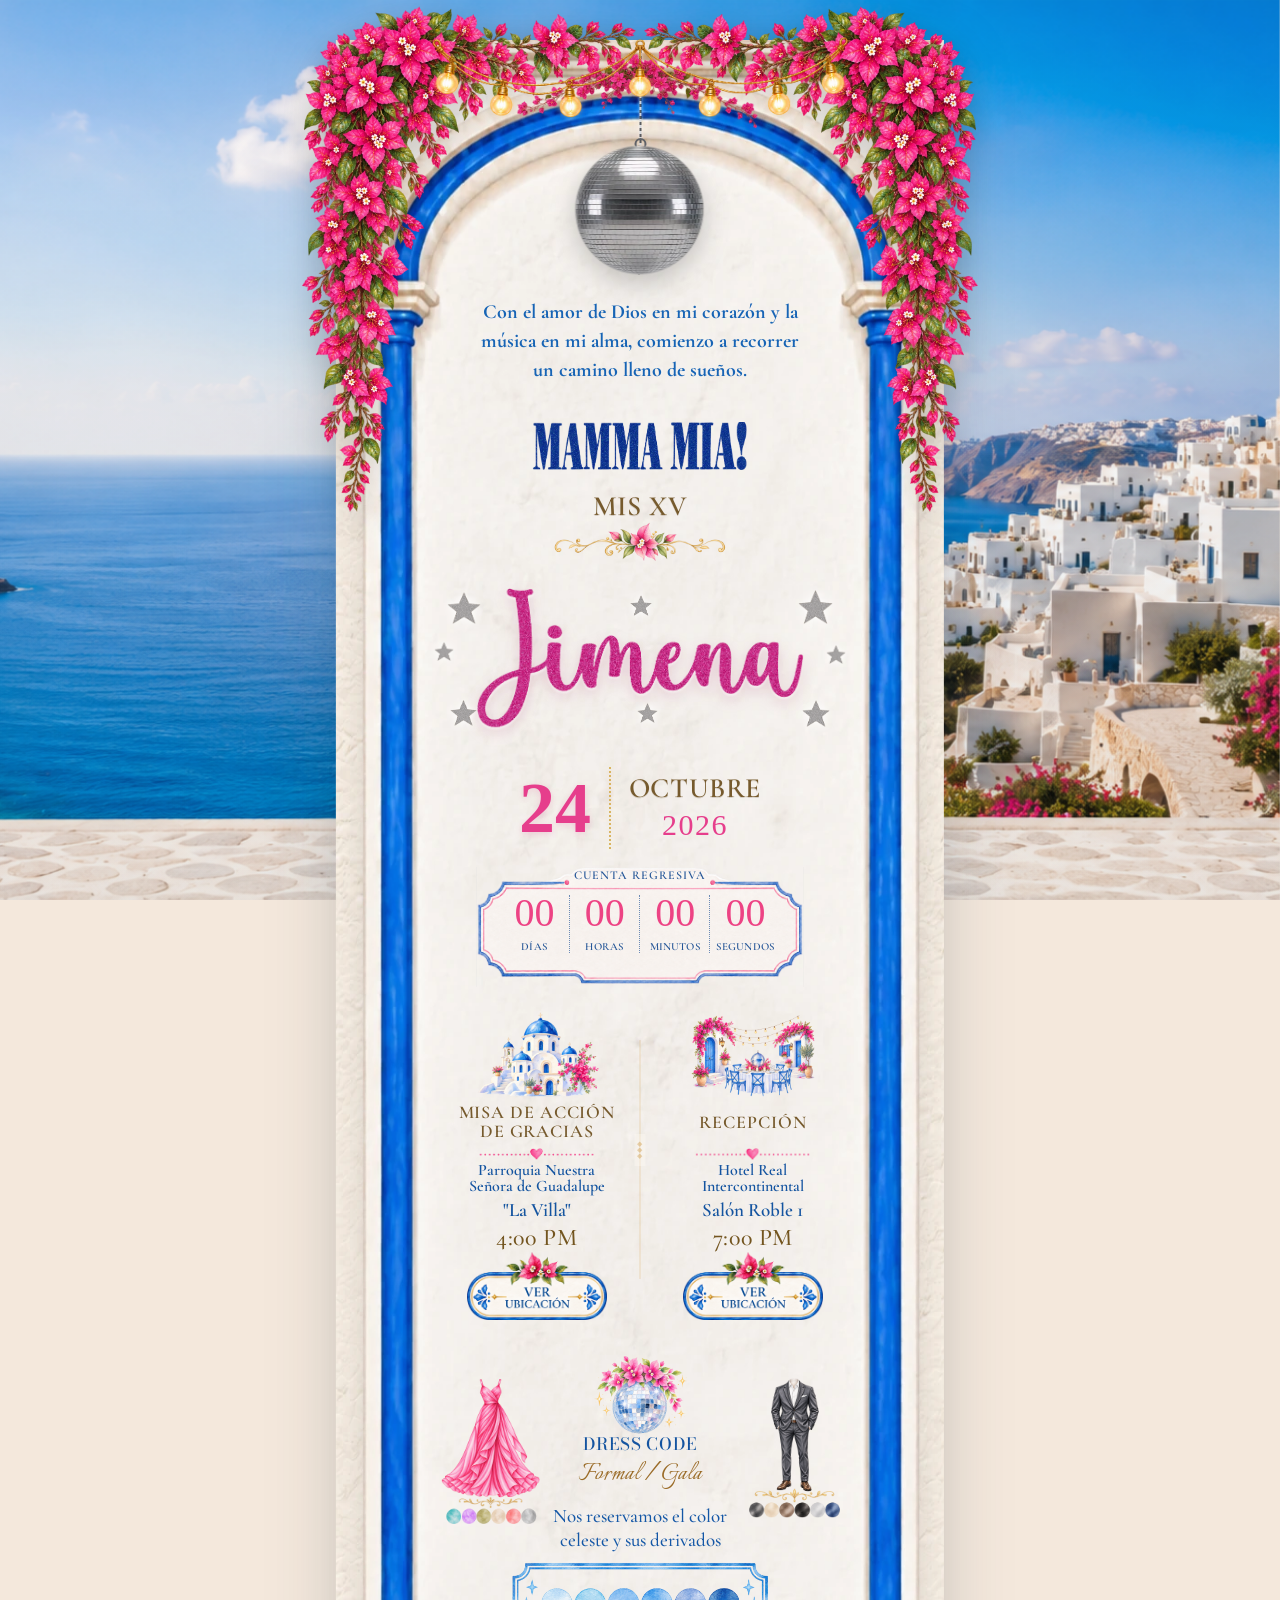
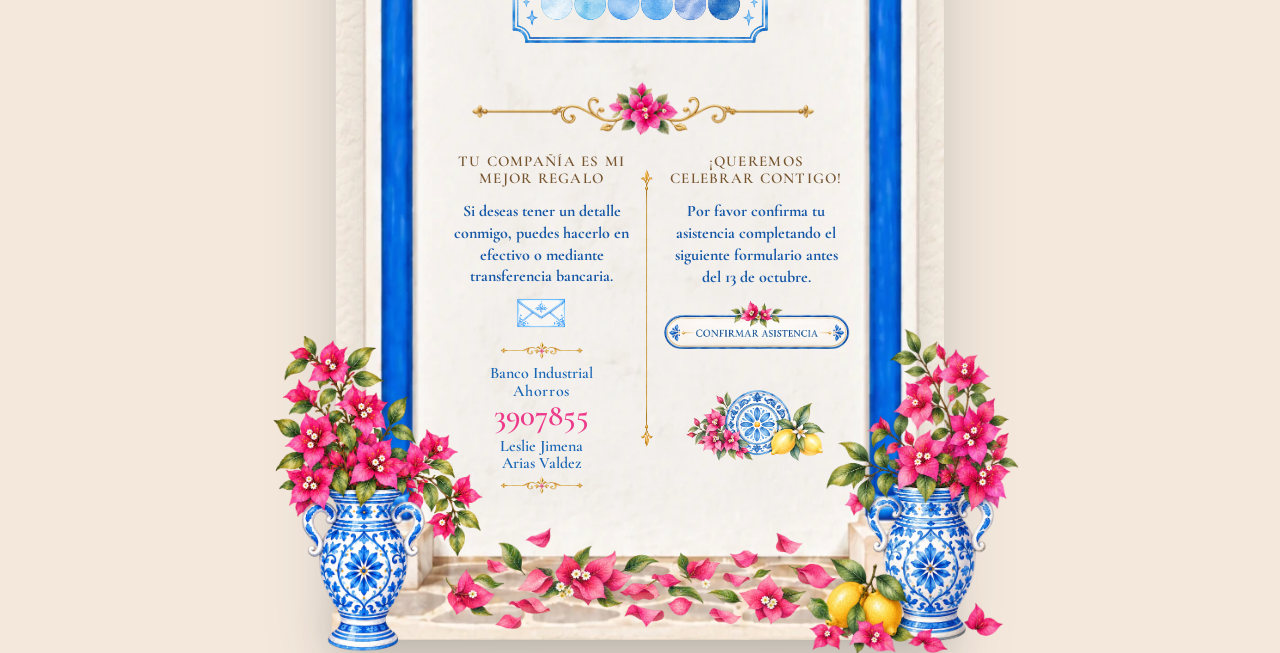
==== invitacion.html @ 1b68684b "Add files via upload" ====
<!DOCTYPE html>
<html lang="es">

<head>

    <meta charset="UTF-8">

    <meta
        name="viewport"
        content="width=device-width, initial-scale=1.0, viewport-fit=cover">

    <title>XV Años Jimena</title>

    <!-- CSS -->
    <link
        rel="stylesheet"
        href="css/invitacion.css?v=1">

    <!-- GOOGLE FONTS -->
    <link rel="preconnect" href="https://fonts.googleapis.com">

    <link
        rel="preconnect"
        href="https://fonts.gstatic.com"
        crossorigin>

    <link
        href="https://fonts.googleapis.com/css2?family=Cinzel+Decorative:wght@400;700&display=swap"
        rel="stylesheet">

    <link
        href="https://fonts.googleapis.com/css2?family=Parisienne&display=swap"
        rel="stylesheet">

    <link
        href="https://fonts.googleapis.com/css2?family=Lora:ital,wght@0,400;0,500;1,400&family=Marcellus&family=Parisienne&display=swap"
        rel="stylesheet">

    <link
        href="https://fonts.googleapis.com/css2?family=Cormorant+Garamond:wght@500;600&display=swap"
        rel="stylesheet">

    <link
        href="https://fonts.googleapis.com/css2?family=Yuji+Syuku&display=swap"
        rel="stylesheet">

    <link
        href="https://fonts.googleapis.com/css2?family=Montserrat:wght@300;400;500&display=swap"
        rel="stylesheet">

    <link
        href="https://fonts.googleapis.com/css2?family=Nunito:wght@300;400;500&display=swap"
        rel="stylesheet">

    <link
        href="https://fonts.googleapis.com/css2?family=Bodoni+Moda:opsz,wght@6..96,400&display=swap"
        rel="stylesheet">

    <link
        href="https://fonts.googleapis.com/css2?family=Allura&display=swap"
        rel="stylesheet">

    <link
        href="https://fonts.googleapis.com/css2?family=Italianno&display=swap"
        rel="stylesheet">

</head>


<body class="cargando-invitacion">


    <!-- =====================================
         TRANSICIÓN DE ENTRADA
    ====================================== -->

    <div
        class="transicion-entrada"
        aria-hidden="true">
    </div>


    <!-- =====================================
         FONDO SANTORINI
    ====================================== -->

    <img
        src="assets/img/fondo-invitacion4.webp"
        class="fondo-santorini"
        alt="Paisaje de Santorini">


    <!-- VELO DEL FONDO -->

    <div
        class="velo-fondo"
        aria-hidden="true">
    </div>


    <!-- =====================================
         CONTENEDOR PRINCIPAL
    ====================================== -->

    <main class="pagina-invitacion">


        <!-- =====================================
             PARED
        ====================================== -->

        <img
            src="assets/img/pared_invitacion4_web.webp"
            class="pared-invitacion"
            alt="">


        <!-- =====================================
             MARCO
        ====================================== -->

        <img
            src="assets/img/marco_puerta13.webp"
            class="marco-invitacion"
            alt="">


        <!-- =====================================
             FOCOS SUPERIORES
        ====================================== -->

        <img
            src="assets/img/focos.webp"
            class="focos-superiores"
            alt=""
            aria-hidden="true">


        <!-- =====================================
             FLORES SOBRE LA BOLA DISCO
        ====================================== -->

        <img
            src="assets/img/flores_bola.webp"
            class="flores-bola-disco"
            alt="">


        <!-- =====================================
             BOLA DISCO
        ====================================== -->

        <div
            class="bola-disco-contenedor"
            aria-hidden="true">

            <div class="cadena-disco"></div>


            <!-- =====================================
                 BOLA DISCO — COMPUTADORA
            ====================================== -->

            <video
                class="bola-disco bola-disco-web"
                autoplay
                muted
                loop
                playsinline
                preload="auto">

                <source
                    src="assets/img/bola_disco_sin_fondo.webm"
                    type="video/webm">

            </video>


            <!-- =====================================
                 BOLA DISCO — TELÉFONO
            ====================================== -->

            <img
                src="assets/img/bola_disco_movil_transparente.webp"
                class="bola-disco bola-disco-movil"
                alt=""
                aria-hidden="true">


            <!-- DESTELLOS -->

            <span class="destello destello-1"></span>
            <span class="destello destello-2"></span>
            <span class="destello destello-3"></span>
            <span class="destello destello-4"></span>
            <span class="destello destello-5"></span>
            <span class="destello destello-6"></span>

        </div>


        <!-- =====================================
             ESCENA
        ====================================== -->

        <article class="escena-invitacion">


            <!-- FLORES IZQUIERDAS -->

            <img
                src="assets/img/flores_marco_izquierdas2_web.webp"
                class="flores-superiores-izquierda"
                alt="">


            <!-- FLORES DERECHAS -->

            <img
                src="assets/img/flores_marco_izquierdas2_web.webp"
                class="flores-superiores-derecha"
                alt="">


            <!-- =====================================
                 CONTENIDO
            ====================================== -->

            <section class="contenido-invitacion">


                <!-- =================================
                     PORTADA
                ================================== -->

                <header class="portada-invitacion">


                    <!-- FRASE -->

                    <p class="frase-portada">
                        Con el amor de Dios en mi corazón
                        y la música en mi alma,
                        comienzo a recorrer un camino lleno de sueños.
                    </p>


                    <!-- =================================
                         MAMMA MIA
                    ================================== -->

                    <div class="mamma-mia-portada">

                        <img
                            src="assets/img/mamma_mia2.png"
                            alt="Mamma Mia">

                    </div>


                    <!-- =================================
                         MIS XV
                    ================================== -->

                    <p class="subtitulo-xv">
                        Mis XV
                    </p>


                    <!-- ORNAMENTO MIS XV -->

                    <img
                        src="assets/img/Ornamento12.webp"
                        class="ornamento-misxv"
                        alt="">


                    <!-- =====================================================
                         NOMBRE JIMENA + ESTRELLAS + DESTELLOS
                    ===================================================== -->

                    <div
                        class="nombre-jimena-contenedor"
                        aria-label="Jimena">


                        <!-- NOMBRE -->

                        <img
                            src="assets/img/Nombre.png"
                            class="nombre-jimena-imagen"
                            alt="Jimena">


                        <!-- ESTRELLAS PLATEADAS -->

                        <img
                            src="assets/img/estrella2.png"
                            class="estrella-jimena estrella-1"
                            alt=""
                            aria-hidden="true">

                        <img
                            src="assets/img/estrella2.png"
                            class="estrella-jimena estrella-2"
                            alt=""
                            aria-hidden="true">

                        <img
                            src="assets/img/estrella2.png"
                            class="estrella-jimena estrella-3"
                            alt=""
                            aria-hidden="true">

                        <img
                            src="assets/img/estrella2.png"
                            class="estrella-jimena estrella-4"
                            alt=""
                            aria-hidden="true">

                        <img
                            src="assets/img/estrella2.png"
                            class="estrella-jimena estrella-5"
                            alt=""
                            aria-hidden="true">

                        <img
                            src="assets/img/estrella2.png"
                            class="estrella-jimena estrella-6"
                            alt=""
                            aria-hidden="true">

                        <img
                            src="assets/img/estrella2.png"
                            class="estrella-jimena estrella-7"
                            alt=""
                            aria-hidden="true">

                        <img
                            src="assets/img/estrella2.png"
                            class="estrella-jimena estrella-8"
                            alt=""
                            aria-hidden="true">


                        <!-- DESTELLOS BLANCOS -->

                        <span class="chispa-jimena chispa-1" aria-hidden="true"></span>
                        <span class="chispa-jimena chispa-2" aria-hidden="true"></span>
                        <span class="chispa-jimena chispa-3" aria-hidden="true"></span>
                        <span class="chispa-jimena chispa-4" aria-hidden="true"></span>
                        <span class="chispa-jimena chispa-5" aria-hidden="true"></span>
                        <span class="chispa-jimena chispa-6" aria-hidden="true"></span>

                    </div>


                    <!-- =================================
                         FECHA
                    ================================== -->

                    <div class="fecha-evento">

                        <div class="fecha-contenedor">

                            <div class="fecha-dia">
                                24
                            </div>

                            <div class="fecha-linea"></div>

                            <div class="fecha-texto">

                                <div class="subtitulo-xv">
                                    OCTUBRE
                                </div>

                                <div class="fecha-anio">
                                    2026
                                </div>

                            </div>

                        </div>

                    </div>


                    <!-- =================================
                         CUENTA REGRESIVA
                    ================================== -->

                    <section
                        class="cuenta-regresiva"
                        aria-label="Cuenta regresiva para los XV años">

                        <img
                            src="assets/img/marco_cuenta.png"
                            class="marco-cuenta"
                            alt="">

                        <div class="contenido-cuenta">

                            <p class="titulo-cuenta">
                                CUENTA REGRESIVA
                            </p>

                            <div class="contador">

                                <div class="unidad-contador">

                                    <span
                                        class="numero-contador"
                                        id="dias">
                                        00
                                    </span>

                                    <span class="etiqueta-contador">
                                        DÍAS
                                    </span>

                                </div>


                                <div class="unidad-contador">

                                    <span
                                        class="numero-contador"
                                        id="horas">
                                        00
                                    </span>

                                    <span class="etiqueta-contador">
                                        HORAS
                                    </span>

                                </div>


                                <div class="unidad-contador">

                                    <span
                                        class="numero-contador"
                                        id="minutos">
                                        00
                                    </span>

                                    <span class="etiqueta-contador">
                                        MINUTOS
                                    </span>

                                </div>


                                <div class="unidad-contador">

                                    <span
                                        class="numero-contador"
                                        id="segundos">
                                        00
                                    </span>

                                    <span class="etiqueta-contador">
                                        SEGUNDOS
                                    </span>

                                </div>

                            </div>

                        </div>

                        <img
                            src="assets/img/Ornamento2(1).png"
                            class="ornamento-contador"
                            alt="">

                    </section>


                    <!-- =====================================================
                         MISA + RECEPCIÓN
                    ===================================================== -->

                    <section class="eventos-xv">


                        <!-- MISA -->

                        <div class="evento-card evento-misa">

                            <div class="evento-imagen">

                                <img
                                    src="assets/img/iglesia_2.webp"
                                    alt="Parroquia Nuestra Señora de Guadalupe"
                                    loading="lazy">

                            </div>


                            <div class="evento-info">

                                <h2 class="evento-titulo titulo-misa">

                                    <span>
                                        MISA DE ACCIÓN
                                    </span>

                                    <span>
                                        DE GRACIAS
                                    </span>

                                </h2>


                                <img
                                    src="assets/img/Ornamento5.png"
                                    class="evento-ornamento"
                                    alt=""
                                    loading="lazy">


                                <h3 class="evento-lugar">

                                    Parroquia Nuestra<br>
                                    Señora de Guadalupe

                                    <span>
                                        "La Villa"
                                    </span>

                                </h3>


                                <p class="evento-hora">
                                    4:00 PM
                                </p>


                                <a
                                    href="https://ul.waze.com/ul?venue_id=176619666.1766196659.408411&overview=yes&utm_campaign=default&utm_source=waze_website&utm_medium=lm_share_location"
                                    target="_blank"
                                    rel="noopener noreferrer"
                                    class="boton-ubicacion-imagen"
                                    aria-label="Ver ubicación de la misa">

                                    <img
                                        src="assets/img/bot_ubicacion.png"
                                        class="imagen-boton-ubicacion"
                                        alt="Ver ubicación">

                                </a>

                            </div>

                        </div>


                        <!-- RECEPCIÓN -->

                        <div class="evento-card evento-recepcion">

                            <div class="evento-imagen">

                                <img
                                    src="assets/img/recepcion.webp"
                                    alt="Recepción">

                            </div>


                            <div class="evento-info">

                                <h2 class="evento-titulo">
                                    RECEPCIÓN
                                </h2>


                                <img
                                    src="assets/img/ornamento_corazon.webp"
                                    class="evento-ornamento"
                                    alt="">


                                <h3 class="evento-lugar">

                                    Hotel Real<br>
                                    Intercontinental

                                    <span>
                                        Salón Roble 1
                                    </span>

                                </h3>


                                <p class="evento-hora">
                                    7:00 PM
                                </p>


                                <a
                                    href="https://ul.waze.com/ul?venue_id=176619666.1766131124.504580&overview=yes&utm_campaign=default&utm_source=waze_website&utm_medium=lm_share_location"
                                    target="_blank"
                                    rel="noopener noreferrer"
                                    class="boton-ubicacion-imagen"
                                    aria-label="Ver ubicación de la recepción">

                                    <img
                                        src="assets/img/bot_ubicacion.png"
                                        class="imagen-boton-ubicacion"
                                        alt="Ver ubicación">

                                </a>

                            </div>

                        </div>

                    </section>


                    <!-- =====================================================
                         DRESS CODE
                    ===================================================== -->

                    <section class="dress-code-xv">

                        <div class="dress-contenido">


                            <!-- VESTIDO -->

                            <div class="dress-hombre">

                                <img
                                    src="assets/img/vestido4.png"
                                    alt="Vestido formal"
                                    loading="lazy">

                            </div>


                            <!-- CENTRO -->

                            <div class="dress-centro">

                                <img
                                    src="assets/img/bola_save.png"
                                    alt=""
                                    class="dress-bola-central"
                                    loading="lazy">

                                <h2 class="dress-titulo">
                                    DRESS CODE
                                </h2>

                                <div class="dress-formal">
                                    Formal / Gala
                                </div>

                                <p class="dress-reserva-texto">
                                    Nos reservamos el color<br>
                                    celeste y sus derivados
                                </p>

                            </div>


                            <!-- TRAJE -->

                            <div class="dress-mujer">

                                <img
                                    src="assets/img/traje4.png"
                                    alt="Traje formal"
                                    loading="lazy">


                            </div>

                        </div>


                        <!-- COLORES RESERVADOS -->

                        <div class="dress-frame-reservado">

                            <img
                                src="assets/img/Reservado2.png"
                                alt="Color celeste reservado"
                                loading="lazy">

                        </div>

                    </section>


                    <!-- =====================================================
                         REGALO + CONFIRMACIÓN
                    ===================================================== -->

                    <section class="regalo-confirmacion-xv">


                        <!-- ORNAMENTO SUPERIOR -->

                        <div class="ornamento-regalo-superior">

                            <img
                                src="assets/img/Ornamento11.png"
                                alt=""
                                loading="lazy">

                        </div>


                        <!-- CONTENIDO EN DOS COLUMNAS -->

                        <div class="regalo-confirmacion-contenido">


                            <!-- =================================
                                 REGALO
                            ================================== -->

                            <div class="regalo-xv">

                                <h2 class="regalo-titulo">
                                    TU COMPAÑÍA ES MI MEJOR REGALO
                                </h2>


                                <p class="regalo-texto">
                                    Si deseas tener un detalle conmigo,
                                    puedes hacerlo en efectivo o mediante
                                    transferencia bancaria.
                                </p>


                                <img
                                    src="assets/img/sobre.png"
                                    class="sobre-regalo"
                                    alt=""
                                    aria-hidden="true">


                                <!-- DATOS BANCARIOS -->

                                <div class="datos-bancarios">

                                    <img
                                        src="assets/img/Ornamento8.png"
                                        class="ornamento-cuenta-banco ornamento-cuenta-superior"
                                        alt=""
                                        aria-hidden="true">

                                    <p class="banco">
                                        Banco Industrial
                                    </p>

                                    <p class="tipo-cuenta">
                                        Ahorros
                                    </p>

                                    <p class="numero-cuenta">
                                        3907855
                                    </p>

                                    <p class="nombre-cuenta">
                                        Leslie Jimena<br>
                                        Arias Valdez
                                    </p>

                                    <img
                                        src="assets/img/Ornamento8.png"
                                        class="ornamento-cuenta-banco ornamento-cuenta-inferior"
                                        alt=""
                                        aria-hidden="true">

                                </div>

                            </div>


                            <!-- =================================
                                 SEPARADOR FLORAL ENTRE REGALO Y CONFIRMACIÓN
                            ================================== -->

                            <div class="separador-confirmacion-contenedor" aria-hidden="true">

                                <img
                                    src="assets/img/ornamento13.png"
                                    class="separador-confirmacion"
                                    alt="">

                            </div>


                            <!-- =================================
                                 CONFIRMACIÓN
                            ================================== -->

                            <div class="confirmacion-xv">

                                <h2 class="regalo-titulo">
                                    ¡QUEREMOS CELEBRAR CONTIGO!
                                </h2>


                                <p class="regalo-texto">
                                    Por favor confirma tu asistencia
                                    completando el siguiente formulario
                                    antes del 13 de octubre.
                                </p>


                                <a
                                    href="https://docs.google.com/forms/d/e/1FAIpQLScyGAQQ9CGseZ0eW-rV2-S-Hzh5Dd9zQKTLt4BXy4Dt4CaMrg/viewform?usp=publish-editor"
                                    target="_blank"
                                    rel="noopener noreferrer"
                                    class="boton-confirmacion-imagen"
                                    aria-label="Confirmar asistencia">

                                    <img
                                        src="assets/img/bot_confirmacion.png"
                                        class="imagen-boton-confirmacion"
                                        alt="Confirmar asistencia">

                                </a>


                                <!-- ORNAMENTO CONFIRMACIÓN -->

                                <img
                                    src="assets/img/ornamento10.png"
                                    alt="Ornamento Santorini"
                                    class="ornamento-confirmacion">

                            </div>


                            <!-- =================================
                                 SEPARADOR CENTRAL
                            ================================== -->

                            <div
                                class="separador-regalo"
                                aria-hidden="true">

                                <img
                                    src="assets/img/Ornamento9.png"
                                    class="separador-regalo-imagen"
                                    alt="">

                            </div>

                        </div>


                        <!-- FLORERO IZQUIERDO -->

                        <img
                            src="assets/img/florero5.webp"
                            class="florero-inferior-izquierdo"
                            alt=""
                            aria-hidden="true">


                        <!-- FLORERO DERECHO -->

                        <img
                            src="assets/img/florero3.webp"
                            class="florero-inferior-derecho"
                            alt=""
                            aria-hidden="true">

                    </section>

                </header>

            </section>

        </article>


        <!-- =====================================
             PÉTALOS INFERIORES
        ====================================== -->

        <img
            src="assets/img/petalos.webp"
            class="petalos-inferiores"
            alt=""
            aria-hidden="true">

    </main>


    <!-- =====================================
         MÚSICA
    ====================================== -->

    <audio
        id="musicaInvitacion"
        preload="none"
        loop>

        <source
            src="assets/audio/ABBA - Mamma Mia.mp3"
            type="audio/mpeg">

    </audio>


    <!-- =====================================
         JAVASCRIPT
    ====================================== -->

    <script
        src="js/invitacion.js?v=33">
    </script>


</body>
</html>
---- css/invitacion.css ----
/* =========================================================
   INVITACIÓN XV JIMENA — CSS REORGANIZADO
   =========================================================
   IMPORTANTE:
   - Se conserva el orden de la cascada para no alterar el diseño actual.
   - Los ajustes finales existentes siguen teniendo prioridad.
   - Al final se agrega compatibilidad con el HTML reorganizado:
     título de Misa en 2 líneas y Dress Code.
   ========================================================= */

/* ==========================================
   FUENTE SUNSHINE FESTIVAL
========================================== */

@font-face{
    font-family: "Sunshine Festival";
    src: url("../assets/fonts/Sunshine Festival.otf") format("opentype");
    font-weight: normal;
    font-style: normal;
}

@font-face {
    font-family: 'Madina';
    src: url('../assets/fonts/Madina.otf') format('opentype');
    font-weight: normal;
    font-style: normal;
    font-display: swap;
}

/* ==========================================
   1. RESET
========================================== */


*{
    margin:0;
    padding:0;
    box-sizing:border-box;
}

html{
    width:100%;
    min-height:100%;

    scroll-behavior:smooth;
}

body{
    width:100%;
    min-height:100%;

    overflow-x:hidden;

    background:#f4e8dc;

    font-family:
        Arial,
        Helvetica,
        sans-serif;
}


/* ==========================================
   2. VARIABLES
========================================== */

:root{
    --color-crema:#f4e8dc;
    --color-azul:#0d5b96;
    --color-rosa:#e85b98;

    --ancho-escena:min(92vw, 720px);
    --separacion-superior:40px;

    --curva-suave:
        cubic-bezier(.16,.84,.28,1);
}


/* ==========================================
   3. FONDO DE SANTORINI
========================================== */

.fondo-santorini{
    position:fixed;
    inset:0;

    display:block;

    width:100%;
    height:100vh;
    height:100dvh;

    object-fit:cover;
    object-position:center center;

    z-index:0;

    pointer-events:none;
    user-select:none;
}


/* ==========================================
   4. VELO SOBRE EL PAISAJE
========================================== */

.velo-fondo{
    position:fixed;
    inset:0;

    width:100%;
    height:100%;

    background:
        linear-gradient(
            to bottom,
            rgba(255,255,255,.02),
            rgba(20,72,110,.08)
        );

    opacity:0;

    z-index:1;

    pointer-events:none;

    transition:
        opacity 1s ease;
}


/* ==========================================
   5. CAPA DE TRANSICIÓN
========================================== */

.transicion-entrada{
    position:fixed;
    inset:0;

    width:100%;
    height:100%;

    background:var(--color-crema);

    opacity:1;

    z-index:9999;

    pointer-events:none;

    transition:
        opacity .7s ease;
}


/* ==========================================
   6. ESTADO DE CARGA
========================================== */

body.cargando-invitacion{
    overflow:hidden;
}


/* ==========================================
   7. PÁGINA PRINCIPAL
========================================== */

.pagina-invitacion{
    position:relative;

    width:100%;
    min-height:100vh;

    display:flex;
    justify-content:center;
    align-items:flex-start;

    padding:
        var(--separacion-superior)
        20px
        80px;

    opacity:0;

    transform:
        translateY(10px)
        scale(.99);

    z-index:10;

    transition:
        opacity .8s ease,
        transform 1s var(--curva-suave);
}


/* ==========================================
   8. MURO
========================================== */

.pared-invitacion{
    position:absolute;
    left:50%;
    top:calc(var(--separacion-superior) - 8px);
    display:block;
    width:calc(var(--ancho-escena) * 1.02);
    height:2000px;
    opacity:0;
    object-fit:fill;

    transform:
        translateX(-50%)
        translateY(14px)
        scale(.985);

    transform-origin:center top;

    z-index:10;

    pointer-events:none;
    user-select:none;

    filter:
        drop-shadow(
            0 22px 34px rgba(25,48,66,.18)
        );

    transition:
        opacity 1.15s ease,
        transform 1.35s var(--curva-suave);
}


/* ==========================================
   9. MARCO
========================================== */

.marco-invitacion{
    position:absolute;
    left:50%;
    top:calc(var(--separacion-superior) + 10px);

    display:block;

    /* MARCO UN POCO MÁS PEQUEÑO */
    width:calc(var(--ancho-escena) * 1.1);

    /* conserva la proporción original */
    height: 2000px;

    opacity:0;

    transform:
        translateX(-50%)
        translateY(18px)
        scale(.97);

    transform-origin:center top;

    z-index:20;

    pointer-events:none;
    user-select:none;

    filter:
        drop-shadow(
            0 14px 20px rgba(50,44,38,.16)
        );

    transition:
        opacity 1.1s ease,
        transform 1.4s var(--curva-suave);
}


/* ==========================================
   10. ESCENA DE LA INVITACIÓN
========================================== */

.escena-invitacion{
    position:relative;

    width:var(--ancho-escena);

    aspect-ratio:853 / 1844;

    flex:0 0 auto;

    z-index:30;
}


/* ==========================================
   11. FLORES SUPERIORES
========================================== */

.flores-superiores-izquierda,
.flores-superiores-derecha{
    position:absolute;
    top:-4%;
    display:block;
    width:70%;
    height:auto;
    opacity:0;
    z-index:50;
    pointer-events:none;
    user-select:none;

    filter:
        drop-shadow(
            0 10px 15px rgba(0,0,0,.17)
        );

    transition:
        opacity 1.2s ease,
        transform 1.5s var(--curva-suave);
}


/* La imagen original cae hacia la derecha.
   Para el lado izquierdo se invierte. */

.flores-superiores-izquierda{
    left:-8%;

    transform:
        translateY(-24px)
        scaleX(-1)
        scale(.94);

    transform-origin:center top;
}


/* Derecha en orientación original */

.flores-superiores-derecha{
    right:-8%;

    transform:
        translateY(-24px)
        scale(.94);

    transform-origin:center top;
}


/* ==========================================
   12. CONTENIDO
========================================== */

.contenido-invitacion{
    position:absolute;
    inset:0;

    width:100%;
    height:100%;

    padding:
        120px
        70px
        130px;

    z-index:60;
}


/* ==========================================
   13. BOLA DISCO
========================================== */

.bola-disco-contenedor{
    margin-top:-23px;
    position:absolute;

    left:50%;
    top:
        calc(
            var(--separacion-superior) + 10px
        );

    width:
        clamp(
            95px,
            13vw,
            155px
        );

    display:flex;
    flex-direction:column;
    align-items:center;

    opacity:0;

    transform:
        translateX(-50%)
        translateY(-22px)
        scale(.9);

    transform-origin:center top;

    z-index:35;

    pointer-events:none;

    transition:
        opacity 1s ease,
        transform 1.3s var(--curva-suave);
}


/* ==========================================
   14. CADENA
========================================== */

.cadena-disco{
    position:relative;

    width:2px;

    /* Antes: 72px */
    height:96px;
    flex:0 0 90px;

    margin-bottom:-4px;

    background:
        repeating-linear-gradient(
            to bottom,
            rgba(82,85,91,.95) 0,
            rgba(82,85,91,.95) 3px,
            rgba(215,218,224,.95) 3px,
            rgba(215,218,224,.95) 6px
        );

    box-shadow:
        0 0 3px rgba(255,255,255,.65);
}

.cadena-disco::after{
    content:"";

    position:absolute;

    left:50%;
    bottom:-5px;

    width:8px;
    height:8px;

    border:
        2px solid rgba(92,95,102,.95);

    border-radius:50%;

    transform:
        translateX(-50%);
}


/* ==========================================
   15. IMAGEN DE LA BOLA
========================================== */

.bola-disco{
    display:block;

    width:100%;
    height:auto;

    object-fit:contain;

    transform:none;

    filter:
        drop-shadow(
            0 9px 13px rgba(0,0,0,.24)
        )
        drop-shadow(
            0 0 10px rgba(255,255,255,.38)
        );

    animation:
        brilloBolaDisco
        2.8s
        ease-in-out
        infinite;
}


/* ==========================================
   16. DESTELLOS
========================================== */

.destello{
    position:absolute;

    width:20px;
    height:20px;

    opacity:0;

    transform:
        translate(-50%, -50%)
        scale(.35);

    animation:
        destellar
        2.8s
        ease-in-out
        infinite;
}

.destello::before,
.destello::after{
    content:"";

    position:absolute;

    left:50%;
    top:50%;

    background:
        rgba(255,255,255,.98);

    border-radius:999px;

    box-shadow:
        0 0 7px rgba(255,255,255,.95),
        0 0 14px rgba(255,244,195,.85),
        0 0 22px rgba(255,255,255,.55);
}

.destello::before{
    width:2px;
    height:20px;

    transform:
        translate(-50%, -50%);
}

.destello::after{
    width:20px;
    height:2px;

    transform:
        translate(-50%, -50%);
}


/* Posición de destellos */

.destello-1{
    left:8%;
    top:60%;

    animation-delay:0s;
}

.destello-2{
    left:90%;
    top:58%;

    animation-delay:.45s;
}

.destello-3{
    left:22%;
    top:82%;

    animation-delay:.9s;
}

.destello-4{
    left:78%;
    top:84%;

    animation-delay:1.35s;
}

.destello-5{
    left:48%;
    top:52%;

    animation-delay:1.8s;
}

.destello-6{
    left:58%;
    top:92%;

    animation-delay:2.2s;
}


/* ==========================================
   17. ESTADOS VISIBLES
========================================== */

body.invitacion-visible .pagina-invitacion{
    opacity:1;

    transform:
        translateY(0)
        scale(1);
}

body.invitacion-visible .velo-fondo{
    opacity:1;
}

body.invitacion-visible .transicion-entrada{
    opacity:0;
}


/* Muro */

body.pared-visible .pared-invitacion{
    opacity:1;

    transform:
        translateX(-50%)
        translateY(0)
        scale(1);
}


/* Flores */

body.pared-visible
.flores-superiores-izquierda{
    opacity:1;

    transform:
        translateY(0)
        scaleX(-1)
        scale(1);
}

body.pared-visible
.flores-superiores-derecha{
    opacity:1;

    transform:
        translateY(0)
        scale(1);
}


/* Marco */

body.marco-visible .marco-invitacion{
    opacity:1;

    transform:
        translateX(-50%)
        translateY(0)
        scale(1);
}


/* Bola disco */

    body.bola-visible
    .bola-disco-contenedor{
        opacity:1;

        transform:
            translateX(-50%)
            translateY(0)
            scale(1);
    }


/* ==========================================
   18. ESTADO FINAL
========================================== */

body.invitacion-lista{
    overflow:auto;
}

body.invitacion-lista
.transicion-entrada{
    display:none;
}


/* ==========================================
   19. BRILLO DE LA BOLA
========================================== */

@keyframes brilloBolaDisco{

    0%,
    100%{
        filter:
            drop-shadow(
                0 9px 13px rgba(0,0,0,.24)
            )
            drop-shadow(
                0 0 7px rgba(255,255,255,.25)
            );
    }

    50%{
        filter:
            drop-shadow(
                0 9px 13px rgba(0,0,0,.24)
            )
            drop-shadow(
                0 0 20px rgba(255,255,255,.78)
            );
    }
}


/* ==========================================
   20. DESTELLOS ANIMADOS
========================================== */

@keyframes destellar{

    0%,
    72%,
    100%{
        opacity:0;

        transform:
            translate(-50%, -50%)
            scale(.25)
            rotate(0deg);
    }

    79%{
        opacity:1;

        transform:
            translate(-50%, -50%)
            scale(1.1)
            rotate(45deg);
    }

    88%{
        opacity:.25;

        transform:
            translate(-50%, -50%)
            scale(.65)
            rotate(90deg);
    }
}


/* ==========================================
   21. COMPUTADORAS
========================================== */

@media(min-width:769px){

    :root{
        --ancho-escena:
            min(44vw, 760px);

        --separacion-superior:
            48px;
    }

    .pagina-invitacion{
        padding:
            var(--separacion-superior)
            20px
            90px;
    }

    .bola-disco-contenedor{
        top:
            calc(
                var(--separacion-superior)
                + 4px
            );
    }

    .cadena-disco{
        height:76px;
        flex-basis:76px;
    }

    .flores-superiores-izquierda,
    .flores-superiores-derecha{
        top:-3%;
        width:62%;
    }

    .flores-superiores-izquierda{
        left:-4%;
    }

    .flores-superiores-derecha{
        right:-4%;
    }
}


/* ==========================================
   22. TELÉFONOS
========================================== */

@media(max-width:768px){

    :root{
        --ancho-escena:96vw;
        --separacion-superior:20px;
    }

    .fondo-santorini{
        object-position:61% center;
    }

    .pagina-invitacion{
        padding:
            var(--separacion-superior)
            4px
            45px;
    }

    .contenido-invitacion{
        padding:
            78px
            38px
            95px;
    }

    .bola-disco-contenedor{
        top:
            calc(
                var(--separacion-superior)
                + 4px
            );

        width:
            clamp(
                82px,
                23vw,
                118px
            );
    }

    .cadena-disco{
        height:58px;
        flex-basis:58px;
    }

    .flores-superiores-izquierda,
    .flores-superiores-derecha{
        top:-4%;
        width:60%;
    }

    .flores-superiores-izquierda{
        left:-5%;
    }

    .flores-superiores-derecha{
        right:-5%;
    }

.marco-invitacion{
    top:calc(var(--separacion-superior) - 14px);
}
}


/* ==========================================
   23. TELÉFONOS PEQUEÑOS
========================================== */

@media(max-width:390px){

    :root{
        --ancho-escena:98vw;
        --separacion-superior:18px;
    }

    .pagina-invitacion{
        padding-left:2px;
        padding-right:2px;
    }

    .contenido-invitacion{
        padding:
            64px
            28px
            82px;
    }

    .bola-disco-contenedor{
        width:
            clamp(
                76px,
                24vw,
                105px
            );
    }

    .cadena-disco{
        height:52px;
        flex-basis:52px;
    }

    .flores-superiores-izquierda,
    .flores-superiores-derecha{
        top:0%;
        width:65%;
    }

    .flores-superiores-izquierda{
        left:-12%;
    }

    .flores-superiores-derecha{
        right:-12%;
    }
}


/* ==========================================
   24. MOVIMIENTO REDUCIDO
========================================== */

@media(prefers-reduced-motion:reduce){

    html{
        scroll-behavior:auto;
    }

    *,
    *::before,
    *::after{
        transition:none !important;
        animation:none !important;
    }

    .pagina-invitacion,
    .pared-invitacion,
    .marco-invitacion,
    .bola-disco-contenedor,
    .flores-superiores-izquierda,
    .flores-superiores-derecha,
    .velo-fondo{
        opacity:1;
    }

    .pagina-invitacion{
        transform:none;
    }

    .pared-invitacion,
    .marco-invitacion{
        transform:
            translateX(-50%);
    }

    .bola-disco-contenedor{
        transform:
            translateX(-50%);
    }

    .flores-superiores-izquierda{
        transform:
            scaleX(-1);
    }

    .flores-superiores-derecha{
        transform:none;
    }

    .transicion-entrada{
        display:none;
    }
}

/* ==========================================
   AJUSTE FINAL DE FLORES
   Debe ir al final del archivo
========================================== */

/* Computadoras */

.flores-superiores-izquierda{
    left:0% !important;
}

.flores-superiores-derecha{
    right:0% !important;
}


/* Teléfonos */

@media(max-width:768px){

    .flores-superiores-izquierda{
        left:2% !important;
    }

    .flores-superiores-derecha{
        right:2% !important;
    }
}


/* Teléfonos pequeños */

@media(max-width:390px){

    .flores-superiores-izquierda{

        left:1% !important;
    }

    .flores-superiores-derecha{
        right:1% !important;
    }
}
/* ==========================================
   POSICIÓN FINAL DE FLORES EN TELÉFONO
========================================== */

@media(max-width:768px){

    .flores-superiores-izquierda,
    .flores-superiores-derecha{
        top:-2% !important;
        width:60% !important;
    }

    .flores-superiores-izquierda{
        left:-1% !important;
    }

    .flores-superiores-derecha{
        right:-1% !important;
    }
}


/* Teléfonos pequeños */

@media(max-width:390px){

    .flores-superiores-izquierda,
    .flores-superiores-derecha{
        top:2% !important;
        width:62% !important;
    }

    .flores-superiores-izquierda{
        left:-2% !important;
    }

    .flores-superiores-derecha{
        right:-2% !important;
    }
}

/* ==========================================
   PORTADA PRINCIPAL
========================================== */

.portada-invitacion{
    position:relative;

    width:100%;

    display:flex;
    flex-direction:column;
    align-items:center;

    padding:
        clamp(190px, 23vw, 270px)
        8%
        80px;

    text-align:center;

    color:#8e663d;

    opacity:0;

    transform:
        translateY(18px);

    transition:
        opacity 1.2s ease,
        transform 1.4s var(--curva-suave);
}


/* Aparición de la portada */

body.bola-visible .portada-invitacion{
    opacity:1;

    transform:
        translateY(0);
}


/* ==========================================
   MIS XV
========================================== */

.subtitulo-xv{
    margin: 0;

    font-family: "Cormorant Garamond", Georgia, serif;
    font-size: 28px;
    font-weight: 600;
    line-height: 1;

    color: #765a2d;
    letter-spacing: 0.6px;
    text-transform: uppercase;

    text-shadow:
        0 0.3px 0 rgba(255, 255, 255, 0.6),
        0 0.5px 0.5px rgba(76, 48, 16, 0.18);
}


/* ==========================================
   ORNAMENTO SUPERIOR
========================================== */

.ornamento-superior{
    width:
        clamp(
            100px,
            18vw,
            165px
        );

    display:flex;
    align-items:center;
    justify-content:center;

    gap:8px;

    margin:
        8px
        0
        12px;

    color:#d99a3f;
}

.ornamento-superior span:not(.corazon){
    width:44px;
    height:1px;

    background:
        linear-gradient(
            to right,
            transparent,
            #d99a3f,
            transparent
        );
}

.ornamento-superior .corazon{
    font-size:13px;

    color:#ee7da3;
}


/*==========================================
    FECHA
==========================================*/

.fecha-evento{
    display:flex;
    justify-content:center;
    margin-top:18px;
    margin-bottom:60px;
}


.fecha-contenedor{
    display:flex;
    align-items:center;
    gap:18px;
}


/* 24 */

.fecha-dia{
    font-family:Georgia, serif;
    font-size:72px;
    font-weight:bold;
    line-height:1;
    color:#E63E8C;
    text-shadow:
        0 2px 6px rgba(230,62,140,.18);

}


/* Línea */

.fecha-linea{
    width:0;
    height:82px;
    border-left:2px dotted #D8B25C;
    opacity:.95;
    filter:
        drop-shadow(0 0 3px rgba(216,178,92,.25));

}


/* Octubre / 2026 */

.fecha-texto{
    display:flex;
    flex-direction:column;
    justify-content:center;

}


.fecha-mes{
    font-family:"Cormorant Garamond", serif;
    font-size:clamp(18px, 3vw, 35px);
    font-weight:300;
    font-style:normal;
    letter-spacing:.08em;
    color:#80613f;
    line-height:1.1;
    text-transform:uppercase;

}


.fecha-anio{
    margin-top:6px;
    font-family:Georgia, serif;
    font-size:30px;
    color:#E63E8C;
    letter-spacing:.05em;
}

.dia-evento{
    font-family:Georgia, serif;
    font-size:clamp(42px,6vw,68px);
    line-height:1;
    color:#E63E8C;
    text-shadow:
        0 1px 0 rgba(255,255,255,.75),
        0 3px 8px rgba(230,62,140,.22);
}

.mes-evento{
    margin-top:6px;
    font-family: "Cormorant Garamond", Georgia, serif;
    font-size:clamp(18px,2.4vw,28px);
    font-weight:700;
    letter-spacing:.18em;
    text-transform:uppercase;
    color:#8d6339;

    text-shadow:
        0 1px 0 rgba(255,255,255,.75),
        0 2px 4px rgba(123,83,40,.12);
}

.anio-evento{
    margin-top:5px;

    font-family:
        Georgia,
        serif;

    font-size:
        clamp(27px, 3.7vw, 42px);

    color:#e96891;
}


/* ==========================================
   ORNAMENTO DE FECHA
========================================== */

.ornamento-fecha{
    display:flex;
    align-items:center;
    justify-content:center;

    gap:6px;

    margin:
        14px
        0
        28px;

    color:#d79b41;
}

.ornamento-fecha span:first-child,
.ornamento-fecha span:last-child{
    width:
        clamp(
            40px,
            8vw,
            72px
        );

    height:1px;

    background:
        linear-gradient(
            to right,
            transparent,
            #d79b41,
            transparent
        );
}

.ornamento-fecha span:nth-child(2),
.ornamento-fecha span:nth-child(3){
    color:#ed779c;

    font-size:14px;
}

/* ==========================================
   CUENTA REGRESIVA CON MARCO
========================================== */

.cuenta-regresiva{
    position:relative;

    width:92%;
    max-width:620px;

    /* SUBIR TODA LA CUENTA REGRESIVA */
    margin:-20px auto 0;

}


/* IMAGEN DEL MARCO */

.marco-cuenta{
    display:block;

    width:100%;
    height:auto;

    position:relative;
    z-index:1;

    pointer-events:none;
    user-select:none;
}


/* CONTENIDO ENCIMA DEL MARCO */

.contenido-cuenta{
    position:absolute;
    inset:0;
    z-index:2;
    pointer-events:none;
}


/* ==========================================
   TÍTULO
========================================== */

.titulo-cuenta{
    position:absolute;
    left:50%;

    /* Zona elevada superior del marco */
    top:14%;
    transform:translateX(-50%);
    margin:0;

    font-family:"Cormorant Garamond", serif;
    font-size:clamp(10px,1.45vw,16px);
    font-weight:800;
    letter-spacing:.08em;
    line-height:1;
    color:#245597;
    text-transform:uppercase;
    white-space:nowrap;
    text-align:center;
}


/* ==========================================
   CUATRO COLUMNAS
========================================== */

.contador{
    position:absolute;
    /* Subimos todo el conjunto */
    top:36%;
    left:7%;
    right:7%;
    display:grid;
    grid-template-columns:repeat(4,1fr);
    gap:0;
}


/* CADA UNIDAD */

.unidad-contador{
    position:relative;
    min-width:0;
    display:flex;
    flex-direction:column;
    align-items:center;
    justify-content:flex-start;
    padding:0 3px;
    background:transparent;
    border:none;
    border-radius:0;
    box-shadow:none;
}


/* ==========================================
   SEPARADORES VERTICALES
========================================== */

.unidad-contador:not(:last-child)::after{
    content:"";

    position:absolute;

    right:0;
    top:2px;

    width:1px;
    height:68px;

    background:
        linear-gradient(
            to bottom,
            transparent,
            rgba(40,91,156,.55),
            transparent
        );
}


/* ==========================================
   NÚMEROS
========================================== */

.numero-contador{
    display:block;
    font-family:"Nunito", sans-serif;
    font-size:clamp(25px,4.2vw,46px);
    font-weight:500;
    line-height:.82;
    color:#ed4384;
    text-align:center;
}


/* ==========================================
   ETIQUETAS
========================================== */

.etiqueta-contador{
    display:block;
    margin-top:9px;
    font-family:"Nunito", sans-serif;
    font-size:clamp(7px,.95vw,10px);
    font-weight:600;
    line-height:1;
    letter-spacing:.015em;
    color:#245597;

    white-space:nowrap;
    text-align:center;
}


/* ==========================================
   TELÉFONOS
========================================== */

@media(max-width:768px){

    .cuenta-regresiva{
        width:96%;
        max-width:400px;
        margin-top:-20px;
    }

    .titulo-cuenta{
        top:14%;

        font-size:
            clamp(
                8px,
                2.6vw,
                11px
            );
    }

    .contador{
        top:30%;

        left:6.5%;
        right:6.5%;
    }

    .numero-contador{
        font-size:
            clamp(
                22px,
                7vw,
                33px
            );
    }

    .etiqueta-contador{
        margin-top:7px;

        font-size:
            clamp(
                6px,
                1.75vw,
                8px
            );
    }

    .unidad-contador:not(:last-child)::after{
        height:52px;
    }
}
/* ==========================================
   INDICACIÓN PARA DESLIZAR
========================================== */

.indicacion-deslizar{
    display:flex;
    flex-direction:column;
    align-items:center;

    gap:5px;

    margin-top:
        clamp(
            30px,
            6vw,
            62px
        );

    font-family:
        "Cinzel Decorative",
        serif;

    font-size:
        clamp(9px, 1.25vw, 13px);

    letter-spacing:.07em;

    color:#a17a53;

    opacity:.85;
}

.flecha-deslizar{
    font-size:25px;

    color:#dc9a42;

    animation:
        moverFlecha
        1.7s
        ease-in-out
        infinite;
}


/* ==========================================
   ANIMACIONES
========================================== */

@keyframes flotarNombre{

    0%,
    100%{
        transform:
            translateY(0);
    }

    50%{
        transform:
            translateY(-3px);
    }
}

@keyframes moverFlecha{

    0%,
    100%{
        transform:
            translateY(0);

        opacity:.55;
    }

    50%{
        transform:
            translateY(7px);

        opacity:1;
    }
}


/* ==========================================
   AJUSTES PARA TELÉFONO
========================================== */

@media(max-width:768px){

    .portada-invitacion{
        padding:
            150px
            7%
            60px;
    }

    .nombre-quinceanera{
        font-size:
            clamp(
                52px,
                17vw,
                78px
            );
    }

    .contador{
        gap:5px;
    }

    .unidad-contador{
        padding:
            11px
            2px;

        border-radius:7px;
    }

    .numero-contador{
        font-size:
            clamp(
                22px,
                8vw,
                31px
            );
    }

    .etiqueta-contador{
        font-size:
            clamp(
                7px,
                2.25vw,
                9px
            );
    }

    .frase-portada{
    width:92%;
    margin-bottom:22px;
    font-size:
        clamp(
            13px,
            4vw,
            17px
        );
    line-height:1.55;
}
 .fecha-contenedor{

        gap:12px;

    }

    .fecha-dia{

        font-size:56px;

    }

    .fecha-linea{

        height:62px;

        background:
            repeating-linear-gradient(
                to bottom,

                #D8B25C 0px,
                #D8B25C 5px,

                transparent 5px,
                transparent 9px
            );

    }


    .fecha-mes{

        font-size:19px;

    }

    .fecha-anio{

        font-size:24px;

    }

}




/* ==========================================
   TELÉFONOS PEQUEÑOS
========================================== */

@media(max-width:390px){

    .portada-invitacion{
        padding:
            132px
            5%
            50px;
    }

    .nombre-quinceanera{
        font-size:
            clamp(
                48px,
                18vw,
                68px
            );
    }

    .contador{
        gap:4px;
    }

    .unidad-contador{
        padding:
            10px
            1px;
    }
}

/* ==========================================
   FRASE DE PORTADA
========================================== */

.frase-portada{
    width:94%;
    max-width:850px;
    margin:-140px auto 38px;
    font-family:"Nunito", sans-serif;
    font-size:clamp(12px, 1.25vw, 18px);

    font-style:normal;
    font-weight:575;
    line-height:1.5;
    text-align:center;
    letter-spacing:.0015em;
    color:#4F6F8F;
    text-wrap:wrap;
    opacity:0;

    transform:translateY(12px);

    transition:
        opacity 1.1s ease .25s,
        transform 1.25s var(--curva-suave) .25s;
}

body.bola-visible .frase-portada{
    opacity:1;

    transform:
        translateY(0);
}

/* ==========================================
   ORNAMENTO MIS XV
========================================== */

.ornamento-misxv{
    width:50%;
    display:flex;
    justify-content:center;
    align-items:center;
    margin-top:14px;
    margin-bottom:25px;
    position:relative;
    z-index:2;

}

body.bola-visible .ornamento-misxv{

    opacity:1;

    transform:
        translateY(0)
        scale(1);

}

/* ==========================================
   NOMBRE JIMENA CON GLITTER
========================================== */

.nombre-jimena-contenedor{
    position:relative;
    width:min(92%, 620px);
    margin:
        -10px
        auto
        12px;

    opacity:0;

    transform:
        translateY(14px)
        scale(.96);

    transition:
        opacity 1.1s ease,
        transform 1.35s var(--curva-suave);
}


/* Aparición del nombre */

body.bola-visible .nombre-jimena-contenedor{
    opacity:1;

    transform:
        translateY(0)
        scale(1);
}


/* Imagen PNG del nombre */

.nombre-jimena-imagen{
    display:block;

    width:100%;
    height:auto;

    object-fit:contain;

    pointer-events:none;
    user-select:none;

    filter:
        drop-shadow(
            0 2px 1px rgba(255,255,255,.55)
        )
        drop-shadow(
            0 5px 7px rgba(164,45,99,.18)
        );
}

/*==========================================
    ORNAMENTO DEBAJO DEL NOMBRE
==========================================*/

.ornamento-nombre{
    display:flex;
    justify-content:center;
    align-items:center;
    margin-top:-20px;
    margin-bottom:40px;
}

.ornamento-nombre img{
    width:min(180px,35vw);
    height:auto;
    display:block;
    filter:
        drop-shadow(
            0 2px 6px
            rgba(180,130,40,.18)
        );
    user-select:none;
    pointer-events:none;

}

/* ==========================================
   MAMMA MIA DEBAJO DE LA FRASE
========================================== */

.mamma-mia-portada{
    width:100%;

    display:flex;
    justify-content:center;
    align-items:center;

    /* Separación respecto a la frase */
    margin:-1px auto 20px;

    position:relative;
    z-index:2;
}

.mamma-mia-portada img{
    display:block;
    width:220px;
    max-width:100%;
    height:auto;
    object-fit:contain;
    image-rendering:auto;
    transform:none;
    filter:none;
}

/* ==========================================================
   AJUSTE FINAL — CUENTA REGRESIVA
   Mantener este bloque al FINAL del archivo.
========================================================== */

.cuenta-regresiva{
    position:relative !important;
    width:92% !important;
    max-width:620px !important;
    margin:38px auto 0 !important;
    padding:0 !important;
}

.marco-cuenta{
    position:relative !important;
    z-index:1 !important;
    display:block !important;
    width:100% !important;
    height:auto !important;
    margin:0 !important;
    pointer-events:none;
    user-select:none;
}

.contenido-cuenta{
    position:absolute !important;
    inset:0 !important;
    width:100% !important;
    height:100% !important;
    z-index:2 !important;
    pointer-events:none;
}

.contenido-cuenta .titulo-cuenta{
    position:absolute !important;
    top:15% !important;
    left:50% !important;
    transform:translateX(-50%) !important;
    margin:0 !important;
    padding:0 !important;
    font-family:"Cormorant Garamond", Georgia, serif;
    font-size:clamp(10px,1.45vw,16px) !important;
    font-weight:600;
    line-height:1 !important;
    letter-spacing:.08em;
    color:#245597;
    text-transform:uppercase;
    text-align:center;
    white-space:nowrap;
}

.contenido-cuenta .contador{
    position:absolute !important;
    top:38% !important;
    left:7% !important;
    right:7% !important;
    width:auto !important;
    height:auto !important;
    margin:0 !important;
    padding:0 !important;
    display:grid !important;
    grid-template-columns:repeat(4,minmax(0,1fr)) !important;
    gap:0 !important;
    background:transparent !important;
    border:0 !important;
    box-shadow:none !important;
}

.contenido-cuenta .unidad-contador{
    position:relative !important;
    min-width:0 !important;
    margin:0 !important;
    padding:0 3px !important;
    display:flex !important;
    flex-direction:column !important;
    align-items:center !important;
    justify-content:flex-start !important;
    background:transparent !important;
    border:0 !important;
    border-radius:0 !important;
    box-shadow:none !important;
}

.contenido-cuenta .numero-contador{
    display:block !important;
    margin:0 !important;
    padding:0 !important;
    font-family:"Cormorant Garamond", Georgia, serif;
    font-size:clamp(25px,4.2vw,46px) !important;
    font-weight:500;
    line-height:.82 !important;
    color:#ed4384;
    text-align:center;
}

.contenido-cuenta .etiqueta-contador{
    display:block !important;
    margin:8px 0 0 !important;
    padding:0 !important;
    font-family:"Cormorant Garamond", Georgia, serif;
    font-size:clamp(7px,.95vw,10px) !important;
    font-weight:600;
    line-height:1 !important;
    letter-spacing:.015em;
    color:#245597;
    text-transform:uppercase;
    text-align:center;
    white-space:nowrap;
}

.contenido-cuenta .unidad-contador:not(:last-child)::after{
    content:"";
    position:absolute !important;
    top:-2px !important;
    right:0 !important;
    width:1px !important;
    height:62px !important;
    background:linear-gradient(
        to bottom,
        transparent,
        rgba(40,91,156,.48),
        transparent
    ) !important;
}

@media(max-width:768px){
    .cuenta-regresiva{
        width:96% !important;
        max-width:400px !important;
        margin-top:32px !important;
    }

    .contenido-cuenta .titulo-cuenta{
        top:15% !important;
        font-size:clamp(8px,2.6vw,11px) !important;
    }

    .contenido-cuenta .contador{
        top:38% !important;
        left:6.5% !important;
        right:6.5% !important;
        gap:0 !important;
    }

    .contenido-cuenta .unidad-contador{
        padding:0 2px !important;
        border-radius:0 !important;
    }

    .contenido-cuenta .numero-contador{
        font-size:clamp(22px,7vw,33px) !important;
        line-height:.82 !important;
    }

    .contenido-cuenta .etiqueta-contador{
        margin-top:6px !important;
        font-size:clamp(6px,1.75vw,8px) !important;
    }

    .contenido-cuenta .unidad-contador:not(:last-child)::after{
        height:48px !important;
    }
}

@media(max-width:390px){
    .contenido-cuenta .contador{
        top:38% !important;
        left:6% !important;
        right:6% !important;
    }

    .contenido-cuenta .unidad-contador{
        padding:0 1px !important;
    }
}

/* ==========================================================
   AJUSTE DEFINITIVO DEL CONTADOR
   PEGAR AL FINAL DEL CSS
========================================================== */


/* TÍTULO: subirlo dentro de la pestaña superior */
.contenido-cuenta .titulo-cuenta{
    top:15% !important;

    transform:
        translateX(-50%)
        translateY(-16px) !important;

    font-size:clamp(6px, 1.35vw, 12px) !important;
}


/* NÚMEROS + ETIQUETAS: subir todo el bloque */
.contenido-cuenta .contador{
    top:40% !important;

    transform:
        translateY(-18px) !important;

    left:7% !important;
    right:7% !important;
}


/* Números un poco más pequeños */
.contenido-cuenta .numero-contador{
    font-size:clamp(23px, 3.8vw, 40px) !important;

    line-height:.82 !important;
}


/* Etiquetas más cerca del número */
.contenido-cuenta .etiqueta-contador{
    margin-top:12px !important;

    font-size:clamp(10px, .85vw, 12px) !important;
}


/* Separadores más cortos */
.contenido-cuenta
.unidad-contador:not(:last-child)::after{
    top:0 !important;

    height:52px !important;
}


/* ==========================================================
   TELÉFONO
========================================================== */

@media(max-width:768px){

    .contenido-cuenta .titulo-cuenta{
        transform:
            translateX(-50%)
            translateY(-10px) !important;

        font-size:9px !important;
    }

    .contenido-cuenta .contador{
        transform:
            translateY(-13px) !important;
    }

    .contenido-cuenta .numero-contador{
        font-size:
            clamp(
                21px,
                6.5vw,
                29px
            ) !important;
    }

    .contenido-cuenta .etiqueta-contador{
        margin-top:4px !important;

        font-size:
            clamp(
                6px,
                1.6vw,
                8px
            ) !important;
    }

    .contenido-cuenta
    .unidad-contador:not(:last-child)::after{
        height:42px !important;
    }
}

/* ==========================================================
   AJUSTE FINAL CUENTA REGRESIVA
========================================================== */

/* SUBIR TODO EL BLOQUE COMPLETO */
.cuenta-regresiva{
    transform:translateY(-15px) !important;
}


/* ==========================================================
   SEPARADORES VERTICALES PUNTEADOS
========================================================== */

.contenido-cuenta
.unidad-contador:not(:last-child)::after{

    content:"";

    position:absolute !important;

    right:0 !important;
    top:-2px !important;

    width:0 !important;
    height:58px !important;

    background:none !important;

    border-left:
        1.5px dotted
        rgba(36,85,151,.65) !important;

}


/* ==========================================================
   TELÉFONO
========================================================== */

@media(max-width:768px){

    .cuenta-regresiva{
        transform:translateY(-22px) !important;
    }

    .contenido-cuenta
    .unidad-contador:not(:last-child)::after{

        height:44px !important;

        border-left:
            1px dotted
            rgba(36,85,151,.65) !important;
    }

}

/* PRUEBA FUERTE DE FUENTE DEL CONTADOR */

body .cuenta-regresiva
.contenido-cuenta
.contador
.unidad-contador
.numero-contador{
    font-family:Georgia, serif;
    font-weight:300 !important;
    font-style:normal !important;
}

/* ==========================================
   ORNAMENTO INFERIOR DEL CONTADOR
========================================== */

.ornamento-contador{
    position:absolute;

    left:50%;
    bottom:8px;

    transform:translateX(-50%);

    width:30%;
    max-width:260px;
    height:auto;

    z-index:5;

    pointer-events:none;
    user-select:none;
}

/* ==========================================================
   POSICIÓN FINAL DE LA BOLA DISCO
   DEBE ESTAR AL FINAL DEL CSS
========================================================== */

/* COMPUTADORA */
.bola-disco-contenedor{
    margin-top:-33px;
    top:calc(
        var(--separacion-superior) + 35px
    ) !important;
}


/* TELÉFONO */
@media(max-width:768px){

    .bola-disco-contenedor{
        top:calc(
            var(--separacion-superior) + 42px
        ) !important;
    }

}


/* TELÉFONOS PEQUEÑOS */
@media(max-width:390px){

    .bola-disco-contenedor{
        top:calc(
            var(--separacion-superior) + 36px
        ) !important;
    }

}

/* ==========================================
   LONGITUD FINAL DE LA CADENA
========================================== */

/* COMPUTADORA */
.cadena-disco{
    height:98px !important;
    flex:0 0 95px !important;
}


/* TELÉFONO */
@media(max-width:768px){

    .cadena-disco{
        height:78px !important;
        flex:0 0 78px !important;
    }

}


/* TELÉFONOS PEQUEÑOS */
@media(max-width:390px){

    .cadena-disco{
        height:72px !important;
        flex:0 0 72px !important;
    }

}

.bola-disco{
    display:block;

    width:100%;
    height:auto;

    object-fit:contain;

    background:transparent;

    filter:
        drop-shadow(
            0 9px 13px rgba(0,0,0,.20)
        );
}

/* ==========================================
   AJUSTE DEL VIDEO DE LA BOLA DISCO
========================================== */

video.bola-disco{
    width:170% !important;
    max-width:none !important;
    height:auto !important;

    /* Centrar la bola aunque agrandemos el video */
    margin-left:-2%;

    /* Acercarla a la argolla */
    margin-top:-65px;

    object-fit:contain;

    background:transparent;
}

/* ==========================================
   FLORES ENCIMA DE LA BOLA DISCO
========================================== */

.flores-bola-disco{
    position:absolute;
    left:50%;
    /* posición vertical */
    top:calc(
        var(--separacion-superior) + 12px
    );

    /* tamaño del ramo */
    width:240px;
    height:auto;
    transform:translateX(-50%);
    z-index:40;

    pointer-events:none;
    user-select:none;
}



/* ==========================================
   FLORES SOBRE LA BOLA
   APARICIÓN JUNTO CON LA BOLA DISCO
========================================== */

.flores-bola-disco{
    position:absolute;

    left:50%;
    top:calc(
        var(--separacion-superior) + 15px
    );

    width:clamp(
        160px,
        16vw,
        200px
    );

    height:auto;
    opacity:0;

    transform:
        translateX(-50%)
        translateY(-18px)
        scale(.94);

    transform-origin:center top;

    z-index:40;

    pointer-events:none;
    user-select:none;

    transition:
        opacity 1.1s ease,
        transform 1.35s var(--curva-suave);
}


/* APARECE CUANDO APARECE LA BOLA */

body.bola-visible .flores-bola-disco{
    opacity:1;

    transform:
        translateX(-50%)
        translateY(0)
        scale(1);
}



/* =========================================================
   FORZAR CUENTA REGRESIVA HACIA ARRIBA
   DEJAR AL FINAL ABSOLUTO DEL CSS
========================================================= */

body .pagina-invitacion
.escena-invitacion
.contenido-invitacion
.portada-invitacion
.cuenta-regresiva{

    position:relative !important;

    top:-85px !important;

    margin-bottom:-60px !important;
}

/* ==========================================
   SUBIR ORNAMENTO Y FECHA
========================================== */

.ornamento-nombre{
    position:relative !important;
    top:-25px !important;
}

.fecha-evento{
    position:relative !important;
    top:-25px !important;
}

/* =========================================
   TAMAÑO FINAL FLORES DE LA BOLA
   DEJAR AL FINAL DEL CSS
========================================= */

body .pagina-invitacion .flores-bola-disco{
    width:250px !important;
    max-width:none !important;
    height:auto !important;

    left:50% !important;

    transform:
        translateX(-50%)
        scale(1) !important;

    transform-origin:center center !important;
}

/* ==========================================
   CORRECCIÓN FLORES SUPERIORES - PC
========================================== */

@media (min-width:769px){

    .flores-superiores-izquierda,
    .flores-superiores-derecha{
        width:68% !important;
        top:-3% !important;
    }

    .flores-superiores-izquierda{
        left:-5% !important;
    }

    .flores-superiores-derecha{
        right:-5% !important;
    }
}

/* =====================================================
   MISA + RECEPCIÓN
   DISEÑO EN DOS COLUMNAS
===================================================== */

.eventos-xv{
    position:relative;
    width:88%;
    max-width:760px;
    margin:0 auto;
    display:grid;
    grid-template-columns:1fr 1fr;
    gap:34px;
    align-items:start;
    box-sizing:border-box;
    /* SUBIR TODO EL BLOQUE */
    transform:translateY(-180px);
}


/* =====================================================
   CADA COLUMNA
===================================================== */

.evento-card{
    width:100%;
    display:flex;
    flex-direction:column;
    align-items:center;
    text-align:center;
    box-sizing:border-box;
}


/* =====================================================
   CONTENEDOR DE LAS IMÁGENES
===================================================== */

.evento-imagen{
    width:100%;
    height:205px;
    display:flex;
    align-items:flex-end;
    justify-content:center;
    margin-bottom:18px;
}


/* =====================================================
   IMÁGENES
===================================================== */

.evento-imagen img{
    display:block;
    width:100%;
    height:100%;
    object-fit:contain;
    object-position:center bottom;
}


/* IGLESIA */

.evento-misa .evento-imagen img{
    width:75%;
}


/* RECEPCIÓN */

.evento-recepcion .evento-imagen img{
    width:75%;
}


/* =====================================================
   INFORMACIÓN
===================================================== */

.evento-info{
    width:100%;
    display:flex;
    flex-direction:column;
    align-items:center;
    text-align:center;
}


/* =====================================================
   TÍTULOS
===================================================== */

.evento-titulo{
    width:100%;
    min-height:62px;
    display:flex;
    align-items:center;
    justify-content:center;
    margin:0;
    font-family:
        'Bodoni Moda',
        'Cormorant Garamond',
        Georgia,
        serif;

    font-size:14px;
    font-weight:500;
    line-height:1.18;
    letter-spacing:.055em;
    color:#765a2d;
    text-align:center;
    text-transform:uppercase;
}


/* =====================================================
   ORNAMENTO ROSADO
===================================================== */

.evento-ornamento{
    display:block;
    width:78%;
    max-width:220px;
    height:38px;
    object-fit:contain;
    margin:
        -12px auto
        12px;
}


/* =====================================================
   NOMBRE DEL LUGAR
===================================================== */

.evento-lugar{
    width:100%;
    margin:0;
    font-family:
        'Cormorant Garamond',
        Georgia,
        serif;

    font-size:16px;
    font-weight:600;
    line-height:1.05;
    color:#1454a0;
    text-align:center;
}


/* SEGUNDA LÍNEA / SALÓN */

.evento-lugar span{
    display:block;
    margin-top:5px;
    font-size:19px;
    font-weight:600;
}


/* =====================================================
   CORAZONES
===================================================== */

.evento-corazon{
    margin:
        10px 0
        5px;
    color:#ef4f91;
    font-size:11px;
    line-height:1;
}


/* =====================================================
   HORA
===================================================== */

.evento-hora{
    margin:
        2px 0
        2px;

    font-family:
        'Cormorant Garamond',
        Georgia,
        serif;

    font-size:20px;

    font-weight:500;

    line-height:1;

    letter-spacing:.025em;

    color:#73551f;

    text-align:center;
}


/* =====================================================
   BOTÓN
===================================================== */

.evento-boton{
    display:inline-flex;

    align-items:center;
    justify-content:center;

    width:78%;
    max-width:220px;

    min-height:38px;

    padding:
        6px
        15px;

    margin-top:4px;

    border:
        1px solid #2865aa;

    border-radius:25px;

    background:
        rgba(255,255,255,.15);

    box-sizing:border-box;

    font-family:
        'Montserrat',
        sans-serif;

    font-size:10px;

    font-weight:500;

    letter-spacing:.12em;

    color:#1454a0;

    text-decoration:none;

    text-align:center;
}


/* =====================================================
   EFECTO BOTÓN
===================================================== */

.evento-boton:hover{
    background:
        rgba(40,101,170,.07);
}


/* =====================================================
   CELULAR
===================================================== */

@media(max-width:600px){

    .eventos-xv{
        width:90%;

        grid-template-columns:
            minmax(0,1fr)
            minmax(0,1fr);

        gap:14px;

        /* SUBIR BLOQUE */
        transform:translateY(-160px);
    }


    /* -------------------------
       IMÁGENES
    ------------------------- */

    .evento-imagen{
        height:135px;

        margin-bottom:12px;
    }


    .evento-misa .evento-imagen img{
        width:105%;
    }


    .evento-recepcion .evento-imagen img{
        width:115%;
    }


    /* -------------------------
       TÍTULOS
    ------------------------- */

    .evento-titulo{
        min-height:48px;
        font-size:16px;
        line-height:1.15;
        letter-spacing:.04em;
    }


    /* -------------------------
       ORNAMENTO
    ------------------------- */

    .evento-ornamento{
        width:82%;
        max-width:145px;

        height:27px;

        margin:
            2px auto
            7px;
    }


    /* -------------------------
       LUGAR
    ------------------------- */

    .evento-lugar{
        font-size:16px;

        line-height:1.05;
    }


    .evento-lugar span{
        margin-top:3px;

        font-size:14px;
    }


    /* -------------------------
       CORAZÓN
    ------------------------- */

    .evento-corazon{
        margin:
            7px 0
            4px;

        font-size:9px;
    }


    /* -------------------------
       HORA
    ------------------------- */

    .evento-hora{
        font-size:29px;
    }


    /* -------------------------
       BOTÓN
    ------------------------- */

    .evento-boton{
        width:88%;

        min-height:32px;

        padding:
            5px
            8px;

        font-size:8px;

        letter-spacing:.08em;
    }

}

/* =====================================================
   AJUSTE IMÁGENES MISA + RECEPCIÓN
   ALINEADAS Y PEGADAS A LOS TÍTULOS
===================================================== */


/* Las dos columnas */
.eventos-xv{
    align-items:start;
}


/* =====================================================
   CONTENEDOR DE LAS DOS IMÁGENES
===================================================== */

.evento-imagen{
    width:100%;

    /* misma altura para ambas */
    height:145px;

    display:flex;

    align-items:flex-end;
    justify-content:center;

    /* acercar imagen al título */
    margin:0 0 4px 0;

    padding:0;
}


/* =====================================================
   IMÁGENES
===================================================== */

.evento-imagen img{
    display:block;
    height:135px;
    width:100%;
    object-fit:contain;
    /* ambas se apoyan en la misma línea inferior */
    object-position:center bottom;
    margin:0;
    padding:0;

    transform:none;
}


/* =====================================================
   IGLESIA
===================================================== */

.evento-misa .evento-imagen img{
    width:92%;
    height:135px;
}


/* =====================================================
   RECEPCIÓN
===================================================== */

.evento-recepcion .evento-imagen img{
    width:100%;
    height:135px;
}


/* =====================================================
   INFORMACIÓN
===================================================== */

.evento-info{
    width:100%;
    display:flex;
    flex-direction:column;
    align-items:center;
    margin:0;
    padding:0;
}


/* =====================================================
   TÍTULOS MÁS CERCA DE LAS IMÁGENES
===================================================== */

.evento-titulo{
    width:100%;
    min-height:55px;
    margin:0;
    padding:0;
    display:flex;
    align-items:flex-start;
    justify-content:center;
    white-space:nowrap;
    font-size:22px;
    font-family:
        'Bodoni Moda',
        'Cormorant Garamond',
        Georgia,
        serif;

    font-size:14px;
    font-weight:500;
    line-height:1.08;
    letter-spacing:.055em;
    color:#765a2d;
    text-align:center;
    text-transform:uppercase;
}


/* =====================================================
   ORNAMENTO
===================================================== */

.evento-ornamento{
    display:block;
    width:78%;
    max-width:235px;
    height:auto;
    margin:7px auto 12px;
    object-fit:contain;
}

/* =====================================================
   COMPACTAR IMAGEN + TÍTULO + ORNAMENTO
===================================================== */

/* CONTENEDOR DE IMAGEN */
.evento-imagen{
    height:120px;
    margin-bottom:0;
}


/* IMÁGENES MÁS PEQUEÑAS */
.evento-imagen img{
    height:112px;
    width:100%;

    object-fit:contain;
    object-position:center bottom;
}


/* IGLESIA */
.evento-misa .evento-imagen img{
    width:82%;
}


/* RECEPCIÓN */
.evento-recepcion .evento-imagen img{
    width:88%;
}


/* =====================================================
   TÍTULOS MÁS PEGADOS A LA IMAGEN
===================================================== */

.evento-titulo{
    min-height:auto;
    margin:0;
    padding:0;
    line-height:1.03;
}


/* =====================================================
   ORNAMENTO MÁS CERCA DEL TÍTULO
===================================================== */

.evento-ornamento{
    width:75%;
    max-width:210px;

    height:auto;

    margin:
        2px auto
        7px;
}


/* =====================================================
   REDUCIR ESPACIO ANTES DEL LUGAR
===================================================== */

.evento-lugar{
    margin-top:0;
}

/* =====================================================
   COLOCAR MISA + RECEPCIÓN DEBAJO DEL CONTADOR
===================================================== */

.eventos-xv{
    position:relative;

    width:88%;
    max-width:760px;

    margin:0 auto;

    display:grid;
    grid-template-columns:1fr 1fr;

    gap:24px;

    align-items:start;

    /*
       IMPORTANTE:
       Quitamos el desplazamiento exagerado hacia arriba.
    */
    transform:none !important;

    /*
       Separación respecto al contador
    */
    margin-top:35px;
}


/* =====================================================
   IMÁGENES MÁS CONTROLADAS
===================================================== */

.evento-imagen{
    width:100%;

    height:105px;

    display:flex;

    align-items:flex-end;
    justify-content:center;

    margin:0 0 3px;

    padding:0;
}


.evento-imagen img{
    display:block;

    max-height:100px;

    width:100%;

    object-fit:contain;

    object-position:center bottom;

    margin:0;

    transform:none !important;
}


/* IGLESIA */

.evento-misa .evento-imagen img{
    width:80%;
}


/* RECEPCIÓN */

.evento-recepcion .evento-imagen img{
    width:86%;
}


/* =====================================================
   TÍTULOS PEGADOS A LAS IMÁGENES
===================================================== */

.evento-titulo{
    min-height:auto;

    margin:0;

    padding:0;

    line-height:1.04;
}


/* =====================================================
   ORNAMENTO MÁS CERCA DEL TÍTULO
===================================================== */

.evento-ornamento{
    display:block;

    width:72%;
    max-width:200px;

    height:auto;

    margin:
        3px auto
        7px;

    object-fit:contain;
}


/* =====================================================
   HORA
===================================================== */

.evento-hora{
    margin:
        10px 0
        8px;
}


/* =====================================================
   ELIMINAR CORAZÓN VIEJO DEBAJO DE LA HORA
===================================================== */

.evento-corazon{
    display:none !important;
}


/* =====================================================
   CORAZONES A LOS LADOS DE VER UBICACIÓN
===================================================== */

.evento-ubicacion-fila{
    width:100%;

    display:flex;

    align-items:center;
    justify-content:center;

    gap:8px;

    margin-top:2px;
}


.corazon-ubicacion{
    color:#ef4f91;

    font-size:10px;

    line-height:1;
}


/* =====================================================
   BOTÓN
===================================================== */

.evento-boton{
    width:auto;

    min-width:135px;

    min-height:32px;

    padding:
        6px
        15px;

    display:inline-flex;

    align-items:center;
    justify-content:center;

    border:
        1px solid #2865aa;

    border-radius:24px;

    background:
        rgba(255,255,255,.15);

    font-family:
        'Montserrat',
        sans-serif;

    font-size:9px;

    font-weight:500;

    letter-spacing:.10em;

    color:#1454a0;

    text-decoration:none;
}

/* =====================================================
   ALINEAR MISA + RECEPCIÓN
===================================================== */

.eventos-xv{
    display:grid;

    grid-template-columns:
        repeat(2, minmax(0, 1fr));

    gap:24px;

    align-items:start;
}


/* Cada columna ocupa exactamente lo mismo */

.evento-card{
    width:100%;

    display:grid;

    /*
       Imagen
       Título
       Ornamento
       Lugar
       Hora
       Botón
    */
    grid-template-rows:
        120px
        58px
        30px
        105px
        50px
        40px;

    align-items:center;

    justify-items:center;

    text-align:center;
}


/* =====================================================
   IMÁGENES ALINEADAS
===================================================== */

.evento-imagen{
    width:100%;
    height:120px;

    display:flex;

    align-items:flex-end;
    justify-content:center;

    margin:0;
}


.evento-imagen img{
    display:block;

    max-height:112px;

    object-fit:contain;

    object-position:center bottom;

    margin:0;
}


/* Iglesia */

.evento-misa .evento-imagen img{
    width:82%;
}


/* Recepción */

.evento-recepcion .evento-imagen img{
    width:88%;
}


/* =====================================================
   INFORMACIÓN
===================================================== */

.evento-info{
    display:contents;
}


/* =====================================================
   TÍTULOS
===================================================== */

.evento-titulo{
    width:100%;
    height:58px;
    margin:0;
    display:flex;
    align-items:center;
    justify-content:center;
    font-family:"Cormorant Garamond", serif;
    font-size:16px;
    font-weight:600;
    line-height:1.05;
    letter-spacing:.05em;
    color:#765a2d;
    text-transform:uppercase;
}


/* =====================================================
   ORNAMENTO
===================================================== */

.evento-ornamento{
    width:76%;
    max-width:190px;
    height:26px;
    object-fit:contain;
    margin:0;
}


/* =====================================================
   NOMBRE DEL LUGAR
===================================================== */

.evento-lugar{
    width:100%;
    height:105px;
    margin:0;
    display:flex;
    flex-direction:column;
    align-items:center;
    justify-content:center;
    font-family:
        'Cormorant Garamond',
        Georgia,
        serif;

    font-size:16px;
    font-weight:600;
    line-height:1.05;
    color:#1454a0;
}


.evento-lugar span{
    display:block;
    margin-top:5px;
    font-size:19px;
}


/* =====================================================
   HORA
===================================================== */

.evento-hora{
    height:50px;
    margin:0;
    display:flex;
    align-items:center;
    justify-content:center;

    font-family:
        'Cormorant Garamond',
        Georgia,
        serif;
    font-size:24px;
    font-weight:500;
    line-height:1;
    color:#73551f;
}


/* =====================================================
   ELIMINAR CORAZONES EXTERNOS
===================================================== */

.evento-corazon,
.evento-ubicacion-fila > .corazon-ubicacion{
    display:none !important;
}


/* =====================================================
   BOTÓN CON CORAZONES ADENTRO
===================================================== */

.evento-boton{
    width:78%;
    max-width:205px;
    min-height:36px;
    display:flex;
    align-items:center;
    justify-content:space-between;

    gap:9px;
    padding:
        6px
        13px;

    margin:0;
    border:
        1px solid #2865aa;
    border-radius:25px;
    background:
        rgba(255,255,255,.15);
    box-sizing:border-box;
    font-family:
        'Montserrat',
        sans-serif;
    font-size:9px;
    font-weight:500;
    letter-spacing:.10em;
    color:#1454a0;
    text-decoration:none;
}


/* Corazones dentro del botón */

.boton-corazon{
    color:#ef4f91;
    font-size:9px;
    line-height:1;
    flex:0 0 auto;
}

/* =====================================================
   COMPACTAR MISA + RECEPCIÓN
===================================================== */

.evento-card{
    grid-template-rows:
        125px
        45px
        18px
        55px
        40px
        36px;
}


/* IMAGEN MÁS CERCA DEL TÍTULO */
.evento-imagen{
    height:120px;
    margin:0;
}


/* TÍTULO */
.evento-titulo{
    height:48px;
    min-height:48px;
    margin:0;

    display:flex;
    align-items:center;
    justify-content:center;

    line-height:1.03;
}


/* ORNAMENTO MÁS CERCA DEL TÍTULO Y DEL LUGAR */
.evento-ornamento{
    height:24px;

    margin:0 auto;

    object-fit:contain;
}


/* LUGAR */
.evento-lugar{
    height:82px;

    margin:0;

    display:flex;
    flex-direction:column;

    align-items:center;
    justify-content:center;

    line-height:1.03;
}


/* HORA MÁS CERCA DEL LUGAR */
.evento-hora{
    height:44px;
    margin:0;
    display:flex;
    align-items:center;
    justify-content:center;
}


/* BOTÓN MÁS CERCA DE LA HORA */
.evento-boton{    margin:0;

    min-height:36px;
}


/* CONTENEDOR DEL BOTÓN */
.evento-ubicacion-fila{
    margin:0;
    display:flex;
    align-items:center;
    justify-content:center;
}

/* =========================================
   SUBIR TODO EL BLOQUE MISA + RECEPCIÓN
========================================= */

.eventos-xv{
    transform:translateY(-90px) !important;
}

/* =====================================================
   SEPARADOR VERTICAL ENTRE MISA Y RECEPCIÓN
===================================================== */

.eventos-xv{
    position:relative;
}


/* Línea central */
.eventos-xv::before{
    content:"";
    position:absolute;
    left:50%;
    top:65px;
    bottom:15px;
    width:1px;
    background:#d5a04a;
    transform:translateX(-50%);
    opacity:.30;
    z-index:1;
}


/* Ornamento pequeño en el centro de la línea */
.eventos-xv::after{
    content:"◆\A◆\A◆";
    white-space:pre;
    position:absolute;
    left:50%;
    top:55%;
    transform:translate(-50%, -50%);
    background:#fffaf3;
    padding:7px 3px;
    color:#d5a04a;
    opacity:.40;
    font-size:7px;
    line-height:6px;
    text-align:center;
    z-index:2;
}


/* Las columnas quedan por encima del separador */
.evento-card{
    position:relative;
    z-index:3;
}

.eventos-xv{
    column-gap:50px !important;
}

/* =========================================
   ENCABEZADO DRESS CODE
========================================= */

.dress-code-xv{
    width:86%;
    max-width:720px;

    margin:45px auto 0;

    text-align:center;

    display:flex;
    flex-direction:column;
    align-items:center;
}


/* BOLA DISCO */

.dress-bola{
    display:block;

    width:125px;
    height:auto;

    object-fit:contain;

    margin:0 auto 5px;

    position:relative;
    z-index:2;
}


/* DRESS CODE */

.dress-titulo{
    margin:0;

    font-family:'Bodoni Moda', Georgia, serif;

    font-size:34px;
    font-weight:400;

    line-height:1;

    letter-spacing:.20em;

    color:#1454a0;

    text-align:center;
}


/* ORNAMENTO DEBAJO DEL TÍTULO */

.dress-ornamento{
    display:block;

    width:175px;
    height:auto;

    margin:10px auto 5px;

    object-fit:contain;
}


/* ELEGANTE / FORMAL */

.dress-estilo{
    margin:2px 0 22px;

    font-family:'Great Vibes', 'Allura', cursive;

    font-size:34px;

    line-height:1;

    color:#765a2d;
}


/* =========================================================
   99. COMPATIBILIDAD CON HTML REORGANIZADO
   ========================================================= */

/* MISA DE ACCIÓN / DE GRACIAS: exactamente dos líneas */
.evento-titulo.titulo-misa{
    display:flex;
    flex-direction:column;
    align-items:center;
    justify-content:center;
    white-space:nowrap;
}

.evento-titulo.titulo-misa > span{
    display:block;
    width:100%;
    white-space:nowrap;
}

/* Los corazones quedan únicamente dentro del botón */
.evento-corazon,
.corazon-ubicacion,
.evento-ubicacion-fila > .corazon-ubicacion{
    display:none !important;
}

.evento-boton .boton-corazon{
    display:inline-block;
    color:#ef4f91;
    flex:0 0 auto;
}

/* Dress Code */
.dress-code-xv{
    position:relative;
    width:86%;
    max-width:720px;
    margin:45px auto 0;
    display:flex;
    flex-direction:column;
    align-items:center;
    text-align:center;
}

.dress-bola{
    display:block;
    width:100px;
    max-width:32%;
    height:auto;
    margin:0 auto 5px;
    object-fit:contain;
}

.dress-titulo{
    margin:0;
    font-family:'Bodoni Moda', 'Cormorant Garamond', Georgia, serif;
    font-size:34px;
    font-weight:400;
    line-height:1;
    letter-spacing:.20em;
    color:#1454a0;
    text-align:center;
}

.dress-ornamento{
    display:block;
    width:175px;
    max-width:55%;
    height:auto;
    margin:10px auto 5px;
    object-fit:contain;
}

.dress-estilo{
    margin: -6px 0 18px;
    font-family:
        'Cormorant Garamond',
        Georgia,
        serif;
    font-size: 20px;
    font-weight: 400;   
    line-height: 1.1;
    letter-spacing: 0.02em;
    color:#1454a0;
    text-align: center;
}

@media(max-width:768px){
    .evento-titulo.titulo-misa{
        font-size:clamp(12px, 3.7vw, 16px);
        letter-spacing:.035em;
    }

    .dress-code-xv{
        width:90%;
        margin-top:32px;
    }

    .dress-bola{
        width:105px;
    }

    .dress-titulo{
        font-size:clamp(25px, 8vw, 34px);
        letter-spacing:.16em;
    }

    .dress-ornamento{
        width:150px;
    }

    .dress-estilo{
        font-size:clamp(28px, 8vw, 34px);
    }
}

@media(max-width:390px){
    .evento-titulo.titulo-misa{
        font-size:12px;
        letter-spacing:.02em;
    }
}

/* =========================================
   AJUSTE FINAL DRESS CODE
========================================= */

.dress-code-xv{
    /* SUBIR TODO EL BLOQUE */
    transform:translateY(-75px);
    margin-top:0;
}


/* TÍTULO CON LA MISMA TIPOGRAFÍA
   QUE MISA Y RECEPCIÓN */

.dress-titulo{
    margin:0;
    font-family:"Cormorant Garamond", serif;

    font-size:18px;
    font-weight:500;
    line-height:1.08;
    letter-spacing:.06em;
    color:#765a2d;
    text-transform:uppercase;
    text-align:center;
}

/* =========================================
   DRESS CODE - ESTILO FINAL
========================================= */

.dress-code-xv{
    width: 90%;
    max-width: 650px;

    margin: 0 auto;

    display: flex;
    flex-direction: column;
    align-items: center;

    text-align: center;

    /* subir todo el bloque */
    transform: translateY(-80px);
}


/* BOLA DISCO */

.dress-bola{
    width: 80px;
    height: auto;
    display: block;
    margin: 0 auto -2px;
}


/* DRESS CODE */

.dress-titulo{
    margin: 6px 0 0;  
    font-family:
        'Bodoni Moda',
        'Cormorant Garamond',
        Georgia,
        serif;
    font-size: 16px;
    font-weight: 500;
    line-height: 1.18;
    letter-spacing: .055em;
    color: #1454a0;
    text-transform: uppercase;
}


/* ORNAMENTO FLORAL */
.dress-ornamento{
    width: 80px;
    height: auto;
    display: block;
    margin: 2px auto 0;
}


/* ELEGANTE / FORMAL */

.dress-estilo{
    margin: 2px 0 0;
    font-family: 'Italianno', serif;
    font-size: 28px;
    font-weight: 400;
    line-height: 1;
    color: #9a6b27;
    white-space: nowrap;
}
/* =====================================================
   VESTIDO + TRAJE
===================================================== */

.dress-vestimenta{
    width:100%;
    display:flex;
    justify-content:center;
    align-items:center;
    gap:28px;
    margin:18px auto 0;
}


/* VESTIDO */

.dress-vestido{
    width:auto;
    height:95px;
    object-fit:contain;
    display:block;
    
}


/* TRAJE */

.dress-traje{
    width:auto;
    height:95px;
    object-fit:contain;
    display:block;
}


/* =====================================================
   COLOR RESERVADO
===================================================== */

.dress-reservado{
    width:100%;
    display:flex;
    flex-direction:column;
    align-items:center;
    text-align:center;
    margin-top:10px;
}


/* TEXTO */

.dress-reservado-texto{
    margin:0 0 8px;
    color:#1457a6;
    font-family:'Cormorant Garamond', Georgia, serif;
    font-size:25px;
    font-weight:500;
    font-style:italic;
    line-height:1.15;
    text-align:center;
}


/* FRAME CELESTE */

.dress-reservado-frame{
    display:block;

    width:70%;
    max-width:470px;

    height:auto;

    object-fit:contain;

    margin:0 auto;
}


/* =====================================================
   CELULAR
===================================================== */

@media(max-width:600px){

    .dress-vestimenta{
        gap:18px;
        margin-top:12px;
    }

    .dress-vestido{
        height:115px;
    }

    .dress-traje{
        height:100px;
    }

    .dress-reservado{
        margin-top:5px;
    }

    .dress-reservado-texto{
        font-size:20px;
        line-height:1.12;
        margin-bottom:5px;
    }

    .dress-reservado-frame{
        width:78%;
        max-width:400px;
    }

}


/* ==========================================================
   DRESS CODE — DISTRIBUCIÓN HORIZONTAL FINAL
   Bola disco | Información | Vestido + Traje
   Frame celeste debajo
   ========================================================== */

.dress-code-xv{
    position:relative;
    width:90%;
    max-width:650px;
    margin:0 auto;
    transform:translateY(-80px);
    text-align:center;
}


/* ==========================================================
   FILA PRINCIPAL
   ========================================================== */

.dress-contenido{
    width:100%;
    display:grid;
    grid-template-columns:
        105px
        minmax(190px, 1fr)
        150px;
    align-items:center;
    justify-content:center;
    column-gap:18px;
    margin:0 auto;
}


/* ==========================================================
   BOLA DISCO — IZQUIERDA
   ========================================================== */

.dress-bola{
    width:100%;
    display:flex;
    justify-content:center;
    align-items:center;
    margin:0;
}

.dress-bola img{
    display:block;
    width:88px;
    max-width:100%;
    height:auto;
    object-fit:contain;
}


/* ==========================================================
   INFORMACIÓN — CENTRO
   ========================================================== */

.dress-info{
    min-width:0;
    display:flex;
    flex-direction:column;
    align-items:center;
    justify-content:center;
    text-align:center;
}

.dress-titulo{
    margin:0;
    font-family:
        'Bodoni Moda',
        'Cormorant Garamond',
        Georgia,
        serif;
    font-size:16px;
    font-weight:500;
    line-height:1.18;
    letter-spacing:.055em;
    color:#1454a0;
    text-transform:uppercase;
    white-space:nowrap;
}

.dress-ornamento{
    display:block;
    width:80px;
    max-width:100%;
    height:auto;
    margin:2px auto 0;
    object-fit:contain;
}

.dress-formal{
    margin:2px 0 5px;
    font-family:
        'Italianno',
        'Madina',
        cursive;
    font-size:28px;
    font-weight:400;
    line-height:1;
    color:#9a6b27;
    white-space:nowrap;
}

.dress-reserva-texto{
    margin:4px 0 0;
    font-family:
        'Cormorant Garamond',
        Georgia,
        serif;
    font-size:16px;
    font-weight:500;
    font-style:italic;
    line-height:1.12;
    color:#1457a6;
    text-align:center;
}


/* ==========================================================
   VESTIDO + TRAJE — DERECHA
   ========================================================== */

.dress-vestimenta{
    width:100%;
    display:flex;
    justify-content:center;
    align-items:flex-end;
    gap:10px;
    margin:0;
    transform:none;
}

.dress-vestido,
.dress-traje{
    display:block;
    width:auto;
    object-fit:contain;
}

.dress-vestido{
    height:108px;
}

.dress-traje{
    height:92px;
}


/* ==========================================================
   FRAME CELESTE — DEBAJO
   ========================================================== */

.dress-frame-reservado{
    width:100%;
    display:flex;
    justify-content:center;
    align-items:center;
    margin:14px auto 0;
}

.dress-frame-reservado img{
    display:block;
    width:72%;
    max-width:470px;
    height:auto;
    object-fit:contain;
}


/* ==========================================================
   TABLET / CELULAR
   ========================================================== */

@media(max-width:768px){

    .dress-code-xv{
        width:92%;
        max-width:560px;
        transform:translateY(-70px);
    }

    .dress-contenido{
        grid-template-columns:
            78px
            minmax(145px, 1fr)
            112px;
        column-gap:10px;
    }

    .dress-bola img{
        width:68px;
    }

    .dress-titulo{
        font-size:13px;
        letter-spacing:.045em;
    }

    .dress-ornamento{
        width:66px;
    }

    .dress-formal{
        font-size:24px;
    }

    .dress-reserva-texto{
        font-size:13px;
        line-height:1.1;
    }

    .dress-vestido{
        height:90px;
    }

    .dress-traje{
        height:76px;
    }

    .dress-frame-reservado{
        margin-top:10px;
    }

    .dress-frame-reservado img{
        width:76%;
        max-width:400px;
    }
}


/* ==========================================================
   TELÉFONOS PEQUEÑOS
   ========================================================== */

@media(max-width:480px){

    .dress-code-xv{
        width:94%;
        transform:translateY(-62px);
    }

    .dress-contenido{
        grid-template-columns:
            64px
            minmax(125px, 1fr)
            92px;
        column-gap:6px;
    }

    .dress-bola img{
        width:56px;
    }

    .dress-titulo{
        font-size:11px;
        letter-spacing:.035em;
    }

    .dress-ornamento{
        width:56px;
        margin-top:1px;
    }

    .dress-formal{
        margin-top:1px;
        font-size:21px;
    }

    .dress-reserva-texto{
        margin-top:3px;
        font-size:11px;
    }

    .dress-vestimenta{
        gap:6px;
    }

    .dress-vestido{
        height:76px;
    }

    .dress-traje{
        height:64px;
    }

    .dress-frame-reservado{
        margin-top:8px;
    }

    .dress-frame-reservado img{
        width:82%;
    }
}

/* ==========================================================
   AJUSTE FINAL DRESS CODE
   ========================================================== */

/* 1. BAJAR TODA LA SECCIÓN */
.dress-code-xv{
    transform: translateY(-50px) !important;
}



/* 2. AGRANDAR BOLA DISCO */
.dress-bola img{
    width:85px !important;
    max-width:none !important;
}

/* 3. HACER MÁS PEQUEÑOS LOS TRAJES */

.dress-vestido{
    height:60px !important;
}

.dress-traje{
    height:65px !important;
}

/* ==========================================================
   DRESS CODE — AJUSTE FINAL LIMPIO
========================================================== */


/* ==========================================================
   POSICIÓN GENERAL
========================================================== */

.dress-code-xv{
    position:relative !important;

    width:90% !important;
    max-width:650px !important;

    margin:0 auto !important;

    /* posición vertical de todo el Dress Code */
    transform:translateY(-50px) !important;

    text-align:center !important;
}


/* ==========================================================
   FILA SUPERIOR
   BOLA | TEXTO | VESTIMENTA
========================================================== */

.dress-contenido{
    width:100% !important;

    display:grid !important;

    grid-template-columns:
        120px
        280px
        120px !important;

    justify-content:center !important;
    align-items:center !important;

    column-gap:15px !important;

    margin:0 auto !important;
}


/* ==========================================================
   BOLA DISCO
========================================================== */

.dress-bola{
    width:100% !important;

    display:flex !important;
    justify-content:center !important;
    align-items:center !important;

    margin:0 !important;

    /* mover ligeramente hacia la derecha */
    transform:translateX(20px) !important;
}


.dress-bola img{
    display:block !important;

    width:85px !important;
    max-width:none !important;
    height:auto !important;

    margin:0 auto !important;

    object-fit:contain !important;
}


/* ==========================================================
   BLOQUE CENTRAL DE TEXTO
========================================================== */

.dress-info{
    width:280px !important;

    display:flex !important;
    flex-direction:column !important;

    align-items:center !important;
    justify-content:center !important;

    position:relative !important;

    left:auto !important;
    right:auto !important;

    margin:0 auto !important;

    transform:none !important;

    text-align:center !important;
}


/* DRESS CODE */

.dress-titulo{
    width:100% !important;

    margin:0 auto !important;

    font-family:
        'Bodoni Moda',
        'Cormorant Garamond',
        Georgia,
        serif !important;

    font-size:16px !important;
    font-weight:500 !important;

    line-height:1.15 !important;

    letter-spacing:.055em !important;

    color:#1454a0 !important;

    text-transform:uppercase !important;

    text-align:center !important;

    white-space:nowrap !important;
}


/* ORNAMENTO */

.dress-ornamento{
    display:block !important;

    width:80px !important;
    height:auto !important;

    margin:2px auto 0 !important;

    object-fit:contain !important;
}


/* ELEGANTE / FORMAL */

.dress-formal{
    width:100% !important;

    margin:2px auto 5px !important;

    font-family:
        'Italianno',
        'Madina',
        cursive !important;

    font-size:28px !important;
    font-weight:400 !important;

    line-height:1 !important;

    color:#9a6b27 !important;

    text-align:center !important;

    white-space:nowrap !important;
}


/* TEXTO RESERVADO */

.dress-reserva-texto{
    width:100% !important;

    margin:4px auto 0 !important;

    font-family:
        'Cormorant Garamond',
        Georgia,
        serif;

    font-size:16px !important;
    font-weight:500 !important;
    font-style:normal !important;

    line-height:1.12 !important;

    color:#1457a6 !important;

    text-align:center !important;
}


/* ==========================================================
   VESTIDO + TRAJE
========================================================== */

.dress-vestimenta{
    width:100% !important;

    display:flex !important;

    justify-content:center !important;
    align-items:flex-end !important;

    gap:8px !important;

    margin:0 !important;

    /* mover hacia la izquierda */
    transform:translateX(-25px) !important;
}


.dress-vestido{
    display:block !important;
    width:auto !important;
    height:60px !important;
    object-fit:contain !important;
}


.dress-traje{
    display:block !important;

    width:auto !important;
    height:65px !important;

    object-fit:contain !important;
}


/* ==========================================================
   FRAME CELESTE
   CENTRADO CON EL TEXTO
========================================================== */

.dress-frame-reservado{
    width:100% !important;
    display:flex !important;
    justify-content:center !important;
    align-items:center !important;
    position:relative !important;
    left:auto !important;
    right:auto !important;
    margin:16px auto 0 !important;
    transform:none !important;
}


.dress-frame-reservado img{
    display:block !important;

    width:330px !important;
    max-width:80% !important;
    height:auto !important;

    margin:0 auto !important;

    position:static !important;

    transform:none !important;

    object-fit:contain !important;
}


/* ==========================================================
   TABLET / CELULAR
========================================================== */

@media(max-width:768px){

    .dress-code-xv{
        width:94% !important;

        transform:translateY(-45px) !important;
    }


    .dress-contenido{
        grid-template-columns:
            85px
            210px
            90px !important;

        column-gap:8px !important;
    }


    .dress-bola{
        transform:translateX(12px) !important;
    }


    .dress-bola img{
        width:72px !important;
    }


    .dress-info{
        width:210px !important;
    }


    .dress-titulo{
        font-size:13px !important;
    }


    .dress-formal{
        font-size:23px !important;
    }


    .dress-reserva-texto{
        font-size:13px !important;
    }


    .dress-vestimenta{
        transform:translateX(-15px) !important;
        gap:5px !important;
    }


    .dress-vestido{
        height:52px !important;
    }


    .dress-traje{
        height:56px !important;
    }


    .dress-frame-reservado img{
        width:300px !important;
        max-width:85% !important;
    }
}


/* ==========================================================
   TELÉFONOS PEQUEÑOS
========================================================== */

@media(max-width:480px){

    .dress-code-xv{
        width:96% !important;

        transform:translateY(-40px) !important;
    }


    .dress-contenido{
        grid-template-columns:
            65px
            175px
            70px !important;

        column-gap:5px !important;
    }


    .dress-bola{
        transform:translateX(8px) !important;
    }


    .dress-bola img{
        width:58px !important;
    }


    .dress-info{
        width:175px !important;
    }


    .dress-titulo{
        font-size:11px !important;
    }


    .dress-formal{
        font-size:20px !important;
    }


    .dress-reserva-texto{
        font-size:11px !important;
    }


    .dress-vestimenta{
        transform:translateX(-8px) !important;

        gap:4px !important;
    }


    .dress-vestido{
        height:44px !important;
    }


    .dress-traje{
        height:47px !important;
    }


    .dress-frame-reservado{
        margin-top:12px !important;
    }


    .dress-frame-reservado img{
        width:270px !important;
        max-width:88% !important;
    }
}

/* =====================================================
   AJUSTE DRESS CODE
===================================================== */


/* BAJAR UN POCO "ELEGANTE / FORMAL" */
.dress-formal{
    margin-top: 8px !important;
}


/* MOVER BOLA DISCO A LA DERECHA */
.dress-bola{
    transform: translateX(125px) !important;
}


/* MOVER VESTIDO + TRAJE A LA IZQUIERDA */
.dress-vestimenta{
    transform: translateX(-80px) !important;
}


/* ==========================================================
   DRESS CODE — CONFIGURACIÓN FINAL CORREGIDA
   Traje hombre | Centro (bola + textos) | Vestido mujer
   Frame celeste debajo
   ========================================================== */

.dress-code-xv{
    position:relative !important;
    width:90% !important;
    max-width:650px !important;
    margin:0 auto !important;
    transform:translateY(-50px) !important;
    text-align:center !important;
}

.dress-contenido{
    width:100% !important;
    display:grid !important;
    grid-template-columns:105px 300px 105px !important;
    justify-content:center !important;
    align-items:center !important;
    column-gap:12px !important;
    margin:0 auto !important;
}

.dress-centro{
    width:300px !important;
    display:flex !important;
    flex-direction:column !important;
    align-items:center !important;
    justify-content:center !important;
    text-align:center !important;
    margin:0 auto !important;
}

.dress-info{
    width:300px !important;
    display:flex !important;
    flex-direction:column !important;
    align-items:center !important;
    justify-content:center !important;
    text-align:center !important;
    margin:0 auto !important;
    transform:none !important;
}

.dress-bola,
.dress-bola-central{
    display:flex !important;
    justify-content:center !important;
    align-items:center !important;
    width:100% !important;
    margin:0 auto 4px !important;
    transform:none !important;
}

.dress-bola img,
.dress-bola-central{
    display:block !important;
    width:95px !important;
    max-width:none !important;
    height:auto !important;
    margin:0 auto !important;
    object-fit:contain !important;
}

.dress-titulo{
    width:100% !important;
    margin:0 auto !important;
    font-family:'Bodoni Moda','Cormorant Garamond',Georgia,serif !important;
    font-size:17px !important;
    font-weight:500 !important;
    line-height:1.1 !important;
    letter-spacing:.055em !important;
    color:#1454a0 !important;
    text-transform:uppercase !important;
    text-align:center !important;
    white-space:nowrap !important;
}

.dress-formal{
    width:100% !important;
    margin:7px auto 0 !important;
    font-family:'Italianno','Madina',cursive !important;
    font-size:29px !important;
    font-weight:400 !important;
    line-height:1 !important;
    color:#9a6b27 !important;
    text-align:center !important;
    white-space:nowrap !important;
}

.dress-reserva-texto{
    width:100% !important;
    margin:15px auto 0 !important;
    font-family:'Cormorant Garamond',Georgia,serif !important;
    font-size:16px !important;
    font-weight:500 !important;
    font-style:normal !important;
    line-height:1.2 !important;
    color:#1457a6 !important;
    text-align:center !important;
}

.dress-hombre{
    display:flex !important;
    justify-content:center !important;
    align-items:center !important;
    width:100% !important;
}

.dress-hombre img{
    display:block !important;
    width:auto !important;
    height:82px !important;
    object-fit:contain !important;
}

.dress-mujer{
    display:flex !important;
    justify-content:center !important;
    align-items:center !important;
    width:100% !important;
}

.dress-mujer img{
    display:block !important;
    width:auto !important;
    height:92px !important;
    object-fit:contain !important;
}

.dress-vestimenta{
    width:100% !important;
    display:flex !important;
    justify-content:center !important;
    align-items:flex-end !important;
    gap:8px !important;
    margin:0 !important;
    transform:none !important;
}

.dress-vestido{
    display:block !important;
    width:auto !important;
    height:92px !important;
    object-fit:contain !important;
}

.dress-traje{
    display:block !important;
    width:auto !important;
    height:82px !important;
    object-fit:contain !important;
}

.dress-frame-reservado{
    width:100% !important;
    display:flex !important;
    justify-content:center !important;
    align-items:center !important;
    margin:20px auto 0 !important;
    position:relative !important;
    left:auto !important;
    right:auto !important;
    transform:none !important;
}

.dress-frame-reservado img{
    display:block !important;
    width:330px !important;
    max-width:80% !important;
    height:auto !important;
    margin:0 auto !important;
    object-fit:contain !important;
    position:static !important;
    transform:none !important;
}

@media(max-width:768px){
    .dress-code-xv{
        width:94% !important;
        transform:translateY(-45px) !important;
    }

    .dress-contenido{
        grid-template-columns:78px 220px 78px !important;
        column-gap:8px !important;
    }

    .dress-centro,
    .dress-info{
        width:220px !important;
    }

    .dress-bola img,
    .dress-bola-central{
        width:72px !important;
    }

    .dress-titulo{
        font-size:13px !important;
    }

    .dress-formal{
        font-size:24px !important;
    }

    .dress-reserva-texto{
        font-size:13px !important;
    }

    .dress-hombre img,
    .dress-traje{
        height:58px !important;
    }

    .dress-mujer img,
    .dress-vestido{
        height:66px !important;
    }

    .dress-frame-reservado img{
        width:300px !important;
        max-width:85% !important;
    }
}

@media(max-width:480px){
    .dress-code-xv{
        width:96% !important;
        transform:translateY(-40px) !important;
    }

    .dress-contenido{
        grid-template-columns:62px 175px 62px !important;
        column-gap:5px !important;
    }

    .dress-centro,
    .dress-info{
        width:175px !important;
    }

    .dress-bola img,
    .dress-bola-central{
        width:58px !important;
    }

    .dress-titulo{
        font-size:11px !important;
    }

    .dress-formal{
        font-size:20px !important;
    }

    .dress-reserva-texto{
        font-size:11px !important;
    }

    .dress-hombre img,
    .dress-traje{
        height:46px !important;
    }

    .dress-mujer img,
    .dress-vestido{
        height:52px !important;
    }

    .dress-frame-reservado{
        margin-top:14px !important;
    }

    .dress-frame-reservado img{
        width:270px !important;
        max-width:88% !important;
    }
}

/* ==========================================================
   AJUSTE TRAJES DRESS CODE
   ========================================================== */

/* VESTIDO - MÁS GRANDE Y HACIA ADENTRO */
.dress-mujer{
    transform:translate(-60px, -6px) !important;
}

.dress-mujer img{
    height:140px !important;
    width:auto !important;
}


/* TRAJE HOMBRE - MÁS GRANDE Y HACIA ADENTRO */
.dress-hombre{
    transform:translate(65px, -2px) !important;
}

.dress-hombre img{
    height:145px !important;
    width:auto !important;
}

/* ==========================================================
   REGALO + CONFIRMACIÓN — VERSIÓN ÚNICA Y LIMPIA
   Reemplaza todos los ajustes anteriores de esta sección.
========================================================== */

.regalo-confirmacion-xv{
    position:relative !important;

    /* Aprovecha un poco más del ancho interior del marco */
    width:calc(100% + 64px) !important;
    max-width:740px !important;

    left:50% !important;
    margin:0 !important;

    transform:
        translateX(-50%)
        translateY(-42px) !important;

    text-align:center !important;
    box-sizing:border-box !important;
}


/* ORNAMENTO SUPERIOR */

.ornamento-regalo-superior{
    width:82% !important;
    max-width:620px !important;

    margin:18px auto 26px !important;

    display:flex !important;
    justify-content:center !important;
    align-items:center !important;

    position:relative !important;

    left:0 !important;
    top:0 !important;

    transform:none !important;
}

.ornamento-regalo-superior img{
    display:block !important;

    width:100% !important;
    max-width:620px !important;
    height:auto !important;

    margin:0 auto !important;

    object-fit:contain !important;
}


/* ==========================================================
   DOS COLUMNAS
========================================================== */

.regalo-confirmacion-contenido{
    position:relative !important;

    width:100% !important;
    max-width:720px !important;

    margin:0 auto !important;
    padding:0 4px !important;

    display:grid !important;
    grid-template-columns:
        minmax(0,1fr)
        minmax(0,1fr) !important;

    column-gap:42px !important;

    align-items:start !important;

    left:0 !important;
    top:0 !important;

    transform:none !important;

    box-sizing:border-box !important;
}


/* columnas */

.regalo-xv,
.confirmacion-xv{
    position:relative !important;

    width:100% !important;
    min-width:0 !important;
    max-width:none !important;

    margin:0 !important;
    padding:0 !important;

    display:flex !important;
    flex-direction:column !important;
    align-items:center !important;

    left:0 !important;
    right:auto !important;
    top:0 !important;

    transform:none !important;

    text-align:center !important;
    box-sizing:border-box !important;
}


/* ==========================================================
   TÍTULOS
========================================================== */

.regalo-xv .regalo-titulo,
.confirmacion-xv .regalo-titulo{
    display:block !important;

    width:100% !important;
    max-width:315px !important;

    margin:0 auto 24px !important;
    padding:0 !important;

    position:relative !important;

    left:0 !important;
    right:0 !important;
    top:0 !important;

    transform:none !important;

    font-family:
        'Cormorant Garamond',
        Georgia,
        serif !important;

    font-size:15px !important;
    font-weight:600 !important;

    line-height:1.14 !important;
    letter-spacing:.085em !important;

    color:#76552f !important;

    text-transform:uppercase !important;
    text-align:center !important;

    white-space:normal !important;
    word-break:normal !important;
    overflow-wrap:normal !important;
}


/* ==========================================================
   PÁRRAFOS
========================================================== */

.regalo-xv .regalo-texto,
.confirmacion-xv .regalo-texto{
    display:block !important;

    width:100% !important;
    max-width:315px !important;

    margin:0 auto 18px !important;
    padding:0 !important;

    position:relative !important;

    left:0 !important;
    right:0 !important;
    top:0 !important;

    transform:none !important;

    font-family:
        'Cormorant Garamond',
        Georgia,
        serif !important;

    font-size:16px !important;
    font-weight:500 !important;

    line-height:1.36 !important;

    color:#1457a6 !important;

    text-align:center !important;

    white-space:normal !important;
    word-break:normal !important;
    overflow-wrap:normal !important;
}


/* ==========================================================
   DATOS BANCARIOS
========================================================== */

.regalo-xv .datos-bancarios{
    width:100% !important;
    max-width:315px !important;

    margin:10px auto 0 !important;
    padding:0 !important;

    display:flex !important;
    flex-direction:column !important;
    align-items:center !important;
    justify-content:flex-start !important;

    position:relative !important;

    left:0 !important;
    right:0 !important;
    top:0 !important;

    transform:none !important;

    text-align:center !important;
    overflow:visible !important;
}


/* limpiar decoraciones antiguas */

.regalo-xv .datos-bancarios::before,
.regalo-xv .datos-bancarios::after,
.regalo-xv .datos-bancarios p::before,
.regalo-xv .datos-bancarios p::after{
    content:none !important;
    display:none !important;
}


/* todos los párrafos bancarios */

.regalo-xv .datos-bancarios p{
    display:block !important;

    width:100% !important;
    max-width:100% !important;

    padding:0 !important;

    border:none !important;
    background:none !important;

    position:static !important;

    left:auto !important;
    right:auto !important;
    top:auto !important;

    transform:none !important;

    text-align:center !important;
}


/* Banco Industrial */

.regalo-xv .datos-bancarios .banco{
    margin:0 auto 2px !important;

    font-family:
        'Cormorant Garamond',
        Georgia,
        serif !important;

    font-size:20px !important;
    font-weight:600 !important;
    line-height:1.05 !important;

    color:#1765b5 !important;

    white-space:nowrap !important;
}


/* Ahorros */

.regalo-xv .datos-bancarios .tipo-cuenta{
    margin:0 auto 7px !important;

    font-family:
        'Cormorant Garamond',
        Georgia,
        serif !important;

    font-size:17px !important;
    font-weight:600 !important;
    line-height:1.05 !important;
    letter-spacing:.045em !important;

    color:#1765b5 !important;

    white-space:nowrap !important;
}


/* Número */

.regalo-xv .datos-bancarios .numero-cuenta{
    margin:1px auto 6px !important;

    font-family:
        'Cormorant Garamond',
        Georgia,
        serif !important;

    font-size:33px !important;
    font-weight:600 !important;
    line-height:.95 !important;

    color:#ed3b8b !important;

    white-space:nowrap !important;
}


/* Nombre */

.regalo-xv .datos-bancarios .nombre-cuenta{
    margin:0 auto !important;

    font-family:
        'Cormorant Garamond',
        Georgia,
        serif !important;

    font-size:14.5px !important;
    font-weight:600 !important;
    line-height:1.05 !important;

    color:#1765b5 !important;

    white-space:nowrap !important;
}


/* Ornamento inferior de la cuenta */

.regalo-xv .datos-bancarios .ornamento-cuenta,
.regalo-xv .datos-bancarios .ornamento-cuenta-banco{
    display:block !important;

    width:125px !important;
    max-width:45% !important;
    height:auto !important;

    margin:10px auto 0 !important;
    padding:0 !important;

    position:relative !important;

    left:0 !important;
    right:0 !important;
    top:0 !important;

    transform:none !important;

    object-fit:contain !important;

    z-index:2 !important;
}


/* ==========================================================
   CONFIRMACIÓN
========================================================== */

.confirmacion-xv .boton-confirmacion{
    width:215px !important;
    max-width:88% !important;
    min-height:40px !important;

    margin:20px auto 0 !important;
    padding:8px 14px !important;

    display:flex !important;
    justify-content:space-between !important;
    align-items:center !important;

    gap:9px !important;

    position:relative !important;

    left:0 !important;
    right:0 !important;
    top:0 !important;

    transform:none !important;

    border:1px solid #1764b0 !important;
    border-radius:30px !important;

    background:transparent !important;

    font-family:
        'Montserrat',
        Arial,
        sans-serif !important;

    font-size:9px !important;
    font-weight:500 !important;

    line-height:1.08 !important;
    letter-spacing:.08em !important;

    color:#1457a6 !important;

    text-decoration:none !important;

    box-sizing:border-box !important;
}

.confirmacion-xv .boton-confirmacion span{
    color:#f45b9a !important;
    font-size:9px !important;
    flex:0 0 auto !important;
}


/* ==========================================================
   SEPARADOR CENTRAL
========================================================== */

.separador-regalo{
    position:absolute !important;

    left:50% !important;
    top:0 !important;
    bottom:2px !important;

    width:1px !important;
    height:auto !important;

    margin:0 !important;
    padding:0 !important;

    background:rgba(202,160,75,.72) !important;

    transform:translateX(-50%) !important;

    z-index:1 !important;
    pointer-events:none !important;
}

.separador-regalo img{
    display:none !important;
}

.separador-regalo::before,
.separador-regalo::after{
    content:'✦' !important;

    position:absolute !important;
    left:50% !important;

    transform:translateX(-50%) !important;

    color:#caa04b !important;

    font-size:7px !important;
    line-height:1 !important;

    background:#fffaf3 !important;

    padding:1px 2px !important;
}

.separador-regalo::before{
    top:-4px !important;
}

.separador-regalo::after{
    bottom:-4px !important;
}


/* Evitar pseudo-separadores duplicados */

.regalo-confirmacion-contenido::before,
.regalo-confirmacion-contenido::after{
    content:none !important;
    display:none !important;
}


/* ==========================================================
   TABLET / TELÉFONO
========================================================== */

@media(max-width:768px){

    .regalo-confirmacion-xv{
        width:calc(100% + 28px) !important;
        max-width:640px !important;

        transform:
            translateX(-50%)
            translateY(-22px) !important;
    }

    .ornamento-regalo-superior{
        width:88% !important;
        margin:15px auto 20px !important;
    }

    .regalo-confirmacion-contenido{
        column-gap:24px !important;
        padding:0 2px !important;
    }

    .regalo-xv .regalo-titulo,
    .confirmacion-xv .regalo-titulo{
        max-width:255px !important;

        margin-bottom:18px !important;

        font-size:13px !important;
        letter-spacing:.07em !important;
    }

    .regalo-xv .regalo-texto,
    .confirmacion-xv .regalo-texto{
        max-width:255px !important;

        margin-bottom:15px !important;

        font-size:13px !important;
        line-height:1.32 !important;
    }

    .regalo-xv .datos-bancarios{
        max-width:255px !important;
        margin-top:7px !important;
    }

    .regalo-xv .datos-bancarios .banco{
        font-size:17px !important;
    }

    .regalo-xv .datos-bancarios .tipo-cuenta{
        font-size:14px !important;
    }

    .regalo-xv .datos-bancarios .numero-cuenta{
        font-size:28px !important;
    }

    .regalo-xv .datos-bancarios .nombre-cuenta{
        font-size:11.5px !important;
    }

    .regalo-xv .datos-bancarios .ornamento-cuenta,
    .regalo-xv .datos-bancarios .ornamento-cuenta-banco{
        width:105px !important;
    }

    .confirmacion-xv .boton-confirmacion{
        width:185px !important;
        min-height:34px !important;

        margin-top:16px !important;
        padding:6px 9px !important;

        font-size:7.5px !important;
    }
}


/* ==========================================================
   TELÉFONOS PEQUEÑOS
========================================================== */

@media(max-width:480px){

    .regalo-confirmacion-xv{
        width:calc(100% + 14px) !important;

        transform:
            translateX(-50%)
            translateY(-12px) !important;
    }

    .regalo-confirmacion-contenido{
        column-gap:14px !important;
    }

    .regalo-xv .regalo-titulo,
    .confirmacion-xv .regalo-titulo{
        max-width:190px !important;
        font-size:10.5px !important;
        letter-spacing:.05em !important;
    }

    .regalo-xv .regalo-texto,
    .confirmacion-xv .regalo-texto{
        max-width:190px !important;
        font-size:10.5px !important;
        line-height:1.28 !important;
    }

    .regalo-xv .datos-bancarios{
        max-width:190px !important;
    }

    .regalo-xv .datos-bancarios .banco{
        font-size:14px !important;
    }

    .regalo-xv .datos-bancarios .tipo-cuenta{
        font-size:12px !important;
    }

    .regalo-xv .datos-bancarios .numero-cuenta{
        font-size:24px !important;
    }

    .regalo-xv .datos-bancarios .nombre-cuenta{
        font-size:9px !important;
    }

    .regalo-xv .datos-bancarios .ornamento-cuenta,
    .regalo-xv .datos-bancarios .ornamento-cuenta-banco{
        width:85px !important;
    }

    .confirmacion-xv .boton-confirmacion{
        width:145px !important;
        max-width:94% !important;

        font-size:6.5px !important;

        padding:5px 7px !important;
    }
}

/* ==========================================================
   AJUSTE VISUAL FINAL — COLUMNA REGALO
========================================================== */

/* Mover únicamente la columna izquierda hacia la derecha */
.regalo-xv{
    position: relative !important;
    left: 22px !important;
}


/* TÍTULO — centrado dentro de la columna */
.regalo-xv .regalo-titulo{
    width: 100% !important;
    max-width: 300px !important;

    margin-left: auto !important;
    margin-right: auto !important;

    text-align: center !important;
}


/* TEXTO — ancho suficiente pero sin tocar el marco azul */
.regalo-xv .regalo-texto{
    width: 100% !important;
    max-width: 300px !important;

    margin-left: auto !important;
    margin-right: auto !important;

    text-align: center !important;

    font-size: 16px !important;
    line-height: 1.35 !important;
}


/* DATOS BANCARIOS — subir ligeramente */
.regalo-xv .datos-bancarios{
    width: 100% !important;
    max-width: 300px !important;

    margin: 4px auto 0 !important;

    position: relative !important;
    top: -3px !important;

    text-align: center !important;
}


/* Banco Industrial */
.regalo-xv .datos-bancarios .banco{
    white-space: nowrap !important;
    text-align: center !important;
}


/* Ahorros */
.regalo-xv .datos-bancarios .tipo-cuenta{
    white-space: nowrap !important;
    text-align: center !important;
}


/* Número */
.regalo-xv .datos-bancarios .numero-cuenta{
    white-space: nowrap !important;
    text-align: center !important;
}


/* Nombre */
.regalo-xv .datos-bancarios .nombre-cuenta{
    white-space: nowrap !important;
    text-align: center !important;
}


/* Ornamento inferior */
.regalo-xv .datos-bancarios .ornamento-cuenta,
.regalo-xv .datos-bancarios .ornamento-cuenta-banco{
    margin-left: auto !important;
    margin-right: auto !important;
}

/* ==========================================================
   MOVER TODO REGALO + CONFIRMACIÓN HACIA LA DERECHA
========================================================== */

.regalo-confirmacion-xv{
    left: calc(50% + 35px) !important;
}

/* ==========================================================
   AJUSTE DE POSICIÓN FINAL
========================================================== */

/* 1. SUBIR TODO EL BLOQUE REGALO + CONFIRMACIÓN */
.regalo-confirmacion-xv{
    transform:
        translateX(-50%)
        translateY(-58px) !important;
}


/* 2. CENTRAR UN POCO MÁS LA COLUMNA DE REGALO */
.regalo-xv{
    position: relative !important;
    left: 12px !important;
}

/* ==========================================================
   AJUSTES — BANCO INDUSTRIAL + PÁRRAFOS
========================================================== */


/* 1. HACER "BANCO INDUSTRIAL" LIGERAMENTE MÁS PEQUEÑO */
.regalo-xv .datos-bancarios .banco{
    font-size: 16px !important;
}


/* 2. SUBIR EL PÁRRAFO DE REGALO */
.regalo-xv .regalo-texto{
    position: relative !important;
    top: -10px !important;
}


/* 3. SUBIR EL PÁRRAFO DE CONFIRMACIÓN */
.confirmacion-xv .regalo-texto{
    position: relative !important;
    top: -10px !important;
}

/* ==========================================================
   SUBIR TÍTULOS, PÁRRAFOS Y BOTÓN
========================================================== */

/* SUBIR LOS DOS TÍTULOS */
.regalo-xv .regalo-titulo,
.confirmacion-xv .regalo-titulo{
    position: relative !important;
    top: -10px !important;
}


/* SUBIR LOS DOS PÁRRAFOS */
.regalo-xv .regalo-texto,
.confirmacion-xv .regalo-texto{
    position: relative !important;
    top: -20px !important;
}


/* SUBIR LIGERAMENTE EL BOTÓN */
.confirmacion-xv .boton-confirmacion{
    position: relative !important;
    top: -35px !important;
}

/* ==========================================================
   CUENTA BANCARIA — ORNAMENTO ARRIBA Y ABAJO
========================================================== */

.regalo-xv .datos-bancarios{
    width: 100% !important;
    max-width: 315px !important;

    margin: 0 auto !important;
    padding: 0 !important;

    display: flex !important;
    flex-direction: column !important;
    align-items: center !important;

    position: relative !important;

    text-align: center !important;
}


/* ==========================================================
   ORNAMENTOS
========================================================== */

.regalo-xv .datos-bancarios .ornamento-cuenta{
    display: block !important;

    width: 125px !important;
    max-width: 125px !important;
    height: auto !important;

    position: relative !important;

    left: 0 !important;
    top: 0 !important;

    transform: none !important;

    object-fit: contain !important;
}


/* ORNAMENTO SUPERIOR */

.regalo-xv .ornamento-cuenta-superior{
    margin: 0 auto 12px !important;
}


/* ORNAMENTO INFERIOR */

.regalo-xv .ornamento-cuenta-inferior{
    margin: 11px auto 0 !important;
}


/* ==========================================================
   BANCO INDUSTRIAL
========================================================== */

.regalo-xv .datos-bancarios .banco{
    margin: 0 auto 2px !important;

    font-size: 17px !important;
    line-height: 1.05 !important;

    color: #1765b5 !important;

    text-align: center !important;
}


/* AHORROS */

.regalo-xv .datos-bancarios .tipo-cuenta{
    margin: 0 auto 8px !important;

    font-size: 16px !important;
    line-height: 1.05 !important;

    color: #1765b5 !important;

    text-align: center !important;
}


/* ==========================================================
   NÚMERO DE CUENTA — MÁS PEQUEÑO
========================================================== */

.regalo-xv .datos-bancarios .numero-cuenta{
    margin: 3px auto 6px !important;

    font-size: 24px !important;
    line-height: .95 !important;

    color: #ed3b8b !important;

    text-align: center !important;
}


/* NOMBRE */

.regalo-xv .datos-bancarios .nombre-cuenta{
    margin: 0 auto !important;

    font-size: 13px !important;
    line-height: 1.05 !important;

    color: #1765b5 !important;

    white-space: nowrap !important;

    text-align: center !important;
}

/* ==========================================================
   SUBIR TODO EL BLOQUE BANCARIO
========================================================== */

.regalo-xv .datos-bancarios{
    position: relative !important;
    top: -10px !important;
}

/* ==========================================================
   SEPARADOR VERTICAL CENTRAL
   ORNAMENTO9.PNG
========================================================== */

.regalo-confirmacion-xv .separador-regalo{
    position: absolute !important;

    left: 51% !important;
    top: -30px !important;

    width: 35px !important;
    height: 330px !important;

    transform: translateX(-50%) !important;

    background: none !important;

    display: flex !important;
    justify-content: center !important;
    align-items: center !important;

    overflow: visible !important;

    z-index: 5 !important;
    pointer-events: none !important;
}


/* QUITAR ADORNOS ANTIGUOS */

.regalo-confirmacion-xv .separador-regalo::before,
.regalo-confirmacion-xv .separador-regalo::after{
    content: none !important;
    display: none !important;
}


/* ==========================================================
   IMAGEN DEL SEPARADOR
========================================================== */

.regalo-confirmacion-xv .separador-regalo .separador-regalo-imagen{
    display: block !important;

    width: 110px !important;
    height: 280px !important;

    max-width: none !important;

    object-fit: fill !important;

    margin: 0 !important;
    padding: 0 !important;

    position: static !important;

    opacity: 1 !important;

    transform: none !important;

    z-index: 10 !important;
}

/* ==========================================================
   SOBRE DECORATIVO
========================================================== */

.regalo-xv .sobre-regalo{
    display: block !important;

    width: 50px !important;
    height: auto !important;

    margin: -30px auto 8px !important;

    object-fit: contain !important;
}


/* ==========================================================
   BLOQUE BANCARIO
========================================================== */

.regalo-xv .datos-bancarios{
    position: relative !important;

    top: 0 !important;

    width: 100% !important;

    top: -10px !important;
    padding: 0 !important;

    display: flex !important;
    flex-direction: column !important;
    align-items: center !important;

    text-align: center !important;
}


/* ==========================================================
   ORNAMENTO SUPERIOR
========================================================== */

.regalo-xv .ornamento-cuenta-superior{
    width: 120px !important;

    margin: 0 auto 5px !important;
}


/* ==========================================================
   BANCO INDUSTRIAL — MÁS PEQUEÑO
========================================================== */

.regalo-xv .datos-bancarios .banco{
    margin: 0 auto 0 !important;

    font-size: 12px !important;
    line-height: 1 !important;

    color: #1765b5 !important;
}


/* AHORROS */

.regalo-xv .datos-bancarios .tipo-cuenta{
    margin: 2px auto 4px !important;

    font-size: 16px !important;
    line-height: 1 !important;

    color: #1765b5 !important;
}


/* NÚMERO DE CUENTA */

.regalo-xv .datos-bancarios .numero-cuenta{
    margin: 1px auto 3px !important;

    font-size: 20px !important;
    line-height: .95 !important;

    color: #ed3b8b !important;
}


/* NOMBRE */

.regalo-xv .datos-bancarios .nombre-cuenta{
    margin: 0 auto !important;

    font-size: 14px !important;
    line-height: 1 !important;

    color: #1765b5 !important;

    white-space: nowrap !important;
}


/* ==========================================================
   ORNAMENTO INFERIOR
========================================================== */

.regalo-xv .ornamento-cuenta-inferior{
    width: 120px !important;

    margin: 7px auto 0 !important;
}
/* ==========================================================
   AJUSTE FINAL — DATOS DE LA CUENTA
========================================================== */


/* NÚMERO DE CUENTA
   Lo subimos ligeramente
   y dejamos más espacio debajo
*/
.regalo-xv .datos-bancarios .numero-cuenta{
    margin: -2px auto 8px !important;

    font-size: 22px !important;
    line-height: 0.95 !important;

    color: #ed3b8b !important;

    text-align: center !important;
}


/* NOMBRE
   Queda separado del número
*/
.regalo-xv .datos-bancarios .nombre-cuenta{
    margin: 0 auto !important;

    font-size: 14px !important;
    line-height: 1.05 !important;

    color: #1765b5 !important;

    white-space: nowrap !important;
    text-align: center !important;
}


/* ORNAMENTO INFERIOR
   Lo acercamos al nombre / lo subimos
*/
.regalo-xv .datos-bancarios .ornamento-cuenta-inferior{
    width: 120px !important;
    height: auto !important;

    margin: 3px auto 0 !important;

    position: relative !important;
    top: -3px !important;

    transform: none !important;
}

/* ==========================================================
   SUBIR LIGERAMENTE FRAME DE COLORES
========================================================== */

.dress-code-xv .dress-frame-reservado{
    position: relative !important;
    top: -10px !important;
}

/* TEXTO: NOS RESERVAMOS EL COLOR... */

.dress-code-xv .dress-reserva-texto{
    font-size: 19px !important;
    line-height: 1.25 !important;
}


/* ==========================================================
   ESTRUCTURA FINAL V7 — SIN ESPACIO EXTRA Y SIN CORTAR
   Convierte los desplazamientos visuales principales en
   márgenes reales para que la altura de la página coincida
   con lo que se ve en pantalla.
========================================================== */

/* La escena y el contenido vuelven al flujo normal */
.escena-invitacion{
    position: relative !important;
    width: var(--ancho-escena) !important;
    height: auto !important;
    min-height: 0 !important;
    aspect-ratio: auto !important;
    flex: 0 0 auto !important;
    z-index: 30 !important;
}

.contenido-invitacion{
    position: relative !important;
    inset: auto !important;
    width: 100% !important;
    height: auto !important;
    min-height: 0 !important;
    z-index: 60 !important;
}

/* La página toma la altura real del contenido */
.pagina-invitacion{
    position: relative !important;
    width: 100% !important;
    height: auto !important;
    min-height: 0 !important;
    padding-bottom: 20px !important;
    align-items: flex-start !important;
    overflow: visible !important;
}

/* ==========================================================
   BLOQUES QUE ANTES SE SUBÍAN CON transform
   Ahora se suben con margen negativo para NO dejar hueco.
========================================================== */

.eventos-xv{
    transform: none !important;
    margin-top: -90px !important;
    margin-left: auto !important;
    margin-right: auto !important;
}

.dress-code-xv{
    transform: none !important;
    margin-top: -50px !important;
    margin-left: auto !important;
    margin-right: auto !important;
}

.regalo-confirmacion-xv{
    left: calc(50% + 35px) !important;
    transform: translateX(-50%) !important;
    margin-top: -58px !important;
}

/* ==========================================================
   PARED Y MARCO — ALTURA REAL DE LA PÁGINA
========================================================== */

.pared-invitacion{
    position: absolute !important;
    left: 50% !important;
    top: calc(var(--separacion-superior) - 8px) !important;
    width: calc(var(--ancho-escena) * 1.08) !important;
    height: calc(100% - var(--separacion-superior) - 4px) !important;
    max-height: none !important;
    object-fit: fill !important;
    object-position: center top !important;
    transform: translateX(-50%) !important;
    transform-origin: center top !important;
    z-index: 10 !important;
}

.marco-invitacion{
    position: absolute !important;
    left: 50% !important;
    top: calc(var(--separacion-superior) - 8px) !important;
    width: calc(var(--ancho-escena) * 1.10) !important;
    height: calc(100% - var(--separacion-superior) - 4px) !important;
    max-height: none !important;
    object-fit: fill !important;
    object-position: center top !important;
    transform: translateX(-50%) !important;
    transform-origin: center top !important;
    z-index: 20 !important;
}

body.pared-visible .pared-invitacion,
body.marco-visible .marco-invitacion{
    transform: translateX(-50%) !important;
}

/* ==========================================================
   RESPONSIVE
========================================================== */
@media(max-width:768px){
    .dress-code-xv{
        margin-top: -45px !important;
    }

    .pared-invitacion,
    .marco-invitacion{
        top: var(--separacion-superior) !important;
        height: calc(100% - var(--separacion-superior) - 4px) !important;
    }
}

@media(max-width:480px){
    .dress-code-xv{
        margin-top: -40px !important;
    }
}

/* ==========================================================
   CORRECCIÓN POSICIÓN VERTICAL
   BAJAR DRESS CODE Y REGALO A SU POSICIÓN ANTERIOR
========================================================== */

/* MISA + RECEPCIÓN */
.eventos-xv{
    margin-bottom: 0 !important;
}


/* DRESS CODE */
.dress-code-xv{
    margin-top: 50px !important;

    transform: translateY(-50px) !important;
}


/* REGALO + CONFIRMACIÓN */
.regalo-confirmacion-xv{
    margin-top: 55px !important;

    transform:
        translateX(-50%)
        translateY(-58px) !important;
}

/* ==========================================================
   ALTURA FINAL DE LA INVITACIÓN
========================================================== */

:root{
    --alto-invitacion-final: 2000px;
}


/* ESCENA */
.escena-invitacion{
    height: var(--alto-invitacion-final) !important;
    min-height: var(--alto-invitacion-final) !important;
}


/* CONTENIDO */
.contenido-invitacion{
    height: var(--alto-invitacion-final) !important;
}


/* PARED + MARCO */
.pared-invitacion,
.marco-invitacion{
    height: 2045px !important;
}




/* ==========================================================
   BAJAR LIGERAMENTE TODO EL DRESS CODE
========================================================== */

.dress-code-xv{
    position: relative !important;
    top: 40px !important;
}

/* ==========================================================
   PEGAR EL MARCO AL PISO INFERIOR
========================================================== */

.pagina-invitacion{
    padding-bottom: 0 !important;
}

.escena-invitacion{
    margin-bottom: 0 !important;
}

/* ==========================================================
   ALTURA DEL CONTENIDO
========================================================== */

:root{
    --alto-invitacion-final: 2000px;
}

.escena-invitacion{
    height: var(--alto-invitacion-final) !important;
    min-height: var(--alto-invitacion-final) !important;
}

.contenido-invitacion{
    height: var(--alto-invitacion-final) !important;
}


/* ==========================================================
   ALARGAR SOLO PARED + MARCO HACIA ABAJO
========================================================== */

.pared-invitacion,
.marco-invitacion{
    height: 2090px !important;
}

/* ==========================================================
   BAJAR LIGERAMENTE PARED + MARCO
   PARA PEGARLOS AL PISO
========================================================== */

.pared-invitacion,
.marco-invitacion{
    transform: translateX(-50%) translateY(50px) !important;
}
/* ==========================================================
   BAJAR MISA + RECEPCIÓN
   Y TODO LO QUE ESTÁ DEBAJO
========================================================== */

.eventos-xv{
    margin-top: -50px !important;
}
/* ==========================================================
   CORRECCIÓN FINAL — FLORES SUPERIORES
   NO MUEVE EL RESTO DE LA INVITACIÓN
========================================================== */

@media (min-width:769px){

    .flores-superiores-izquierda,
    .flores-superiores-derecha{
        top:-2.1% !important;
        width:65% !important;
    }

    /* Flor izquierda más hacia afuera */
    .flores-superiores-izquierda{
        left:-10% !important;
    }

    /* Flor derecha más hacia afuera */
    .flores-superiores-derecha{
        right:-10% !important;
    }
}

/* ==========================================================
   SUBIR SOLO LAS FLORES PEQUEÑAS SOBRE LA BOLA DISCO
========================================================== */

.flores-bola-disco{
    top: 50px !important;
}

/* ==========================================================
   SEPARAR MISA Y RECEPCIÓN
========================================================== */

/* Misa hacia la izquierda */
.eventos-xv .evento-misa{
    transform: translateX(-25px) !important;
}

/* Recepción hacia la derecha */
.eventos-xv .evento-recepcion{
    transform: translateX(25px) !important;
}

/* ==========================================================
   TÍTULOS MISA + RECEPCIÓN — LIGERAMENTE MÁS GRANDES
========================================================== */

.eventos-xv .evento-titulo{
    font-size: 18px !important;
    line-height: 1.08 !important;
}

/* ==========================================================
   CENTRAR SOLO RECEPCIÓN
========================================================== */

.eventos-xv .evento-recepcion{
    position: relative !important;

    left: 0 !important;
    right: auto !important;

    transform: none !important;

    justify-self: center !important;

    width: 100% !important;
    max-width: 290px !important;

    margin-left: auto !important;
    margin-right: auto !important;
}

/* ==========================================================
   MISMO TAMAÑO DE ORNAMENTO EN MISA Y RECEPCIÓN
========================================================== */

.eventos-xv .evento-misa .evento-ornamento,
.eventos-xv .evento-recepcion .evento-ornamento{
    width: 125px !important;
    max-width: 175px !important;
    height: 26px !important;

    margin-left: auto !important;
    margin-right: auto !important;

    object-fit: contain !important;
}

/* ==========================================================
   MOVER RECEPCIÓN LIGERAMENTE A LA DERECHA
========================================================== */

.eventos-xv .evento-recepcion{
    position: relative !important;
    left: 18px !important;

    transform: none !important;
}

/* ==========================================================
   FRASE PORTADA
   MISMO ESTILO QUE REGALO + CONFIRMACIÓN
========================================================== */

.frase-portada{
    font-family: 'Cormorant Garamond', Georgia, serif !important;
    font-size: 20px !important;
    font-weight: 800 !important;
    font-style: normal !important;

    line-height: 1.45 !important;
    color: #1764b5 !important;
    text-align: center !important;
    letter-spacing: 0 !important;
}

.ornamento-confirmacion{
    display: block;
    width: 250px;
    max-width: 80%;
    height: auto;
    margin: -10px auto 0;

    object-fit: contain;
}

/* =========================================================
   FLORERO INFERIOR DERECHO
========================================================= */

/* La sección será la referencia para posicionar el florero */
.regalo-confirmacion-xv {
    position: relative;
}


/* Florero decorativo */
.florero-inferior-derecho {
    position: absolute;

    /* Tamaño */
    width: 220px;
    max-width: none;
    height: auto;

    /* Posición */
    right: -170px;
    bottom: -140px;

    /* Para que quede por encima del piso */
    z-index: 30;

    /* No bloquea botones ni clics */
    pointer-events: none;

    /* Mantiene proporción */
    object-fit: contain;
}

/* =========================================================
   CONTENEDOR REGALO + CONFIRMACIÓN
========================================================= */

.regalo-confirmacion-xv {
    position: relative !important;
    overflow: visible !important;
}


/* =========================================================
   FLORERO IZQUIERDO
========================================================= */

.florero-inferior-izquierdo {
    position: absolute !important;

    display: block !important;
    visibility: visible !important;
    opacity: 1 !important;

    width: 220px !important;
    height: auto !important;
    max-width: none !important;

    /* posición */
    left: -165px !important;
    bottom: -140px !important;

    /* por encima del marco/piso */
    z-index: 100 !important;

    pointer-events: none;
}

/* =========================================================
   NOMBRE JIMENA
========================================================= */

.nombre-jimena-contenedor {
    position: relative;
    overflow: visible !important;
    z-index: 10;
}

.nombre-jimena-imagen {
    position: relative;
    display: block;
    z-index: 5;
}


/* =========================================================
   ESTRELLAS PLATEADAS
========================================================= */

.estrella-jimena {
    position: absolute;

    height: auto;

    z-index: 8;

    pointer-events: none;

    opacity: .85;

    filter:
        drop-shadow(0 0 2px #ffffff)
        drop-shadow(0 0 5px rgba(220, 225, 235, .8));

    animation: brilloEstrellaJimena 3.5s infinite ease-in-out;
}


/* =========================================================
   LADO IZQUIERDO
========================================================= */

/* Superior izquierda */

.estrella-1 {
    width: 34px;

    top: 3%;
    left: -9%;

    animation-delay: 0s;
}


/* Centro izquierda */

.estrella-2 {
    width: 20px;

    top: 38%;
    left: -13%;

    animation-delay: .8s;
}


/* Inferior izquierda */

.estrella-3 {
    width: 27px;

    bottom: 3%;
    left: -8%;

    animation-delay: 1.5s;
}


/* =========================================================
   PARTE SUPERIOR
========================================================= */

.estrella-4 {
    width: 22px;

    /* antes estaba más arriba */
    top: 5%;

    left: 47%;

    animation-delay: 2.2s;
}


/* =========================================================
   LADO DERECHO
========================================================= */

/* Superior derecha */

.estrella-5 {
    width: 35px;

    top: 2%;
    right: -9%;

    animation-delay: .4s;
}


/* Centro derecha */

.estrella-6 {
    width: 20px;

    top: 40%;
    right: -13%;

    animation-delay: 1.1s;
}


/* Inferior derecha */

.estrella-7 {
    width: 28px;

    bottom: 2%;
    right: -8%;

    animation-delay: 1.8s;
}


/* =========================================================
   PARTE INFERIOR
========================================================= */

.estrella-8 {
    width: 21px;

    /* ahora queda más cerca de Jimena */
    bottom: 5%;

    left: 49%;

    animation-delay: 2.6s;
}


/* =========================================================
   BRILLO DE LAS ESTRELLAS
========================================================= */

@keyframes brilloEstrellaJimena {

    0%,
    100% {
        opacity: .55;

        transform: scale(.90);

        filter:
            brightness(1)
            drop-shadow(0 0 2px rgba(255,255,255,.8));
    }

    50% {
        opacity: 1;

        transform: scale(1.08);

        filter:
            brightness(1.7)
            drop-shadow(0 0 4px #ffffff)
            drop-shadow(0 0 9px rgba(230,235,245,.95));
    }
}


/* =========================================================
   CHISPAS
========================================================= */

.chispa-jimena {
    position: absolute;

    width: 4px;
    height: 4px;

    border-radius: 50%;

    background: #ffffff;

    opacity: 0;

    z-index: 9;

    pointer-events: none;

    box-shadow:
        0 0 3px #ffffff,
        0 0 7px #ffffff,
        0 0 12px rgba(220,230,245,.9);

    animation: chispaJimena 2.8s infinite ease-in-out;
}


/* Cruz brillante */

.chispa-jimena::before,
.chispa-jimena::after {

    content: "";

    position: absolute;

    top: 50%;
    left: 50%;

    background: #ffffff;

    transform: translate(-50%, -50%);
}

.chispa-jimena::before {
    width: 14px;
    height: 1px;
}

.chispa-jimena::after {
    width: 1px;
    height: 14px;
}


/* =========================================================
   POSICIÓN DE LAS CHISPAS
========================================================= */

.chispa-1 {
    top: 15%;
    left: -3%;

    animation-delay: .2s;
}

.chispa-2 {
    top: -7%;
    left: 27%;

    animation-delay: 1.2s;
}

.chispa-3 {
    top: 16%;
    right: -3%;

    animation-delay: 2s;
}

.chispa-4 {
    bottom: 12%;
    left: -2%;

    animation-delay: .8s;
}

.chispa-5 {
    bottom: 10%;
    right: -2%;

    animation-delay: 1.6s;
}

.chispa-6 {
    bottom: -8%;
    right: 29%;

    animation-delay: 2.3s;
}


/* =========================================================
   ANIMACIÓN DE LAS CHISPAS
========================================================= */

@keyframes chispaJimena {

    0%,
    70%,
    100% {
        opacity: 0;
        transform: scale(.2) rotate(0deg);
    }

    80% {
        opacity: .5;
    }

    86% {
        opacity: 1;
        transform: scale(1.2) rotate(45deg);
    }

    92% {
        opacity: .5;
        transform: scale(.7) rotate(90deg);
    }
}


/* =========================================================
   CELULAR
========================================================= */

@media (max-width: 600px) {

    .estrella-1,
    .estrella-5 {
        width: 27px;
    }

    .estrella-2,
    .estrella-6 {
        width: 15px;
    }

    .estrella-3,
    .estrella-7 {
        width: 21px;
    }

    .estrella-4,
    .estrella-8 {
        width: 17px;
    }

}

/* =========================================================
   BAJAR LA FECHA Y TODO EL CONTENIDO QUE VIENE DESPUÉS
========================================================= */

.fecha-evento {
    margin-top: 35px;
}

/* =========================================================
   SUBIR ORNAMENTO DEBAJO DE "MIS XV"
========================================================= */

.ornamento-misxv {
    position: relative;
    top: -12px;
}

/* =========================================================
   MOVER TODO DESDE LA FECHA HACIA ABAJO
========================================================= */

.contenido-desde-fecha {
    position: relative !important;
    top: 40px !important;

    /* recupera el espacio al final */
    margin-bottom: -35px !important;
}

/* =====================================================================
   CORRECCIÓN DEFINITIVA — 2026-09-12
   Mover TODO desde la fecha hacia abajo sin agrandar la página.
   Este bloque debe permanecer AL FINAL del archivo.
===================================================================== */

/*
   Había varias reglas acumuladas que movían .fecha-evento por separado
   (margin-top/top) y, además, .contenido-desde-fecha. Eso sumaba
   desplazamientos y generaba espacio extra al final.
*/

/* 1) La fecha vuelve a su posición normal DENTRO del nuevo contenedor. */
.fecha-evento{
    position: relative !important;
    top: auto !important;
    transform: none !important;

    /* Mantiene la separación original de la fecha. */
    margin-top: 25px !important;
}

/* 2) Mover como UNA SOLA PIEZA la fecha y todo lo que viene después. */
.contenido-desde-fecha{
    position: relative !important;

    /* Anula el antiguo top:35px y cualquier margen compensatorio. */
    top: auto !important;
    margin-top: 0 !important;
    margin-bottom: 0 !important;

    /* Desplazamiento visual: NO modifica la altura del documento. */
    transform: translateY(45px) !important;

    overflow: visible !important;
}

/*
   3) Eliminar la franja extra inferior.
   En una regla anterior .pagina-invitacion terminaba con 20px
   de padding inferior.
*/
.pagina-invitacion{
    padding-bottom: 0 !important;
}

/* Evitar márgenes finales accidentales. */
.escena-invitacion,
.contenido-invitacion,
.portada-invitacion{
    margin-bottom: 0 !important;
}

/*
   IMPORTANTE:
   No volver a agregar:
      .fecha-evento { margin-top:35px; }
      .fecha-evento { top:35px; }
      .fecha-evento { transform:translateY(...); }
      .contenido-desde-fecha { top:35px; }

   Para subir o bajar TODO desde la fecha, cambia únicamente
   el 35px de transform: translateY(35px) de arriba.
*/

/* ==========================================================
   POSICIÓN CUENTA REGRESIVA
   ========================================================== */

.cuenta-regresiva{
    transform: translateY(-15px) !important;
}

/* ==========================================================
   PÉTALOS INFERIORES
   ========================================================== */

.petalos-inferiores{
    position:absolute !important;

    left:50% !important;
    bottom:-85px !important;

    width:100% !important;
    max-width:400px !important;
    height:auto !important;
    transform:translateX(-50%) !important;
    z-index:45 !important;
    pointer-events:none !important;
    user-select:none !important;
}

/* ==========================================================
   SEPARAR FECHA DE CUENTA REGRESIVA
   ========================================================== */

body .pagina-invitacion
.escena-invitacion
.contenido-invitacion
.portada-invitacion
.cuenta-regresiva{
    top:-65px !important;
}

/* ==========================================================
   FOCOS SUPERIORES
   APARECEN JUNTO CON LAS FLORES
========================================================== */

.focos-superiores{
    position:absolute !important;

    top:13px !important;
    left:50% !important;

    width:95% !important;
    max-width:420px !important;
    height:auto !important;

    transform:
        translateX(-50%)
        translateY(-25px)
        scale(.96) !important;

    transform-origin:center top !important;

    z-index:42 !important;

    opacity:0 !important;
    visibility:hidden;

    pointer-events:none !important;
    user-select:none !important;

    transition:
        opacity 1.1s ease,
        transform 1.35s var(--curva-suave),
        visibility 0s linear 0s !important;
}


/* ==========================================================
   MOSTRAR FOCOS
   AL MISMO TIEMPO QUE APARECEN LAS FLORES
========================================================== */

body.bola-visible .focos-superiores{
    opacity:1 !important;
    visibility:visible;

    transform:
        translateX(-50%)
        translateY(0)
        scale(1) !important;

    transition:
        opacity 1.1s ease,
        transform 1.35s var(--curva-suave),
        visibility 0s linear 0s !important;
}

/* ==========================================================
   FLORES SUPERIORES — LIGERAMENTE MÁS PEQUEÑAS
========================================================== */

@media (min-width:769px){

    .flores-superiores-izquierda,
    .flores-superiores-derecha{
        width:60% !important;
    }

}

/* ==========================================================
   ESTRELLAS DEL NOMBRE — MÁS VISIBLES
   CONSERVANDO EL CAMBIO DE COLOR
========================================================== */

.estrella-jimena{
    opacity:1 !important;

    filter:
        drop-shadow(0 0 3px rgba(255,255,255,.85))
        drop-shadow(0 0 7px rgba(255,255,255,.55));

    /* NO modificamos animation */
}

/* ==========================================================
   EFECTO DE LUZ EN LOS FOCOS
   ========================================================== */

body.bola-visible .focos-superiores{
    animation: brilloFocos 3.2s ease-in-out infinite !important;
}


/* Brillo cálido y suave */

@keyframes brilloFocos{

    0%, 100%{
        filter:
            brightness(1)
            drop-shadow(0 0 2px rgba(255, 220, 160, .22));
    }

    50%{
        filter:
            brightness(1.08)
            drop-shadow(0 0 4px rgba(255, 220, 160, .38))
            drop-shadow(0 0 7px rgba(255, 195, 120, .18));
    }
}

/* ==========================================================
   PÉTALOS ADICIONALES
   ========================================================== */

.petalos span:nth-child(9){
    left:8%;
    animation-delay:1.2s;
    animation-duration:10s;
}

.petalos span:nth-child(10){
    left:18%;
    animation-delay:4.5s;
    animation-duration:12s;
}

.petalos span:nth-child(11){
    left:31%;
    animation-delay:2.8s;
    animation-duration:9.5s;
}

.petalos span:nth-child(12){
    left:43%;
    animation-delay:6s;
    animation-duration:11.5s;
}

.petalos span:nth-child(13){
    left:57%;
    animation-delay:.8s;
    animation-duration:10.5s;
}

.petalos span:nth-child(14){
    left:69%;
    animation-delay:3.7s;
    animation-duration:12.5s;
}

.petalos span:nth-child(15){
    left:82%;
    animation-delay:5.2s;
    animation-duration:9.8s;
}

.petalos span:nth-child(16){
    left:93%;
    animation-delay:2s;
    animation-duration:11s;
}

/* ==========================================================
   PÁRRAFOS REGALO Y CONFIRMACIÓN — LETRA MÁS MARCADA
========================================================== */

.regalo-xv .regalo-texto,
.confirmacion-xv .regalo-texto{
    font-weight: 700 !important;
}

/* ==========================================================
   DATOS BANCARIOS — AUMENTO FINAL
   ========================================================== */

/* BANCO */
body .regalo-xv .datos-bancarios .banco{
    font-size: 16px !important;
}

/* AHORROS */
body .regalo-xv .datos-bancarios .tipo-cuenta{
    font-size: 16px !important;
}

/* NÚMERO DE CUENTA */
body .regalo-xv .datos-bancarios .numero-cuenta{
    font-size: 31px !important;
}

/* NOMBRE */
body .regalo-xv .datos-bancarios .nombre-cuenta{
    font-size: 16px !important;
}

/* ==========================================================
   BAJAR BLOQUE MISA + RECEPCIÓN
========================================================== */

.eventos-xv{
    position: relative !important;
    top: 18px !important;
}

/* ==========================================================
   AJUSTE FINAL — FLORES SUPERIORES EN TELÉFONO
   ========================================================== */

@media (max-width:768px){

    /* ------------------------------------------------------
       AJUSTES GENERALES DE AMBAS FLORES
       ------------------------------------------------------ */

    body.pared-visible .flores-superiores-izquierda,
    body.pared-visible .flores-superiores-derecha{
        top:-1.1% !important;
        width:60% !important;
        height:auto !important;
    }


    /* ------------------------------------------------------
       FLOR IZQUIERDA
       Archivo en su orientación original
       ------------------------------------------------------ */

    body.pared-visible .flores-superiores-izquierda{
        left:47% !important;
        transform:none !important;
        transform-origin:top left !important;
    }


    /* ------------------------------------------------------
       FLOR DERECHA
       Mismo archivo, volteado horizontalmente
       ------------------------------------------------------ */

    body.pared-visible .flores-superiores-derecha{
        right:105% !important;
        transform:scaleX(-1) !important;
        transform-origin:top right !important;
    }

}

/* ==========================================================
   TELÉFONO — SUBIR FOCOS
   ========================================================== */

@media (max-width: 768px){

    body .pagina-invitacion > .focos-superiores{
        top: -4px !important;
    }

}

/* ==========================================================
   BOLA DISCO — WEB / MÓVIL
   ========================================================== */

.bola-disco-web{
    display:block !important;
}

.bola-disco-movil{
    display:none !important;
}

@media (max-width:768px){

    .bola-disco-web{
        display:none !important;
    }

    .bola-disco-movil{
        display:block !important;
    }

}

/* ==========================================================
   BOLA DISCO — TAMAÑO EN TELÉFONO
   ========================================================== */

@media (max-width:768px){

    .bola-disco-movil{
        width:175% !important;
        max-width:none !important;

        position:relative !important;
        left:53% !important;
        top:-35px !important;

        transform:translateX(-30%) !important;
    }

}

/* ==========================================================
   TELÉFONO — BAJAR TODO EL CONTENIDO DESDE LA FRASE
   ========================================================== */

@media (max-width:768px){

    .contenido-invitacion{
        position:relative !important;
        top:95px !important;
    }

}

/* ==========================================================
   MARCO — TELÉFONO
   Largo, pero con arco menos estirado
   ========================================================== */

@media (max-width:768px){

    .marco-invitacion{
        width:120% !important;
        height:100% !important;
        max-width:none !important;
        max-height:none !important;
        left:50% !important;
        right:auto !important;
        transform:translateX(-50%) !important;
        object-fit:fill !important;
    }

}

/* ==========================================================
   CUENTA REGRESIVA — AJUSTES TELÉFONO
   ========================================================== */

@media (max-width:768px){

    /* NÚMEROS MÁS GRANDES */
    .cuenta-regresiva .numero-contador{
        font-size:34px !important;
        line-height:1 !important;
    }


    /* MANTENER LAS ETIQUETAS EN SU TAMAÑO */
    .cuenta-regresiva .etiqueta-contador{
        font-size:11px !important;
    }


    /* OCULTAR EL ORNAMENTO QUE ESTÁ DANDO
       EL ERROR DE IMAGEN EN EL CENTRO */
    .cuenta-regresiva .ornamento-contador{
        display:none !important;
    }

}

@media (max-width:768px){

    .cuenta-regresiva .numero-contador{
        position:relative !important;
        top:-5px !important;
    }

}
/* ==========================================================
   MISA + RECEPCIÓN — MOVER BLOQUES A LA IZQUIERDA
   SIN MOVER EL SEPARADOR CENTRAL
   ========================================================== */

@media (max-width:768px){

    /* MISA */
    .eventos-xv .evento-misa{
        position:relative !important;
        left:-15px !important;
    }

    /* RECEPCIÓN */
    .eventos-xv .evento-recepcion{
        position:relative !important;
        left:-15px !important;
    }

}

/* ==========================================================
   EVENTOS — TELÉFONO
   Separador exactamente centrado
   ========================================================== */

@media (max-width:768px){

    /* El contenedor vuelve a su posición normal */
    .eventos-xv{
        left:0 !important;
        transform:none !important;
    }

    /* Misa y recepción ligeramente hacia la derecha */
    .eventos-xv .evento-misa,
    .eventos-xv .evento-recepcion{
        position:relative !important;
        left:-10px !important;
    }

    /* Separador exactamente al centro */
    .eventos-xv .separador-eventos,
    .eventos-xv .separador-central{
        position:absolute !important;
        left:50% !important;
        transform:translateX(-50%) !important;
    }

}
/* ==========================================================
   SEPARADOR MISA / RECEPCIÓN — TELÉFONO
   MOVER LIGERAMENTE A LA DERECHA
   ========================================================== */

@media (max-width:768px){

    /* Línea vertical */
    .eventos-xv::before{
        left:calc(50% + 10px) !important;
        transform:translateX(-50%) !important;
    }

    /* Rombos del centro */
    .eventos-xv::after{
        left:calc(50% + 10px) !important;
        transform:translate(-50%, -50%) !important;
    }

}

/* ==========================================================
   RECEPCIÓN — TELÉFONO
   MOVER LIGERAMENTE A LA DERECHA
   ========================================================== */

@media (max-width:768px){

    .eventos-xv .evento-recepcion{
        position:relative !important;
        left:3px !important;
        transform:none !important;
    }

}

/* ==========================================================
   DRESS CODE — TELÉFONO
   VESTIDO | BOLA CENTRAL | TRAJE
   ========================================================== */

@media (max-width:768px){

    /* CONTENEDOR PRINCIPAL */
    .dress-contenido{
        position:relative !important;

        width:100% !important;
        height:310px !important;

        margin:0 auto !important;
    }


    /* ======================================================
       VESTIDO — LADO IZQUIERDO
       ====================================================== */

    .dress-hombre{
        position:absolute !important;

        left:-12% !important;
        right:auto !important;
        top:30px !important;

        width:36% !important;

        margin:0 !important;
        transform:none !important;

        z-index:3 !important;
    }

    .dress-hombre img{
        display:block !important;

        width:100% !important;
        height:auto !important;

        margin:0 auto !important;

        object-fit:contain !important;
    }


    /* ======================================================
       TRAJE — LADO DERECHO
       ====================================================== */

    .dress-mujer{
        position:absolute !important;

        right:-15% !important;
        left:auto !important;
        top:30px !important;

        width:36% !important;

        margin:0 !important;
        transform:none !important;

        z-index:3 !important;
    }

    .dress-mujer img{
        display:block !important;

        width:100% !important;
        height:auto !important;

        margin:0 auto !important;

        object-fit:contain !important;
    }


    /* ======================================================
       CENTRO — EXACTAMENTE EN EL CENTRO
       ====================================================== */

    .dress-centro{
        position:absolute !important;

        left:50% !important;
        top:0 !important;

        width:42% !important;

        margin:0 !important;

        transform:translateX(-50%) !important;

        display:flex !important;
        flex-direction:column !important;
        align-items:center !important;

        text-align:center !important;

        z-index:5 !important;
    }


    /* ======================================================
       BOLA DISCO — CENTRADA
       ====================================================== */

    .dress-bola-central{
        position:relative !important;

        left:auto !important;
        right:auto !important;
        top:0 !important;

        display:block !important;

        width:90px !important;
        height:auto !important;

        margin:0 auto 5px !important;

        transform:none !important;

        object-fit:contain !important;
    }


    /* DRESS CODE */
    .dress-titulo{
        margin:0 !important;

        font-size:22px !important;
        line-height:1.1 !important;

        text-align:center !important;
        white-space:nowrap !important;
    }


    /* FORMAL / GALA */
    .dress-formal{
        margin:5px 0 0 !important;

        font-size:28px !important;
        line-height:1.1 !important;

        text-align:center !important;
        white-space:nowrap !important;
    }

}

/* ==========================================================
   DRESS CODE — CENTRAR PÁRRAFO EN TELÉFONO
   ========================================================== */

@media (max-width:768px){

    .dress-reserva-texto{
        position:absolute !important;

        left:50% !important;
        right:auto !important;

        width:300px !important;
        max-width:90vw !important;
        top:160px !important;

        margin-left:0 !important;
        margin-right:0 !important;

        transform:translateX(-50%) !important;

        text-align:center !important;
    }

}

/* ==========================================================
   DRESS CODE — TEXTOS CENTRADOS EN TELÉFONO
   ========================================================== */

@media (max-width:768px){

    /* CONTENEDOR CENTRAL */
    .dress-centro{
        left:50% !important;
        transform:translateX(-50%) !important;

        width:55% !important;

        display:flex !important;
        flex-direction:column !important;
        align-items:center !important;

        text-align:center !important;
    }


    /* DRESS CODE */
    .dress-titulo{
        width:100% !important;

        margin:4px auto 0 !important;

        text-align:center !important;

        font-size:21px !important;
        line-height:1.1 !important;

        white-space:nowrap !important;

        transform:none !important;
        left:auto !important;
        right:auto !important;
    }


    /* FORMAL / GALA */
    .dress-formal{
        width:100% !important;

        margin:7px auto 0 !important;

        text-align:center !important;

        
    }

}

/* ==========================================================
   DRESS CODE — SUBIR FRAME DE COLORES CELESTES
   SOLO TELÉFONO
   ========================================================== */

@media (max-width:768px){

    .dress-frame-reservado{
        position:relative !important;
        top:-70px !important;
    }

}  

/* ==========================================================
   DRESS CODE — SUBIR FRAME CELESTE EN TELÉFONO
   ========================================================== */

@media (max-width:768px){

    .dress-code-xv .dress-frame-reservado img{
        position:relative !important;
        top:-80px !important;

        transform:none !important;
    }

}

/* ==========================================================
   REGALO + CONFIRMACIÓN — AJUSTE MÓVIL
   SUBIR TODO EL BLOQUE Y MOVERLO A LA IZQUIERDA
   ========================================================== */

@media (max-width:768px){

    .regalo-confirmacion-xv{
        position:relative !important;

        /* SUBIR TODO EL BLOQUE */
        top:-130px !important;

        /* MOVER TODO EL BLOQUE A LA IZQUIERDA */
        left:calc(50% - 12px) !important;
        transform:translateX(-50%) !important;
    }

}
/* ==========================================================
   CONFIRMACIÓN — MISMO TAMAÑO DE TEXTO QUE REGALO
   ========================================================== */

@media (max-width:768px){

    .confirmacion-xv .regalo-texto{
        font-size:19px !important;
        line-height:1.35 !important;
        font-weight:500 !important;

        text-align:center !important;
    }

}

/* ==========================================================
   ORNAMENTO SUPERIOR
   CONSERVAR TAMAÑO + CENTRADO VISUAL EN MÓVIL
   ========================================================== */

@media (max-width:768px){

    .regalo-confirmacion-xv .ornamento-regalo-superior{
        display:block !important;

        width:110% !important;
        max-width:none !important;
        height:auto !important;

        position:relative !important;

        /* Compensa el desplazamiento del bloque completo */
        left:calc(50% + 12px) !important;
        right:auto !important;

        margin:15px 0 20px !important;

        transform:translateX(-47%) !important;

        object-fit:contain !important;
    }

}

/* ==========================================================
   MÓVIL — MOVER SEPARADOR Y CONFIRMACIÓN A LA DERECHA
   ========================================================== */

@media (max-width:768px){

    /* ORNAMENTO SEPARADOR VERTICAL */
    .regalo-confirmacion-xv .separador-regalo{
        left:calc(50% + 10px) !important;
        transform:translateX(-18%) !important;
    }

    /* BLOQUE COMPLETO DE CONFIRMACIÓN */
    .regalo-confirmacion-xv .confirmacion-xv{
        position:relative !important;
        left:28px !important;
        transform:none !important;
    }

}

/* ==========================================================
   MÓVIL — IGUALAR TEXTO DE REGALO CON CONFIRMACIÓN
   ========================================================== */

@media (max-width:768px){

    .regalo-xv .regalo-texto,
    .confirmacion-xv .regalo-texto{
        font-size:19px !important;
        line-height:1.35 !important;
        font-weight:500 !important;
    }

}

/* ==========================================================
   MÓVIL — AGRANDAR TÍTULOS REGALO + CONFIRMACIÓN
   ========================================================== */

@media (max-width:768px){

    .regalo-xv .regalo-titulo,
    .confirmacion-xv .regalo-titulo{
        font-size:17px !important;
        line-height:1.25 !important;
        letter-spacing:.06em !important;

        width:100% !important;
        max-width:280px !important;

        text-align:center !important;
    }

}

/* ==========================================================
   MÓVIL — FLOREROS INFERIORES
   MÁS PEQUEÑOS + DENTRO DE LA ESCENA + APOYADOS EN EL PISO
   ========================================================== */

@media (max-width:768px){

    /* FLORERO IZQUIERDO */
    .regalo-confirmacion-xv .florero-inferior-izquierdo{
        width:150px !important;
        height:auto !important;

        /* Meterlo dentro de la escena */
        left:-80px !important;

        /* Mantenerlo apoyado sobre el piso */
        bottom:-180px !important;

        object-fit:contain !important;
        transform:none !important;
    }


    /* FLORERO DERECHO */
    .regalo-confirmacion-xv .florero-inferior-derecho{
        width:150px !important;
        height:auto !important;

        /* Meterlo dentro de la escena */
        right:-120px !important;

        /* Mantenerlo apoyado sobre el piso */
        bottom:-180px !important;

        object-fit:contain !important;
        transform:none !important;
    }

}

/* ==========================================================
   CUENTA REGRESIVA — AJUSTE MÓVIL FINAL
   ========================================================== */

@media (max-width:768px){

    /* FRAME: ligeramente más grande */
    .cuenta-regresiva{
        width:100% !important;
        max-width:430px !important;
    }


    /* ESPACIO INTERIOR DEL CONTADOR */
    .contenido-cuenta .contador{
        left:5% !important;
        right:5% !important;

        display:grid !important;
        grid-template-columns:repeat(4, minmax(0, 1fr)) !important;
        gap:0 !important;
    }


    /* CADA COLUMNA */
    .contenido-cuenta .unidad-contador{
        min-width:0 !important;
        padding:0 4px !important;
        box-sizing:border-box !important;
    }


    /* NÚMEROS — CONSERVAR TAMAÑO ACTUAL */
    .contenido-cuenta .numero-contador{
        font-size:34px !important;
    }


    /* ETIQUETAS */
    .contenido-cuenta .etiqueta-contador{
        font-size:9px !important;
        letter-spacing:0 !important;
        white-space:nowrap !important;
        text-align:center !important;
    }

}

/* ==========================================================
   MÓVIL — CUENTA REGRESIVA
   106% + CORRECCIÓN DEL CENTRO VISUAL
   ========================================================== */

@media (max-width:768px){

    .cuenta-regresiva{
        width:110% !important;
        max-width:450px !important;

        position:relative !important;

        left:calc(50% + 10px) !important;
        right:auto !important;

        margin-left:0 !important;
        margin-right:0 !important;

        transform:
            translateX(-47%)
            translateY(-22px) !important;
    }

}

/* ==========================================================
   MÓVIL — CUENTA REGRESIVA
   NÚMEROS Y TEXTOS LIGERAMENTE MÁS GRANDES
   ========================================================== */

@media (max-width:768px){

    /* NÚMEROS: 37 - 00 - 57 - 59 */
    .cuenta-regresiva .contenido-cuenta .numero-contador{
        font-size:40px !important;
        line-height:1 !important;
    }

    /* DÍAS - HORAS - MINUTOS - SEGUNDOS */
    .cuenta-regresiva .contenido-cuenta .etiqueta-contador{
        font-size:12px !important;
        line-height:1.05 !important;
        letter-spacing:0 !important;
        white-space:nowrap !important;
    }

    /* TÍTULO "CUENTA REGRESIVA" */
    .cuenta-regresiva .contenido-cuenta .titulo-cuenta{
        font-size:11px !important;
    }

}

/* ==========================================================
   MÓVIL — AGRANDAR 24 Y 2026
   ========================================================== */

@media (max-width:768px){

    /* NÚMERO 24 */
    .fecha-evento .fecha-dia{
        font-size:72px !important;
        line-height:.9 !important;
    }

    /* AÑO 2026 */
    .fecha-evento .fecha-anio{
        font-size:30px !important;
        line-height:1 !important;
    }

}

/* ==========================================================
   MÓVIL — SUBIR LIGERAMENTE EL 24
   ========================================================== */

@media (max-width:768px){

    .fecha-evento .fecha-dia{
        position:relative !important;
        top:-8px !important;
    }

}

/* ==========================================================
   MÓVIL — FRASE PRINCIPAL
   CENTRADA, MÁS GRANDE Y MARCADA
   ========================================================== */

@media (max-width:768px){

    body .pagina-invitacion .frase-portada{
        font-size:22px !important;
        font-weight:800 !important;
        line-height:1.40 !important;

        color:#1764b5 !important;
        letter-spacing:0 !important;

        /* CENTRAR EL BLOQUE */
        width:110% !important;
        max-width:620px !important;

        position:relative !important;
        left:55% !important;
        right:auto !important;

        margin-left:0 !important;
        margin-right:0 !important;

        transform:translateX(-50%) !important;

        /* CENTRAR EL TEXTO */
        text-align:center !important;
    }

}

/* ==========================================================
   MÓVIL — PÁRRAFOS MISA + RECEPCIÓN
   LIGERAMENTE MÁS GRANDES
   ========================================================== */

@media (max-width:768px){

    .eventos-xv .evento-lugar{
        font-size:18px !important;
        line-height:1.15 !important;
    }

    .eventos-xv .evento-lugar span{
        font-size:18px !important;
        line-height:1.20 !important;
    }

}

/* ==========================================================
   MÓVIL — BAJAR PÁRRAFOS DE MISA + RECEPCIÓN
   ========================================================== */

@media (max-width:768px){

    .eventos-xv .evento-lugar{
        position:relative !important;
        top:8px !important;
    }

}

/* ==========================================================
   MÓVIL — BAJAR PÁRRAFO Y CONTENIDO INFERIOR
   MISA + RECEPCIÓN
   ========================================================== */

@media (max-width:768px){

    .eventos-xv .evento-lugar{
        position:relative !important;
        top:auto !important;

        /* Baja el párrafo y empuja lo que está debajo */
        margin-top:30px !important;
    }

}

/* ==========================================================
   MÓVIL — BAJAR INFORMACIÓN DE MISA + RECEPCIÓN
   Párrafo + corazón + hora + botón
   ========================================================== */

@media (max-width:768px){

    /* PÁRRAFO / LUGAR */
    .eventos-xv .evento-lugar{
        position:relative !important;
        top:12px !important;
    }

    /* CORAZÓN */
    .eventos-xv .evento-corazon{
        position:relative !important;
        top:12px !important;
    }

    /* HORA */
    .eventos-xv .evento-hora{
        position:relative !important;
        top:35px !important;
    }

    /* BOTÓN VER UBICACIÓN */
    .eventos-xv .evento-boton{
        position:relative !important;
        top:40px !important;
    }

}

/* ==========================================================
   MÓVIL — HORA MISA + RECEPCIÓN MÁS GRANDE
   ========================================================== */

@media (max-width:768px){

    .eventos-xv .evento-hora{
        font-size:34px !important;
        line-height:1 !important;

        /* Conserva el desplazamiento hacia abajo */
        position:relative !important;
        top:30px !important;
    }

}

/* ==========================================================
   MÓVIL — TÍTULOS MISA + RECEPCIÓN EN NEGRITA
   ========================================================== */

@media (max-width:768px){

    .eventos-xv .evento-titulo{
        font-weight:900 !important;
    }

}

/* ==========================================================
   MÓVIL — BOTONES VER UBICACIÓN
   MÁS GRANDES + TEXTO EN DOS LÍNEAS
   ========================================================== */

@media (max-width:768px){

    .eventos-xv .evento-boton{
        position:relative !important;
        top:12px !important;

        /* BOTÓN MÁS GRANDE */
        width:96% !important;
        max-width:245px !important;
        min-height:52px !important;

        padding:8px 14px !important;

        /* CENTRAR ICONO + TEXTO */
        display:flex !important;
        align-items:center !important;
        justify-content:center !important;
        gap:8px !important;

        box-sizing:border-box !important;
        border-radius:28px !important;
    }

    /* ICONO */
    .eventos-xv .evento-boton .icono-ubicacion{
        font-size:16px !important;
        line-height:1 !important;
        flex-shrink:0 !important;
    }

    /* VER
       UBICACIÓN */
    .eventos-xv .evento-boton .texto-ubicacion{
        display:block !important;

        font-size:11px !important;
        font-weight:700 !important;
        line-height:1.08 !important;
        letter-spacing:.05em !important;

        text-align:center !important;
        white-space:normal !important;
    }

}

/* ==========================================================
   MÓVIL — BAJAR BOTONES VER UBICACIÓN
   ========================================================== */

@media (max-width:768px){

    .eventos-xv .evento-boton{
        position:relative !important;
        top:42px !important;
    }

}

/* ==========================================================
   MÓVIL — BAJAR MÁS DRESS CODE Y TODO LO INFERIOR
   ========================================================== */

@media (max-width:768px){

    /* DRESS CODE — bajar 30px adicionales */
    .dress-code-xv{
        position:relative !important;
        top:100px !important;
    }

    /* REGALO + CONFIRMACIÓN — bajar la misma distancia */
    .regalo-confirmacion-xv{
        position:relative !important;
        top:10px !important;
    }

}

/* ==========================================================
   MÓVIL — SUBIR REGALO + CONFIRMACIÓN
   ========================================================== */

@media (max-width:768px){

    .regalo-confirmacion-xv{
        position:relative !important;
        top:-75px !important;
    }

}

/* ==========================================================
   MÓVIL — ALARGAR PARED Y MARCO HASTA EL PISO
   NO MUEVE EL CONTENIDO
   ========================================================== */

@media (max-width:768px){

    /* PARED */
    body .pagina-invitacion > .pared-invitacion{
        height:calc(100% + 180px) !important;
        max-height:none !important;
    }

    /* MARCO AZUL */
    body .pagina-invitacion > .marco-invitacion{
        height:calc(100% + 150px) !important;
        max-height:none !important;
    }

}

/* ==========================================================
   MÓVIL — MARCO CONSERVANDO SU FORMA
   ========================================================== */

@media (max-width:768px){

    /* PARED: extender hasta el piso */
    body .pagina-invitacion > .pared-invitacion{
        height:calc(100% + 150px) !important;
        max-height:none !important;
    }

    /* MARCO: volver a la proporción que se veía bien */
    body .pagina-invitacion > .marco-invitacion{
        width:120% !important;
        height:100% !important;

        max-width:none !important;
        max-height:none !important;

        left:50% !important;
        right:auto !important;

        transform:translateX(-50%) !important;

        object-fit:fill !important;
        object-position:center top !important;
    }

}

/* ==========================================================
   MÓVIL — MARCO Y PARED HASTA EL PISO
   ========================================================== */

@media (max-width:768px){

    /* PARED */
    body .pagina-invitacion > .pared-invitacion{
        top:var(--separacion-superior) !important;

        width:100% !important;
        height:calc(100% + 180px) !important;

        max-height:none !important;

        object-fit:fill !important;
        object-position:center top !important;
    }

    /* MARCO AZUL */
    body .pagina-invitacion > .marco-invitacion{
        top:var(--separacion-superior) !important;

        /* NO modificar el ancho */
        width:120% !important;
        max-width:none !important;

        /* Alargar hacia el piso */
        height:calc(100% + 275px) !important;
        max-height:none !important;

        left:50% !important;
        right:auto !important;

        transform:translateX(-50%) !important;

        /*
           Mantiene la parte superior completa.
           El aumento ocurre principalmente hacia abajo.
        */
        object-fit:fill !important;
        object-position:center top !important;

        transform-origin:center top !important;
    }

}

/* ==========================================================
   MÓVIL — PÉTALOS INFERIORES
   CENTRADOS + MÁS PEQUEÑOS + MÁS ABAJO
   ========================================================== */

@media (max-width:768px){

    body .pagina-invitacion > .petalos-inferiores{
        position:absolute !important;

        /* Tamaño ligeramente menor */
        width:80% !important;
        height:auto !important;
        max-width:none !important;

        /* Centrar correctamente */
        left:50% !important;
        right:auto !important;

        /* Bajar */
        bottom:-630px !important;

        /* Solo centrado horizontal */
        transform:translateX(-50%) !important;

        transform-origin:center bottom !important;
    }

}

/* ==========================================================
   MÓVIL — AGRANDAR TEXTO DE RESERVA DE COLOR
   ========================================================== */

@media (max-width:768px){

    .dress-code-xv .dress-reserva-texto{
        font-size:22px !important;
        line-height:1.25 !important;
    }

}

/* ==========================================================
   MÓVIL — PÁRRAFOS REGALO Y CONFIRMACIÓN
   ========================================================== */

@media (max-width:768px){

    .regalo-xv .regalo-texto,
    .confirmacion-xv .regalo-texto{
        font-size:22px !important;
        line-height:1.35 !important;
        font-weight:500 !important;
    }

}

/* ==========================================================
   MÓVIL — TÍTULOS REGALO Y CONFIRMACIÓN EN NEGRITA
   ========================================================== */

@media (max-width:768px){

    .regalo-xv .regalo-titulo,
    .confirmacion-xv .regalo-titulo{
        font-weight:800 !important;
    }

}

/* ==========================================================
   MÓVIL — AGRANDAR LOS DOS ORNAMENTOS DE LA CUENTA
   ========================================================== */

@media (max-width:768px){

    body .regalo-xv .datos-bancarios .ornamento-cuenta,
    body .regalo-xv .datos-bancarios .ornamento-cuenta-banco{
        width:120px !important;
        max-width:none !important;
        height:auto !important;
    }

}

/* ==========================================================
   TELÉFONO — REGALO Y CONFIRMACIÓN EN BLOQUES VERTICALES
   ========================================================== */

@media (max-width:768px){

    /* CONTENEDOR */
    .regalo-confirmacion-xv .regalo-confirmacion-contenido{
        display:flex !important;
        flex-direction:column !important;
        align-items:center !important;

        width:88% !important;
        max-width:390px !important;

        margin:0 auto !important;
        padding:0 !important;

        gap:45px !important;

        position:relative !important;
        left:auto !important;
        right:auto !important;

        transform:none !important;
    }


    /* ==========================================================
   TELÉFONO — BLOQUE REGALO
   ========================================================== */

@media (max-width:768px){

    /* BLOQUE COMPLETO */
    .regalo-confirmacion-xv .regalo-xv{
        width:100% !important;
        max-width:390px !important;

        margin:0 auto !important;
        padding:0 !important;

        position:relative !important;
        left:auto !important;
        right:auto !important;
        top:auto !important;

        transform:none !important;
        text-align:center !important;

        /* Parte inferior: sobre + cuenta */
        display:grid !important;
        grid-template-columns:1fr 1fr !important;
        column-gap:25px !important;
        align-items:start !important;
    }


    /* ======================================================
       TÍTULO — CENTRADO Y OCUPA TODO EL ANCHO
       ====================================================== */

    .regalo-confirmacion-xv
    .regalo-xv
    .regalo-titulo{

        grid-column:1 / -1 !important;

        width:100% !important;
        max-width:370px !important;

        margin:0 auto 15px !important;

        text-align:center !important;

        font-weight:700 !important;
    }


    /* ======================================================
       PÁRRAFO — CENTRADO Y MÁS ANCHO
       ====================================================== */

    .regalo-confirmacion-xv
    .regalo-xv
    .regalo-texto{

        grid-column:1 / -1 !important;

        width:120% !important;
        max-width:370px !important;

        margin:0 auto 25px !important;

        padding:0 !important;

        font-size:21px !important;
        line-height:1.35 !important;

        text-align:center !important;
    }


    /* ======================================================
       SOBRE — ABAJO A LA IZQUIERDA
       ====================================================== */

    .regalo-confirmacion-xv
    .regalo-xv
    .sobre-regalo{

        grid-column:1 !important;

        display:block !important;

        width:145px !important;
        max-width:100% !important;
        height:auto !important;

        position:relative !important;

        left:auto !important;
        right:auto !important;
        top:auto !important;

        margin:20px auto 0 !important;

        transform:none !important;
        align-self:start !important;
    }


    /* ======================================================
       DATOS BANCARIOS — ABAJO A LA DERECHA
       ====================================================== */

    .regalo-confirmacion-xv
    .regalo-xv
    .datos-bancarios{

        grid-column:2 !important;

        width:100% !important;
        max-width:180px !important;

        position:relative !important;

        left:auto !important;
        right:auto !important;
        top:auto !important;

        margin:0 auto !important;
        padding:0 !important;

        transform:none !important;

        text-align:center !important;
        align-self:start !important;
    }


    /* ORNAMENTOS DE LA CUENTA */

    .regalo-confirmacion-xv
    .regalo-xv
    .datos-bancarios
    .ornamento-cuenta-banco{

        display:block !important;

        width:115px !important;
        max-width:none !important;
        height:auto !important;

        margin:7px auto !important;

        position:relative !important;

        left:auto !important;
        right:auto !important;
        top:auto !important;

        transform:none !important;
    }


    /* BANCO */

    .regalo-confirmacion-xv
    .datos-bancarios
    .banco{

        font-size:16px !important;
        line-height:1.15 !important;

        margin:5px auto 2px !important;
        text-align:center !important;
    }


    /* AHORROS */

    .regalo-confirmacion-xv
    .datos-bancarios
    .tipo-cuenta{

        font-size:16px !important;
        line-height:1.15 !important;

        margin:2px auto !important;
        text-align:center !important;
    }


    /* NÚMERO DE CUENTA */

    .regalo-confirmacion-xv
    .datos-bancarios
    .numero-cuenta{

        font-size:29px !important;
        line-height:1 !important;

        margin:8px auto !important;
        text-align:center !important;
    }


    /* NOMBRE — DOS LÍNEAS */

    .regalo-confirmacion-xv
    .datos-bancarios
    .nombre-cuenta{

        font-size:16px !important;
        line-height:1.20 !important;

        margin:5px auto !important;

        text-align:center !important;
        white-space:nowrap !important;
    }

}

    /* ======================================================
       BLOQUE 2 — CONFIRMACIÓN
       ====================================================== */

    .regalo-confirmacion-xv .confirmacion-xv{
        width:100% !important;
        max-width:360px !important;

        margin:0 auto !important;
        padding:0 !important;

        position:relative !important;

        left:auto !important;
        right:auto !important;
        top:auto !important;

        transform:none !important;

        text-align:center !important;
    }


    /* TÍTULO CONFIRMACIÓN */

    .confirmacion-xv .regalo-titulo{
        width:100% !important;
        max-width:340px !important;

        margin:0 auto 15px !important;

        font-weight:700 !important;
        text-align:center !important;
    }


    /* PÁRRAFO CONFIRMACIÓN */

    .confirmacion-xv .regalo-texto{
        width:92% !important;
        max-width:330px !important;

        margin:0 auto 20px !important;

        font-size:21px !important;
        line-height:1.35 !important;

        text-align:center !important;
    }


    /* BOTÓN */

    .confirmacion-xv .boton-confirmacion{
        position:relative !important;

        display:flex !important;
        align-items:center !important;
        justify-content:center !important;

        width:220px !important;
        max-width:90% !important;

        min-height:48px !important;

        left:auto !important;
        right:auto !important;
        top:auto !important;

        margin:15px auto 18px !important;

        transform:none !important;
    }


    /* IMAGEN DE CONFIRMACIÓN */

    .confirmacion-xv .ornamento-confirmacion{
        display:block !important;

        position:relative !important;

        width:180px !important;
        max-width:75% !important;
        height:auto !important;

        left:auto !important;
        right:auto !important;
        top:auto !important;

        margin:5px auto 0 !important;

        transform:none !important;
    }


    /* YA NO NECESITAMOS EL SEPARADOR CENTRAL */

    .regalo-confirmacion-xv .separador-regalo{
        display:none !important;
    }

}

@media (max-width:768px){

    /* TÍTULO REGALO — CENTRADO Y MÁS GRANDE */
    body .regalo-confirmacion-xv
    .regalo-xv
    .regalo-titulo{

        grid-column:1 / -1 !important;

        width:100% !important;
        max-width:none !important;

        position:relative !important;
        left:60% !important;
        right:auto !important;
        top:auto !important;

        margin:0 0 16px 0 !important;
        padding:0 !important;

        transform:translateX(-50%) !important;

        text-align:center !important;

        font-size:20px !important;
        font-weight:700 !important;
        line-height:1.25 !important;
        letter-spacing:.04em !important;

        box-sizing:border-box !important;
    }

}

@media (max-width:768px){

    /* =========================================
       MÁS ESPACIO ENTRE TÍTULO Y PÁRRAFO
       ========================================= */

    body .regalo-confirmacion-xv
    .regalo-xv
    .regalo-titulo{
        margin-bottom:30px !important;
    }


    /* =========================================
       PÁRRAFO DE REGALO
       ========================================= */

    body .regalo-confirmacion-xv
    .regalo-xv
    .regalo-texto{
        margin-top:0 !important;
        margin-bottom:28px !important;
    }


    /* =========================================
       SOBRE — CENTRADO VERTICALMENTE
       CON LOS DATOS DE LA CUENTA
       ========================================= */

    body .regalo-confirmacion-xv
    .regalo-xv
    .sobre-regalo{
        grid-column:1 !important;

        align-self:center !important;

        position:relative !important;
        top:auto !important;
        left:auto !important;
        right:auto !important;

        margin:auto !important;

        transform:none !important;
    }


    /* DATOS BANCARIOS */

    body .regalo-confirmacion-xv
    .regalo-xv
    .datos-bancarios{
        grid-column:2 !important;

        align-self:center !important;

        position:relative !important;
        top:auto !important;

        margin:0 auto !important;
    }

}

@media (max-width:768px){

    /* =========================================
       SUBIR SOBRE
       ========================================= */

    body .regalo-confirmacion-xv
    .regalo-xv
    .sobre-regalo{
        top:-18px !important;
    }


    /* =========================================
       SUBIR DATOS DE LA CUENTA
       ========================================= */

    body .regalo-confirmacion-xv
    .regalo-xv
    .datos-bancarios{
        top:-50px !important;
    }


    /* =========================================
       ORNAMENTOS — MENOS ESPACIO
       ========================================= */

    body .regalo-confirmacion-xv
    .datos-bancarios
    .ornamento-cuenta-banco{
        margin:-6px auto !important;
    }


    /* Ornamento superior más cerca del banco */
    body .regalo-confirmacion-xv
    .datos-bancarios
    .ornamento-cuenta-superior{
        margin-bottom:50px !important;
    }


    /* Ornamento inferior más cerca del nombre */
    body .regalo-confirmacion-xv
    .datos-bancarios
    .ornamento-cuenta-inferior{
        margin-top:-4px !important;
    }

}

@media (max-width:768px){

    /* =========================================
       SUBIR EL SOBRE
       ========================================= */

    body .pagina-invitacion
    .regalo-confirmacion-xv
    .regalo-confirmacion-contenido
    .regalo-xv
    img.sobre-regalo{

        position:relative !important;

        /* súbelo */
        top:-35px !important;

        left:auto !important;
        right:auto !important;

        margin-left:auto !important;
        margin-right:auto !important;

        transform:translateY(-20px) !important;
    }


    /* =========================================
       ORNAMENTO SUPERIOR
       MÁS CERCA DE "BANCO INDUSTRIAL"
       ========================================= */

    body .pagina-invitacion
    .regalo-confirmacion-xv
    .regalo-xv
    .datos-bancarios
    img.ornamento-cuenta-superior{

        position:relative !important;

        margin-top:0 !important;
        margin-bottom:-8px !important;

        top:0 !important;
        bottom:auto !important;

        transform:none !important;
    }


    /* =========================================
       ORNAMENTO INFERIOR
       MÁS CERCA DEL NOMBRE
       ========================================= */

    body .pagina-invitacion
    .regalo-confirmacion-xv
    .regalo-xv
    .datos-bancarios
    img.ornamento-cuenta-inferior{

        position:relative !important;

        margin-top:-5px !important;
        margin-bottom:-2px !important;

        top:0 !important;
        bottom:auto !important;

        transform:none !important;
    }
    /* =========================================
       QUITAR ESPACIOS EXTRA DE LOS TEXTOS
       DE LA CUENTA
       ========================================= */

    body .regalo-confirmacion-xv
    .datos-bancarios .banco{
        margin-top:0 !important;
        margin-bottom:1px !important;
    }

    body .regalo-confirmacion-xv
    .datos-bancarios .tipo-cuenta{
        margin-top:1px !important;
        margin-bottom:3px !important;
    }

    body .regalo-confirmacion-xv
    .datos-bancarios .numero-cuenta{
        margin-top:4px !important;
        margin-bottom:4px !important;
    }

    body .regalo-confirmacion-xv
    .datos-bancarios .nombre-cuenta{
        margin-top:6px !important;
        margin-bottom:0 !important;
    }

}

@media (max-width:768px){

    /* MOVER DATOS DE LA CUENTA UN POCO A LA DERECHA */
    body .pagina-invitacion
    .regalo-confirmacion-xv
    .regalo-xv
    .datos-bancarios{
        position:relative !important;
        left:30px !important;
        right:auto !important;
    }

}

@media (max-width:768px){

    body .pagina-invitacion
    .regalo-confirmacion-xv
    .regalo-confirmacion-contenido
    .regalo-xv
    img.sobre-regalo{

        /* 15px derecha / 20px arriba */
        transform:translate(25px, -20px) !important;
    }

}

@media (max-width:768px){

    /* ==========================================================
       CONFIRMACIÓN — AJUSTE FINAL LIMPIO
       Mismo ancho visual y mismo eje que el párrafo de Regalo
       ========================================================== */

    body .pagina-invitacion
    .regalo-confirmacion-xv
    .regalo-confirmacion-contenido
    .confirmacion-xv{
        width:120% !important;
        max-width:468px !important;

        position:relative !important;
        top:-70px !important;

        left:auto !important;
        right:auto !important;

        margin:0 auto !important;
        padding:0 !important;

        transform:none !important;

        display:flex !important;
        flex-direction:column !important;
        align-items:center !important;

        text-align:center !important;
        box-sizing:border-box !important;
    }

    /* TÍTULO */
    body .pagina-invitacion
    .regalo-confirmacion-xv
    .confirmacion-xv
    .regalo-titulo{
        width:100% !important;
        max-width:none !important;

        position:relative !important;
        left:auto !important;
        right:auto !important;
        top:auto !important;

        margin:0 auto 22px !important;
        padding:0 !important;

        transform:none !important;

        text-align:center !important;
        box-sizing:border-box !important;
    }

    /* PÁRRAFO — MISMO ANCHO VISUAL QUE EL PÁRRAFO DE REGALO */
    body .pagina-invitacion
    .regalo-confirmacion-xv
    .confirmacion-xv
    .regalo-texto{
        width:100% !important;
        max-width:370px !important;

        position:relative !important;
        left:auto !important;
        right:auto !important;
        top:auto !important;

        margin:0 auto 22px !important;
        padding:0 !important;

        transform:none !important;

        font-size:21px !important;
        line-height:1.35 !important;

        text-align:center !important;
        box-sizing:border-box !important;
    }

    /* BOTÓN */
    body .pagina-invitacion
    .regalo-confirmacion-xv
    .confirmacion-xv
    .boton-confirmacion{
        position:relative !important;

        width:240px !important;
        max-width:90% !important;

        left:auto !important;
        right:auto !important;
        top:auto !important;

        margin:8px auto 18px !important;

        transform:none !important;
        align-self:center !important;
    }

    /* IMAGEN DE CONFIRMACIÓN */
    body .pagina-invitacion
    .regalo-confirmacion-xv
    .confirmacion-xv
    .ornamento-confirmacion{
        display:block !important;

        position:relative !important;

        width:190px !important;
        max-width:75% !important;
        height:auto !important;

        left:auto !important;
        right:auto !important;
        top:auto !important;

        margin:0 auto !important;

        transform:none !important;
        align-self:center !important;
    }

    /* SEPARADOR VERTICAL ANTIGUO */
    body .pagina-invitacion
    .regalo-confirmacion-xv
    .separador-regalo{
        display:none !important;
    }

}

@media (max-width:768px){

    /* MISMO TAMAÑO PARA LOS DOS TÍTULOS */
    body .regalo-confirmacion-xv
    .regalo-xv .regalo-titulo,

    body .regalo-confirmacion-xv
    .confirmacion-xv .regalo-titulo{
        font-size:20px !important;
        font-weight:700 !important;
        line-height:1.25 !important;
        letter-spacing:.04em !important;
    }

}

@media (max-width:768px){

    /* MENOS ESPACIO ENTRE TÍTULO Y PÁRRAFO */
    body .pagina-invitacion
    .regalo-confirmacion-xv
    .regalo-confirmacion-contenido
    .confirmacion-xv
    .regalo-titulo{
        margin-bottom:8px !important;
    }

    /* PÁRRAFO EN SU POSICIÓN NATURAL */
    body .pagina-invitacion
    .regalo-confirmacion-xv
    .regalo-confirmacion-contenido
    .confirmacion-xv
    .regalo-texto{
        top:auto !important;
        transform:none !important;
        margin-top:0 !important;
        margin-bottom:18px !important;
    }

}

@media (max-width:768px){

    body.marco-visible
    .pagina-invitacion > .marco-invitacion{

        position:absolute !important;

        top:var(--separacion-superior) !important;
        left:50% !important;
        right:auto !important;

        /* Mantener el ancho correcto */
        width:125% !important;

        /* Altura necesaria para toda la invitación */
        height:calc(100% + 620px) !important;

        max-width:none !important;
        max-height:none !important;

        /* IMPORTANTE */
        object-fit:fill !important;
        object-position:center top !important;

        transform:translateX(-50%) !important;
        transform-origin:center top !important;
    }

}

@media (max-width:768px){

    /* Bola disco */
    .bola-disco,
    .bola-disco-movil{
        position:relative !important;
        top:-38px !important;
    }

    /* =========================================
       2. BAJAR TODO EL CONTENIDO
       ========================================= */

    body .pagina-invitacion .contenido-invitacion{
        transform:translateY(50px) !important;
    }

}

@media (max-width:768px){  

    /* CADENA MÁS LARGA */
    body .bola-disco-contenedor > .cadena-disco{
        height:110px !important;
        min-height:110px !important;
        flex:0 0 110px !important;
        flex-basis:110px !important;
    }

  
}

@media (max-width:768px){

    /* AGRANDAR LIGERAMENTE LA BOLA DISCO */
    video.bola-disco,
    img.bola-disco,
    .bola-disco-movil{
        width:200% !important;
        max-width:none !important;

        /* mantenerla centrada */
        position:relative !important;
        left:50% !important;
        transform:translateX(-25%) !important;

        height:auto !important;
        object-fit:contain !important;
    }

}

/* =========================================================
   AJUSTE FINAL — SEPARADOR + CONFIRMACIÓN
   SOLO TELÉFONO
========================================================= */

@media (max-width:768px){

    /* =====================================================
       1. CONTENEDOR DEL ORNAMENTO DE FLORES
    ===================================================== */

    body .pagina-invitacion
    .regalo-confirmacion-xv
    .regalo-confirmacion-contenido
    .separador-confirmacion-contenedor{

        display:block !important;
        width:100% !important;
        max-width:100% !important;
        height:auto !important;
        position:relative !important;
        /* IMPORTANTE: limpia desplazamientos anteriores */
        top:auto !important;
        bottom:auto !important;
        left:auto !important;
        right:auto !important;

        /* espacio arriba y abajo */
        margin:-80px auto -60px auto !important;
        padding:0 !important;
        transform:none !important;
        text-align:center !important;
        clear:both !important;
        box-sizing:border-box !important;
    }


    /* =====================================================
       2. ORNAMENTO13.PNG
       CENTRADO REAL
    ===================================================== */

    body .pagina-invitacion
    .regalo-confirmacion-xv
    .regalo-confirmacion-contenido
    .separador-confirmacion-contenedor
    > img.separador-confirmacion{

        display:block !important;
        /* MÁS GRANDE */
        width:120px !important;
        max-width:82vw !important;
        height:auto !important;
        max-height:none !important;
        position:relative !important;
        top:auto !important;
        bottom:auto !important;

        /* centrado real */
        left:58% !important;
        right:auto !important;
        margin:0 !important;
        padding:0 !important;
        transform:translateX(-50%) !important;
        object-fit:contain !important;
        float:none !important;
    }


    /* =====================================================
       3. CONFIRMACIÓN
       BAJAR TODO EL BLOQUE
    ===================================================== */

    body .pagina-invitacion
    .regalo-confirmacion-xv
    .regalo-confirmacion-contenido
    > .confirmacion-xv{

        display:block !important;
        width:100% !important;
        max-width:390px !important;
        position:relative !important;
        top:auto !important;
        bottom:auto !important;
        left:auto !important;
        right:auto !important;

        /*
           Este espacio evita que el ornamento
           quede montado sobre el título
        */
        margin:30px auto 0 auto !important;
        padding:0 !important;
        transform:none !important;
        text-align:center !important;
        clear:both !important;
    }


    /* =====================================================
       4. TÍTULO DE CONFIRMACIÓN
    ===================================================== */

    body .pagina-invitacion
    .regalo-confirmacion-xv
    .confirmacion-xv
    > .regalo-titulo{

        display:block !important;

        position:relative !important;

        top:auto !important;
        left:auto !important;
        right:auto !important;

        width:95% !important;
        max-width:370px !important;
        margin:0 auto 18px auto !important;

        transform:none !important;

        text-align:center !important;
    }


    /* =====================================================
       5. TEXTO
    ===================================================== */

    body .pagina-invitacion
    .regalo-confirmacion-xv
    .confirmacion-xv
    > .regalo-texto{

        position:relative !important;

        top:auto !important;
        left:auto !important;
        right:auto !important;

        width:140% !important;
        max-width:350px !important;

        margin:0 auto 28px auto !important;

        transform:none !important;

        text-align:center !important;
    }


    /* =====================================================
       6. BOTÓN
    ===================================================== */

    body .pagina-invitacion
    .regalo-confirmacion-xv
    .confirmacion-xv
    > .boton-confirmacion{

        position:relative !important;

        top:auto !important;
        left:auto !important;
        right:auto !important;

        margin:0 auto !important;

        transform:none !important;
    }


    /* =====================================================
       7. ORNAMENTO10.PNG
       AGRANDAR DE VERDAD EL DIBUJO INFERIOR
    ===================================================== */

    body .pagina-invitacion
    .regalo-confirmacion-xv
    .regalo-confirmacion-contenido
    > .confirmacion-xv
    > img.ornamento-confirmacion{

        display:block !important;

        /* FORZAMOS EL NUEVO TAMAÑO */
        width:340px !important;
        min-width:140px !important;
        max-width:60vw !important;

        height:auto !important;
        max-height:none !important;

        position:relative !important;

        top:auto !important;
        bottom:auto !important;

        left:50% !important;
        right:auto !important;

        margin:35px 0 0 0 !important;
        padding:0 !important;

        transform:translateX(-50%) !important;

        object-fit:contain !important;

        float:none !important;
    }

}

/* =========================================================
   CENTRAR TÍTULO Y PÁRRAFO DE CONFIRMACIÓN
   TELÉFONO
========================================================= */

@media (max-width:768px){

    /* TÍTULO */
    body .pagina-invitacion
    .regalo-confirmacion-xv
    .regalo-confirmacion-contenido
    .confirmacion-xv
    > h2.regalo-titulo{

        display:block !important;

        width:100% !important;
        max-width:370px !important;

        position:relative !important;

        left:50% !important;
        right:auto !important;
        top:auto !important;

        margin:0 0 18px 0 !important;
        padding:0 !important;

        transform:translateX(-43%) !important;

        text-align:center !important;
        box-sizing:border-box !important;
    }


    /* PÁRRAFO */
    body .pagina-invitacion
    .regalo-confirmacion-xv
    .regalo-confirmacion-contenido
    .confirmacion-xv
    > p.regalo-texto{

        display:block !important;
        width:120% !important;
        max-width:350px !important;
        position:relative !important;
        left:50% !important;
        right:auto !important;
        top:auto !important;
        margin:0 0 35px 0 !important;
        padding:0 !important;
        transform:translateX(-43%) !important;
        text-align:center !important;
        box-sizing:border-box !important;
    }

}

/* =========================================================
   BOTÓN CONFIRMACIÓN CON IMAGEN
========================================================= */

.boton-confirmacion-imagen{
    display:block !important;

    width:100% !important;

    margin:25px auto 0 !important;
    padding:0 !important;

    position:relative !important;

    left:auto !important;
    right:auto !important;
    top:auto !important;

    text-align:center !important;

    background:none !important;
    border:none !important;
    box-shadow:none !important;

    text-decoration:none !important;

    transform:none !important;

    cursor:pointer !important;
}


/* IMAGEN DEL BOTÓN */

.imagen-boton-confirmacion{
    display:block !important;

    width:330px !important;
    max-width:90% !important;
    height:auto !important;

    margin:0 auto !important;
    padding:0 !important;

    position:relative !important;

    left:auto !important;
    right:auto !important;
    top:auto !important;

    transform:none !important;

    object-fit:contain !important;

    transition:
        transform .25s ease,
        filter .25s ease !important;
}


/* EFECTO AL PASAR EL MOUSE */

.boton-confirmacion-imagen:hover
.imagen-boton-confirmacion{
    transform:scale(1.04) !important;

    filter:
        drop-shadow(0 6px 8px rgba(0,0,0,.16)) !important;
}


/* EFECTO AL PRESIONAR */

.boton-confirmacion-imagen:active
.imagen-boton-confirmacion{
    transform:scale(.98) !important;
}


/* =========================================================
   TELÉFONO
========================================================= */

@media (max-width:768px){

    body .pagina-invitacion
    .regalo-confirmacion-xv
    .confirmacion-xv
    > .boton-confirmacion-imagen{

        display:block !important;

        width:100% !important;
        position:relative !important;
        left:50% !important;
        right:auto !important;
        top:auto !important;
        margin:25px 0 0 0 !important;
        padding:0 !important;
        transform:translateX(-53%) !important;
        text-align:center !important;
    }


    body .pagina-invitacion
    .regalo-confirmacion-xv
    .confirmacion-xv
    .imagen-boton-confirmacion{

        display:block !important;

        /* TAMAÑO DEL NUEVO BOTÓN */
        width:300px !important;
        max-width:92vw !important;
        height:auto !important;
        margin:0 auto !important;
        position:relative !important;
        left:auto !important;
        right:auto !important;
        top:auto !important;
        transform:none !important;
        object-fit:contain !important;
    }

}

/* =========================================================
   SUBIR BOTÓN CONFIRMAR ASISTENCIA
   TELÉFONO
========================================================= */

@media (max-width:768px){

    body .pagina-invitacion
    .regalo-confirmacion-xv
    .confirmacion-xv
    > .boton-confirmacion-imagen{

        position:relative !important;

        /* SUBIR BOTÓN */
        top:-18px !important;
    }

}

/* =========================================================
   DIBUJO CONFIRMACIÓN — CENTRADO DEFINITIVO
   TELÉFONO
========================================================= */

@media (max-width:768px){

    body .pagina-invitacion
    .regalo-confirmacion-xv
    .regalo-confirmacion-contenido
    > .confirmacion-xv
    > img.ornamento-confirmacion{

        display:block !important;

        /* TAMAÑO */
        width:200px !important;
        min-width:0 !important;
        max-width:none !important;
        height:auto !important;

        /* QUITAR TODOS LOS DESPLAZAMIENTOS */
        position:relative !important;

        left:50% !important;
        right:auto !important;
        top:auto !important;
        bottom:auto !important;

        /* CENTRADO */
        margin:20px 0 0 0 !important;
        padding:0 !important;
        transform:translateX(-40%) !important;
        float:none !important;
        object-fit:contain !important;
    }

}

/* =========================================================
   BOTONES VER UBICACIÓN CON IMAGEN
========================================================= */

.boton-ubicacion-imagen{
    display:block !important;

    width:100% !important;

    margin:20px auto 0 !important;
    padding:0 !important;

    position:relative !important;

    left:auto !important;
    right:auto !important;
    top:auto !important;

    background:none !important;
    border:none !important;
    box-shadow:none !important;

    text-decoration:none !important;

    transform:none !important;

    text-align:center !important;

    cursor:pointer !important;
}


/* IMAGEN */

.imagen-boton-ubicacion{
    display:block !important;

    width:230px !important;
    max-width:90% !important;
    height:auto !important;

    margin:0 auto !important;
    padding:0 !important;

    position:relative !important;

    left:auto !important;
    right:auto !important;
    top:auto !important;

    object-fit:contain !important;

    transform:none !important;

    transition:
        transform .25s ease,
        filter .25s ease !important;
}


/* EFECTO */

.boton-ubicacion-imagen:hover
.imagen-boton-ubicacion{
    transform:scale(1.04) !important;

    filter:
        drop-shadow(0 5px 7px rgba(0,0,0,.15)) !important;
}


.boton-ubicacion-imagen:active
.imagen-boton-ubicacion{
    transform:scale(.98) !important;
}


/* =========================================================
   TELÉFONO
========================================================= */

@media (max-width:768px){

    body .pagina-invitacion
    .boton-ubicacion-imagen{

        display:block !important;
        width:100% !important;
        margin:100px auto 0 !important;
        position:relative !important;

        left:auto !important;
        right:auto !important;

        transform:none !important;

        text-align:center !important;
    }


    body .pagina-invitacion
    .boton-ubicacion-imagen
    > img.imagen-boton-ubicacion{

        display:block !important;
        /* TAMAÑO DEL BOTÓN */
        width:130px !important;
        max-width:80vw !important;
        height:auto !important;
        margin:0 auto !important;
        position:relative !important;
        left:auto !important;
        right:auto !important;
        transform:none !important;
        object-fit:contain !important;
    }

}

/* =========================================================
   BAJAR DRESS CODE Y TODO LO QUE VIENE DESPUÉS
   TELÉFONO
========================================================= */

@media (max-width:768px){

    body .pagina-invitacion
    .dress-code-xv{

        /* BAJAR LIGERAMENTE */
        margin-top:75px !important;
    }

}
/* =========================================================
   BAJAR SOLO VESTIDO Y TRAJE
   TELÉFONO
========================================================= */

@media (max-width:768px){

    /* VESTIDO */
    body .pagina-invitacion
    .dress-code-xv
    .dress-hombre{
        transform:translateY(10px) !important;
    }

    /* TRAJE */
    body .pagina-invitacion
    .dress-code-xv
    .dress-mujer{
        transform:translateY(10px) !important;
    }

}

/* VESTIDO — izquierda y ligeramente abajo */
@media (max-width:768px){

    body .pagina-invitacion
    .dress-code-xv
    .dress-hombre{
        transform:translate(-11px, 10px) !important;
    }

}

/* =========================================================
   MISA Y RECEPCIÓN — TEXTO UN POCO MÁS GRANDE
   TELÉFONO
========================================================= */

@media (max-width:768px){

    /* TÍTULOS: MISA DE ACCIÓN DE GRACIAS / RECEPCIÓN */
    body .pagina-invitacion
    .eventos-xv
    .evento-titulo{
        font-size:19px !important;
        line-height:1.15 !important;
    }

    /* LUGAR:
       Parroquia Nuestra Señora de Guadalupe
       Hotel Real Intercontinental
    */
    body .pagina-invitacion
    .eventos-xv
    .evento-lugar{
        font-size:19px !important;
        line-height:1.25 !important;
    }

}

/* SEPARADOR MISA / RECEPCIÓN — TELÉFONO */
@media (max-width:768px){

    body .pagina-invitacion
    .eventos-xv::before{
        /* MÁS GRUESO */
        width:2px !important;

        /* UN POCO HACIA LA IZQUIERDA */
        left:calc(50% + 18px) !important;
    }

}

/* =========================================================
   SEPARADOR MISA / RECEPCIÓN
   LÍNEA + ROMBITOS HACIA LA IZQUIERDA
   TELÉFONO
========================================================= */

@media (max-width:768px){

    /* LÍNEA VERTICAL */
    body .pagina-invitacion .eventos-xv::before{
        left:calc(50% + 18px) !important;

        /* un poco más gruesa */
        width:2px !important;

        transform:translateX(-50%) !important;
    }


    /* LOS 3 ROMBITOS */
    body .pagina-invitacion .eventos-xv::after{
        left:calc(50% + 18px) !important;

        /* un poco más grandes/gruesos */
        font-size:9px !important;
        line-height:8px !important;
        font-weight:700 !important;

        transform:translate(-50%, -50%) !important;
    }

}

/* =========================================================
   PARED — MÁS ANCHA QUE EL MARCO
   MISMA ALTURA QUE EL MARCO
   TELÉFONO
========================================================= */

@media (max-width:768px){

    body .pagina-invitacion > .pared-invitacion{

        /* Marco = 125%, pared un poco más ancha */
        width:132% !important;

        /* EXACTAMENTE la misma altura del marco */
        height:calc(100% + 620px) !important;

        max-width:none !important;
        max-height:none !important;

        /* MISMO INICIO VERTICAL DEL MARCO */
        top:var(--separacion-superior) !important;

        /* CENTRADA */
        left:50% !important;
        right:auto !important;

        transform:translateX(-50%) !important;
        transform-origin:center top !important;

        object-fit:fill !important;
        object-position:center top !important;
    }

}


/* =========================================================
   SOLO PC — SEPARADOR CENTRAL
   Mover hacia la izquierda y hacia abajo
========================================================= */

@media (min-width:769px){

    body .pagina-invitacion
    .regalo-confirmacion-xv
    .regalo-confirmacion-contenido
    > .separador-regalo{

        /* izquierda */
        left:calc(50% +2px) !important;
        /* abajo */
        top:-20px !important;
        transform:translateX(-50%) !important;
    }

}

/* =========================================================
   ORNAMENTO FLORAL ENTRE REGALO Y CONFIRMACIÓN
   SOLO DEBE EXISTIR VISUALMENTE EN TELÉFONO
========================================================= */

/* PC */
@media (min-width:769px){

    body .pagina-invitacion
    .regalo-confirmacion-xv
    .regalo-confirmacion-contenido
    > .separador-confirmacion-contenedor{

        display:none !important;
        position:absolute !important;
        width:0 !important;
        height:0 !important;
        margin:0 !important;
        padding:0 !important;
    }

}


/* TELÉFONO: NO TOCAMOS SU DISEÑO */
@media (max-width:768px){

    body .pagina-invitacion
    .regalo-confirmacion-xv
    .regalo-confirmacion-contenido
    > .separador-confirmacion-contenedor{

        display:block;
    }

}


/* =========================================================
   SOLO PC — BOTÓN CONFIRMAR
   Subir + agrandar
========================================================= */

@media (min-width:769px){

    /* Subir el botón */
    body .pagina-invitacion
    .regalo-confirmacion-xv
    .confirmacion-xv
    > .boton-confirmacion-imagen{
        position:relative !important;
        top:-50px !important;
    }

    /* Agrandar la imagen del botón */
    body .pagina-invitacion
    .regalo-confirmacion-xv
    .confirmacion-xv
    .imagen-boton-confirmacion{
        width:380px !important;
        max-width:100% !important;
        height:auto !important;
    }

}

/* =========================================================
   SOLO PC — AMBOS BOTONES DEL TAMAÑO DE RECEPCIÓN
========================================================= */

@media (min-width:769px){

    body .pagina-invitacion
    .eventos-xv
    .boton-ubicacion-imagen{
        display:flex !important;
        justify-content:center !important;
        align-items:center !important;

        width:100% !important;

        margin-left:auto !important;
        margin-right:auto !important;
    }

    body .pagina-invitacion
    .eventos-xv
    .boton-ubicacion-imagen
    > img.imagen-boton-ubicacion{

        display:block !important;

        /* Tamaño del botón de Recepción */
        width:140px !important;
        min-width:140px !important;
        max-width:140px !important;

        height:auto !important;

        margin:0 auto !important;

        object-fit:contain !important;
        transform:none !important;
    }

}

/* =========================================================
   SOLO PC — EFECTO HOVER BOTONES VER UBICACIÓN
========================================================= */

@media (min-width:769px){

    /* Transición suave */
    body .pagina-invitacion
    .eventos-xv
    .boton-ubicacion-imagen
    > img.imagen-boton-ubicacion{

        transition: transform 0.3s ease !important;
        transform: scale(1) !important;
        transform-origin: center center !important;
    }

    /* Al pasar el mouse */
    body .pagina-invitacion
    .eventos-xv
    .boton-ubicacion-imagen:hover
    > img.imagen-boton-ubicacion{

        transform: scale(1.08) !important;
    }

}

/* =========================================================
   TELÉFONO — EFECTO AL TOCAR BOTONES VER UBICACIÓN
========================================================= */

@media (max-width:768px){

    body .pagina-invitacion
    .eventos-xv
    .boton-ubicacion-imagen
    > img.imagen-boton-ubicacion{

        transition: transform 0.18s ease !important;
        transform: scale(1) !important;
        transform-origin: center center !important;
    }

    /* Mientras se mantiene presionado */
    body .pagina-invitacion
    .eventos-xv
    .boton-ubicacion-imagen:active
    > img.imagen-boton-ubicacion{

        transform: scale(1.10) !important;
    }

}

/* =========================================================
   SOLO PC — BAJAR DRESS CODE
   Y TODO LO QUE VIENE DESPUÉS
========================================================= */

@media (min-width:769px){

    body .pagina-invitacion
    .dress-code-xv{
        margin-top:90px !important;
    }

}

/* =========================================================
   SOLO PC — ALARGAR PARED Y MARCO HACIA ABAJO
   No modifica teléfono
========================================================= */

@media (min-width:769px){

    body .pagina-invitacion > .pared-invitacion,
    body .pagina-invitacion > .marco-invitacion{
        height:2200px !important;

        /* Mantener la parte superior en su posición */
        transform-origin:center top !important;
    }

}

/* ==========================================================
   SOLO PC — BAJAR PÉTALOS INFERIORES
   NO MODIFICA TELÉFONO
========================================================== */

@media (min-width:769px){

    body .pagina-invitacion > .petalos-inferiores{
        position:absolute !important;

        /* BAJAR LOS PÉTALOS */
        bottom:-190px !important;
    }

}

/* ==========================================================
   AJUSTE FINAL — FORMAL / GALA SOLO TELÉFONO
   DEBE SER LO ÚLTIMO DEL CSS
========================================================== */

@media screen and (max-width: 768px){

    .dress-formal{
        font-size: 36px !important;
    }

}

/* ==========================================================
   TRANSICIÓN PUERTA → INVITACIÓN
   Evita que quede solo el paisaje visible
========================================================== */

.pagina-invitacion{
    opacity: 0;
    visibility: hidden;
    transition:
        opacity 1.2s ease,
        visibility 0s linear 0s;
}

/* Cuando termina la carga / comienza la invitación */
body:not(.cargando-invitacion) .pagina-invitacion{
    opacity: 1;
    visibility: visible;
}

body.cargando-invitacion .fondo-santorini{
    opacity: 0;
}

body:not(.cargando-invitacion) .fondo-santorini{
    opacity: 1;
    transition: opacity 1.2s ease;
}

/* ==========================================================
   AJUSTES ESPECÍFICOS — iPHONE 14 / 390px
   No modifica PC ni otros teléfonos
========================================================== */

@media screen and (min-width: 389px) and (max-width: 391px){

    /* Aquí pondremos únicamente los ajustes necesarios */

}

/* ==========================================================
   AJUSTE MÓVIL — DRESS CODE
   iPhone 14 y pantallas móviles similares
========================================================== */
@media screen and (max-width: 430px) {

    /* Vestido: un poco más hacia adentro */
    .vestido{
        transform: translateX(10px) !important;
    }

    /* Traje: un poco más hacia adentro */
    .traje{
        transform: translateX(-10px) !important;
    }

}

/* ==========================================================
   iPHONE 14 — AJUSTE DE LA FRASE
========================================================== */

@media screen and (min-width: 389px) and (max-width: 391px) {

    .frase-invitacion {
        width: 82% !important;
        max-width: 82% !important;

        margin-left: auto !important;
        margin-right: auto !important;

        font-size: 20px !important;
        line-height: 1.45 !important;

        text-align: center !important;
        left: auto !important;
        right: auto !important;
    }

}

/* ==========================================================
   FOCOS — APARECER JUNTO CON LA INVITACIÓN
========================================================== */

body.cargando-invitacion .focos {
    opacity: 0 !important;
    visibility: hidden !important;
}

/* Cuando ya aparece la invitación */
body:not(.cargando-invitacion) .focos {
    opacity: 1 !important;
    visibility: visible !important;
}
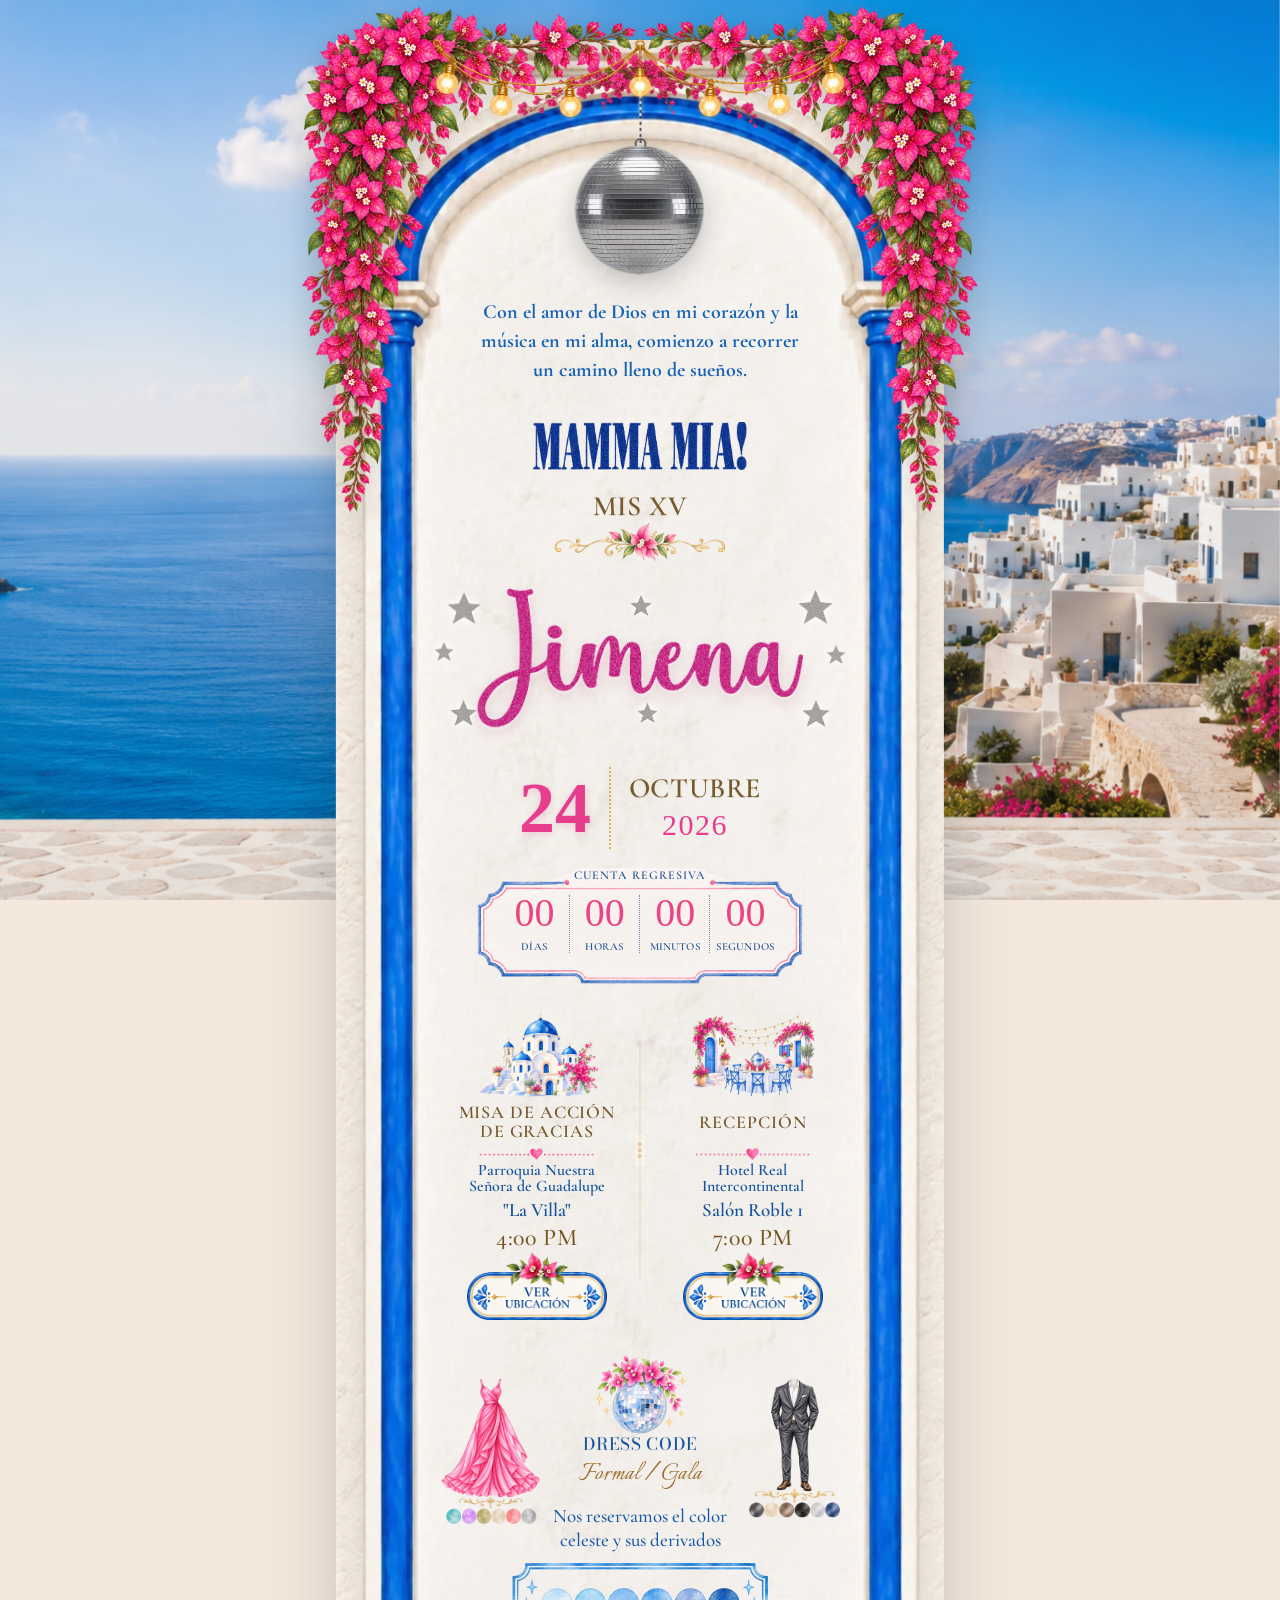
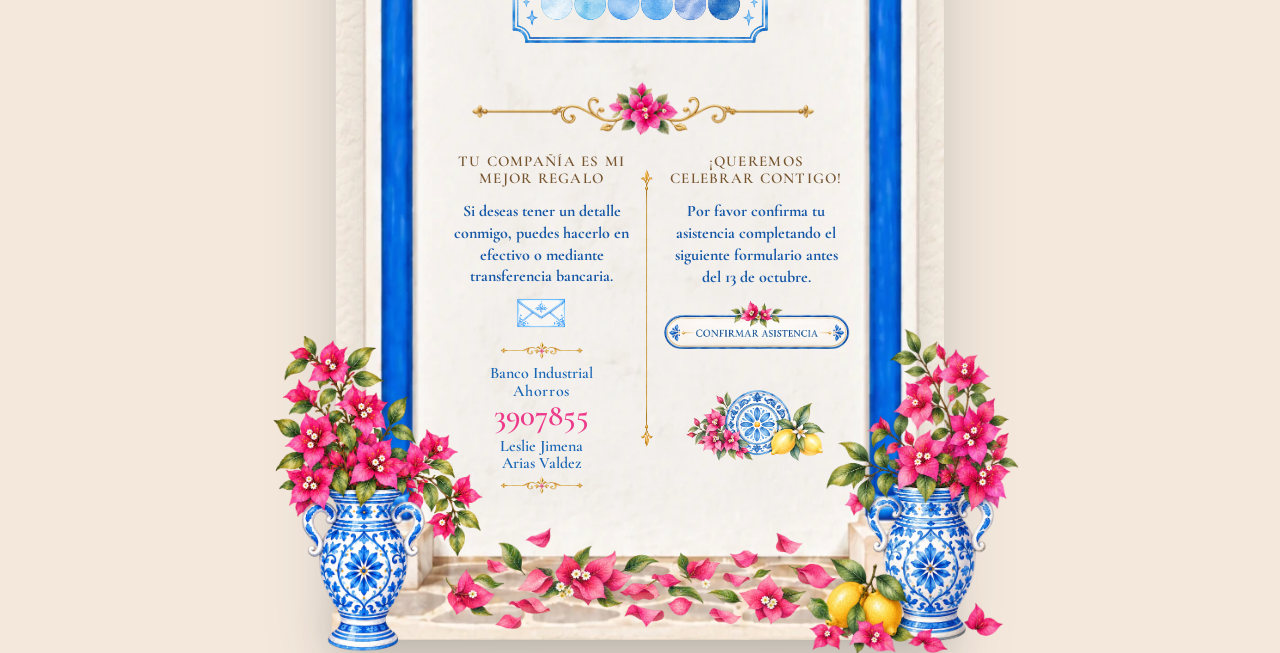
==== commit 8083571b: "Add files via upload" ====
--- a/invitacion.html
+++ b/invitacion.html
@@ -167,7 +167,7 @@
                 muted
                 loop
                 playsinline
-                preload="auto">
+                preload="metadata">
 
                 <source
                     src="assets/img/bola_disco_sin_fondo.webm"
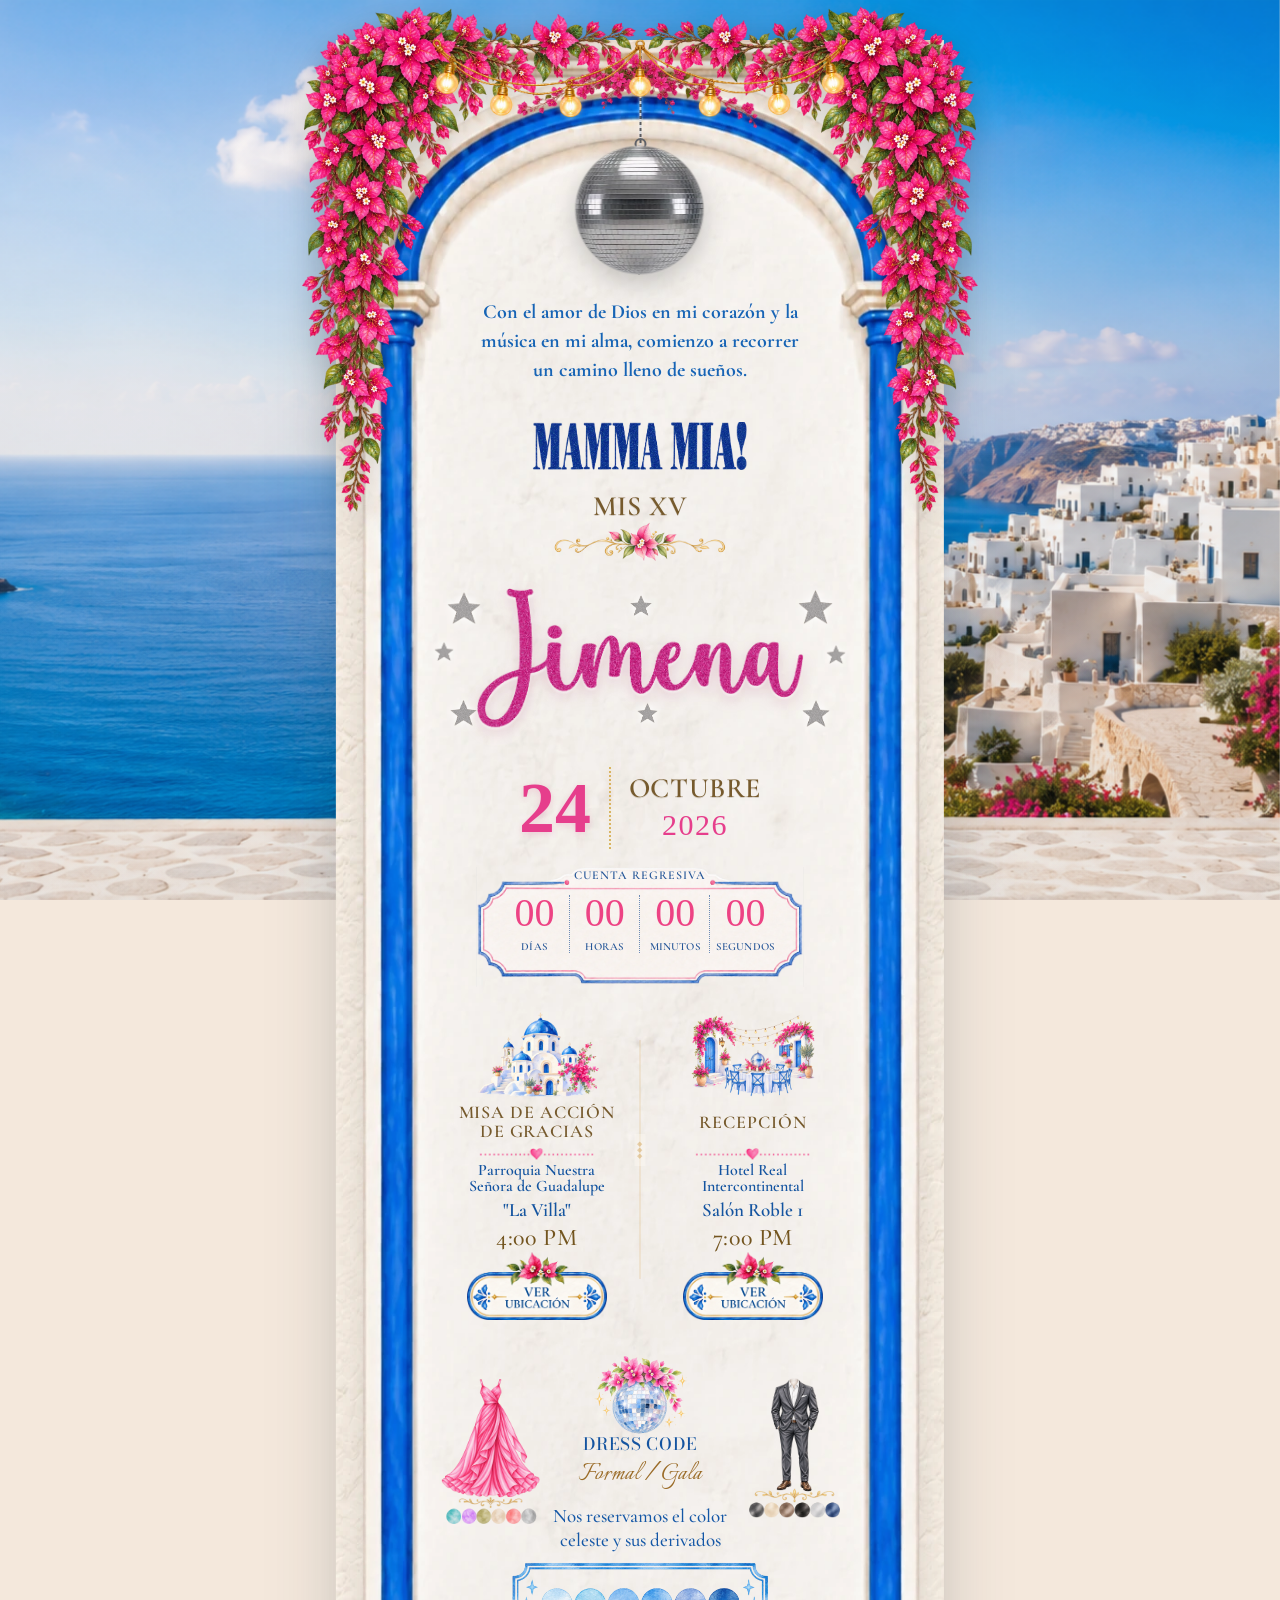
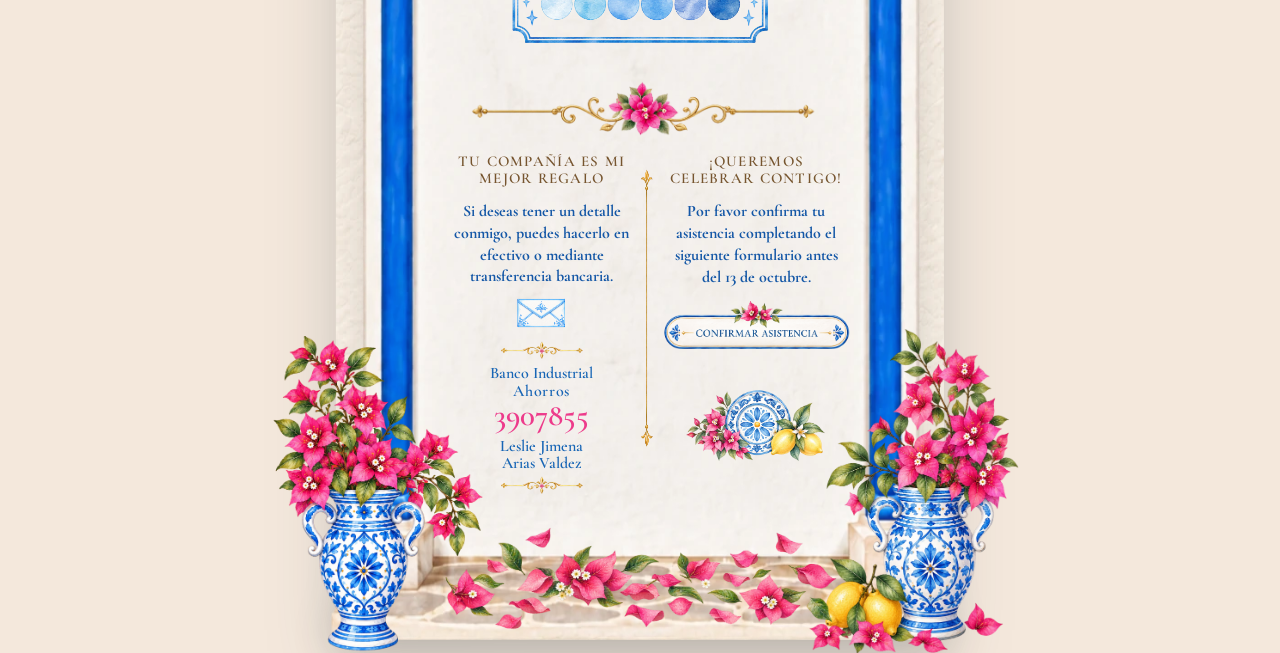
==== commit 05aebf44: "Add files via upload" ====
--- a/invitacion.html
+++ b/invitacion.html
@@ -395,7 +395,7 @@
                         aria-label="Cuenta regresiva para los XV años">
 
                         <img
-                            src="assets/img/marco_cuenta.png"
+                            src="assets/img/marco_cuenta.webp"
                             class="marco-cuenta"
                             alt="">
 
@@ -515,7 +515,7 @@
 
 
                                 <img
-                                    src="assets/img/Ornamento5.png"
+                                    src="assets/img/Ornamento5.webp"
                                     class="evento-ornamento"
                                     alt=""
                                     loading="lazy">
@@ -546,7 +546,7 @@
                                     aria-label="Ver ubicación de la misa">
 
                                     <img
-                                        src="assets/img/bot_ubicacion.png"
+                                        src="assets/img/bot_ubicacion_.webp"
                                         class="imagen-boton-ubicacion"
                                         alt="Ver ubicación">
 
@@ -608,7 +608,7 @@
                                     aria-label="Ver ubicación de la recepción">
 
                                     <img
-                                        src="assets/img/bot_ubicacion.png"
+                                        src="assets/img/bot_ubicacion_.webp"
                                         class="imagen-boton-ubicacion"
                                         alt="Ver ubicación">
 
@@ -635,7 +635,7 @@
                             <div class="dress-hombre">
 
                                 <img
-                                    src="assets/img/vestido4.png"
+                                    src="assets/img/vestido4.webp"
                                     alt="Vestido formal"
                                     loading="lazy">
 
@@ -647,7 +647,7 @@
                             <div class="dress-centro">
 
                                 <img
-                                    src="assets/img/bola_save.png"
+                                    src="assets/img/bola_save.webp"
                                     alt=""
                                     class="dress-bola-central"
                                     loading="lazy">
@@ -673,7 +673,7 @@
                             <div class="dress-mujer">
 
                                 <img
-                                    src="assets/img/traje4.png"
+                                    src="assets/img/traje4.webp"
                                     alt="Traje formal"
                                     loading="lazy">
 
@@ -688,7 +688,7 @@
                         <div class="dress-frame-reservado">
 
                             <img
-                                src="assets/img/Reservado2.png"
+                                src="assets/img/Reservado2.webp"
                                 alt="Color celeste reservado"
                                 loading="lazy">
 
@@ -709,7 +709,7 @@
                         <div class="ornamento-regalo-superior">
 
                             <img
-                                src="assets/img/Ornamento11.png"
+                                src="assets/img/Ornamento11.webp"
                                 alt=""
                                 loading="lazy">
 
@@ -740,7 +740,7 @@
 
 
                                 <img
-                                    src="assets/img/sobre.png"
+                                    src="assets/img/sobre.webp"
                                     class="sobre-regalo"
                                     alt=""
                                     aria-hidden="true">
@@ -751,7 +751,7 @@
                                 <div class="datos-bancarios">
 
                                     <img
-                                        src="assets/img/Ornamento8.png"
+                                        src="assets/img/ornamento8.webp"
                                         class="ornamento-cuenta-banco ornamento-cuenta-superior"
                                         alt=""
                                         aria-hidden="true">
@@ -774,7 +774,7 @@
                                     </p>
 
                                     <img
-                                        src="assets/img/Ornamento8.png"
+                                        src="assets/img/ornamento8.webp"
                                         class="ornamento-cuenta-banco ornamento-cuenta-inferior"
                                         alt=""
                                         aria-hidden="true">
@@ -791,7 +791,7 @@
                             <div class="separador-confirmacion-contenedor" aria-hidden="true">
 
                                 <img
-                                    src="assets/img/ornamento13.png"
+                                    src="assets/img/ornamento13.webp"
                                     class="separador-confirmacion"
                                     alt="">
 
@@ -834,7 +834,7 @@
                                 <!-- ORNAMENTO CONFIRMACIÓN -->
 
                                 <img
-                                    src="assets/img/ornamento10.png"
+                                    src="assets/img/ornamento10.webp"
                                     alt="Ornamento Santorini"
                                     class="ornamento-confirmacion">
 
@@ -850,7 +850,7 @@
                                 aria-hidden="true">
 
                                 <img
-                                    src="assets/img/Ornamento9.png"
+                                    src="assets/img/ornamento9.webp"
                                     class="separador-regalo-imagen"
                                     alt="">
 
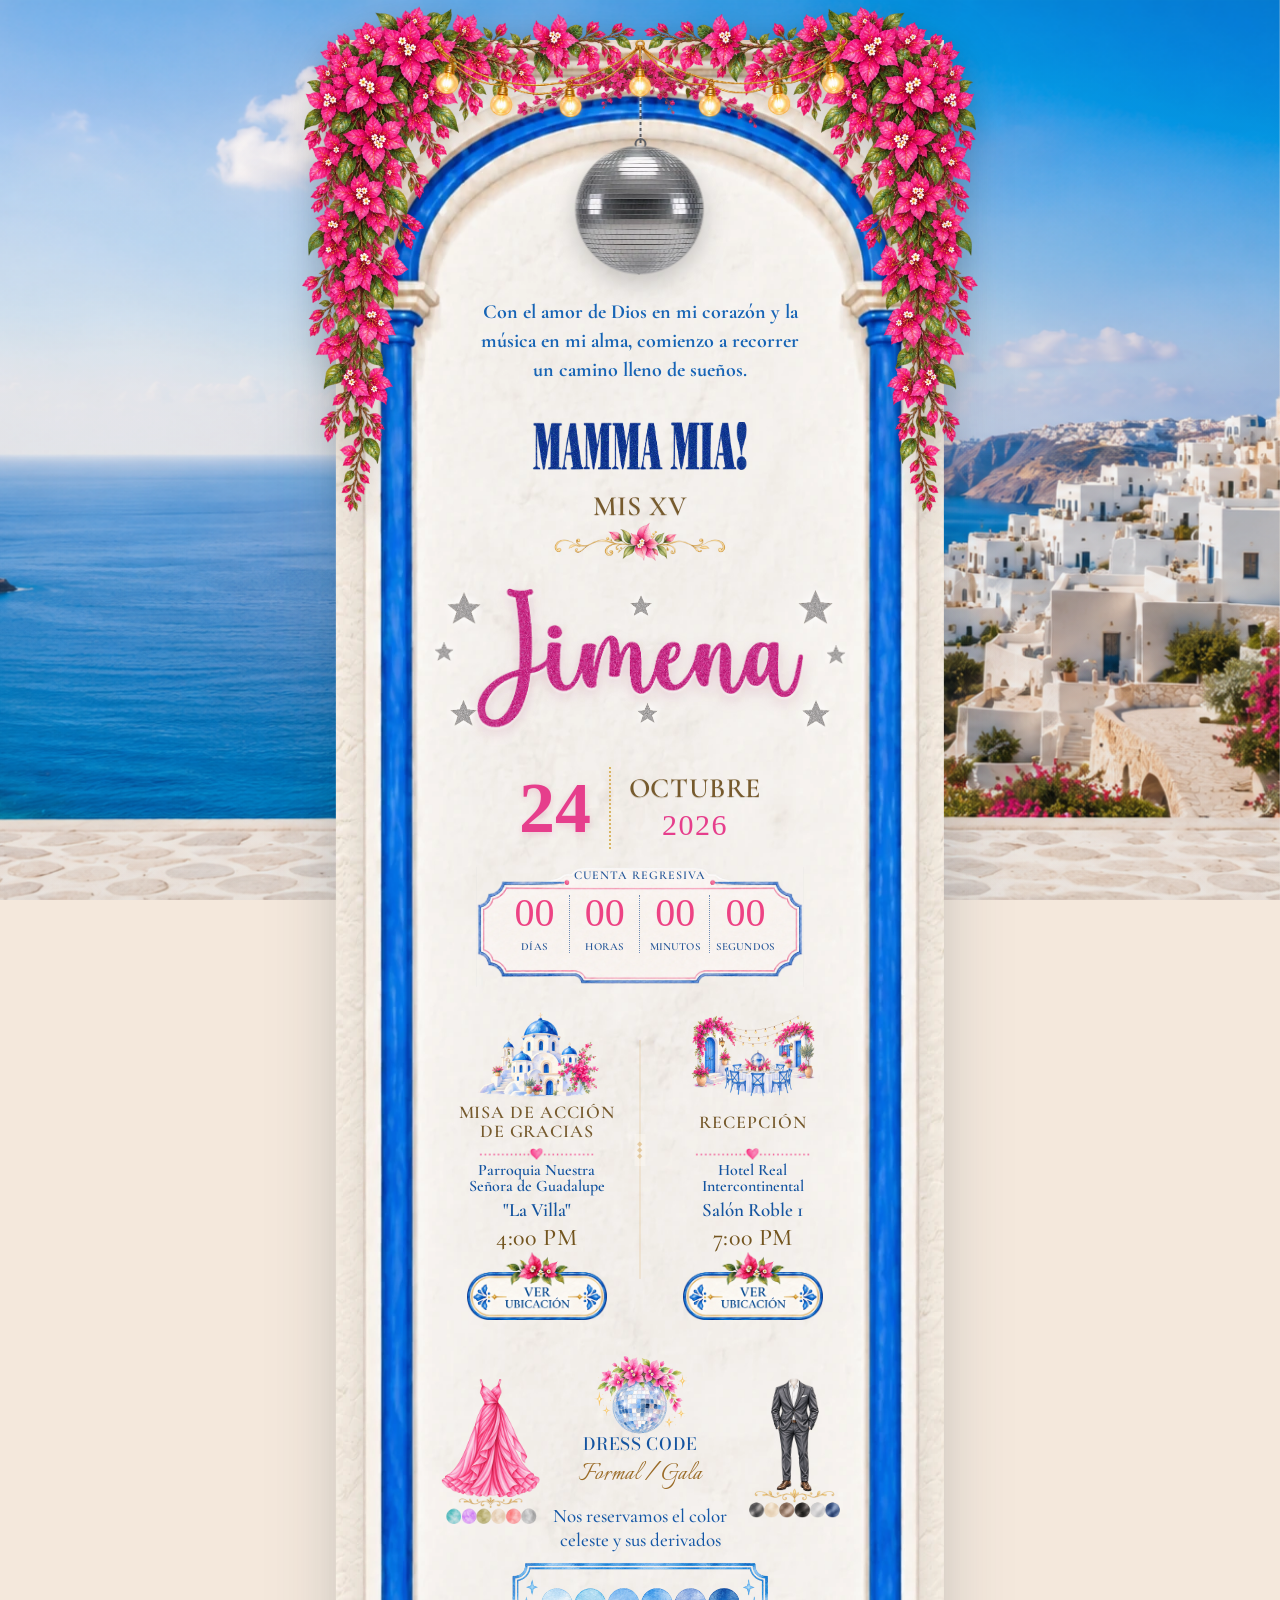
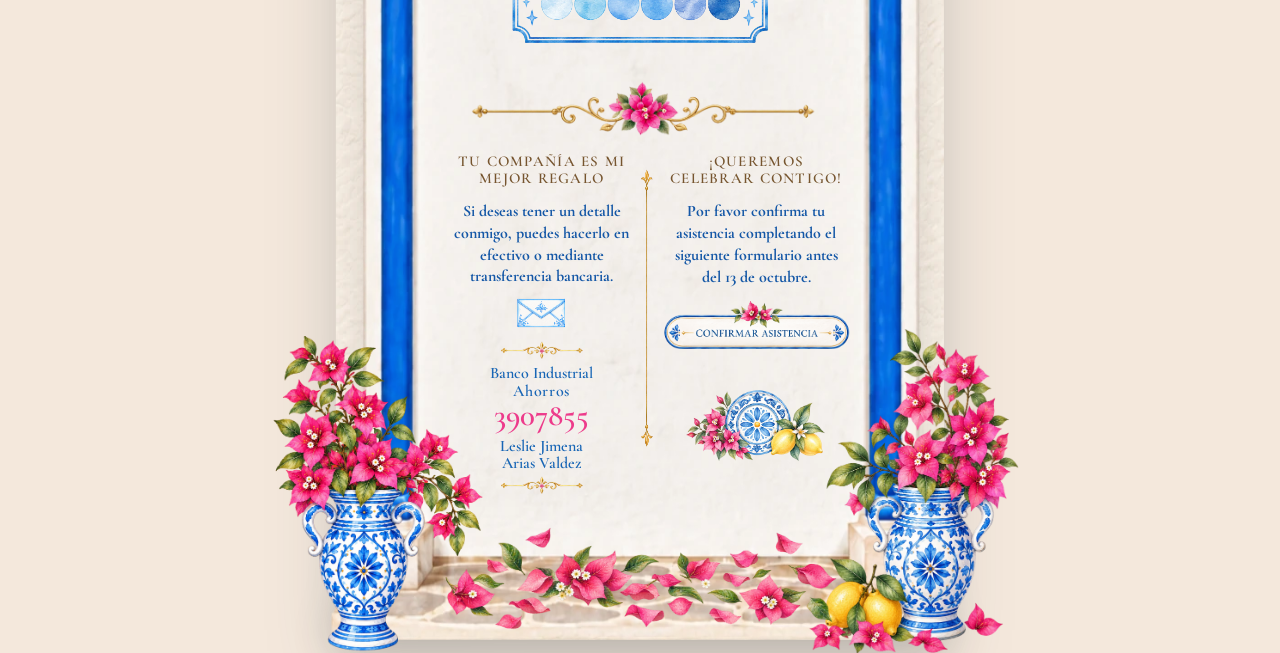
==== commit dec3f4a2: "Add files via upload" ====
--- a/invitacion.html
+++ b/invitacion.html
@@ -28,23 +28,12 @@
         href="https://fonts.googleapis.com/css2?family=Cinzel+Decorative:wght@400;700&display=swap"
         rel="stylesheet">
 
-    <link
-        href="https://fonts.googleapis.com/css2?family=Parisienne&display=swap"
-        rel="stylesheet">
-
-    <link
-        href="https://fonts.googleapis.com/css2?family=Lora:ital,wght@0,400;0,500;1,400&family=Marcellus&family=Parisienne&display=swap"
-        rel="stylesheet">
-
+    
     <link
         href="https://fonts.googleapis.com/css2?family=Cormorant+Garamond:wght@500;600&display=swap"
         rel="stylesheet">
 
-    <link
-        href="https://fonts.googleapis.com/css2?family=Yuji+Syuku&display=swap"
-        rel="stylesheet">
-
-    <link
+        <link
         href="https://fonts.googleapis.com/css2?family=Montserrat:wght@300;400;500&display=swap"
         rel="stylesheet">
 
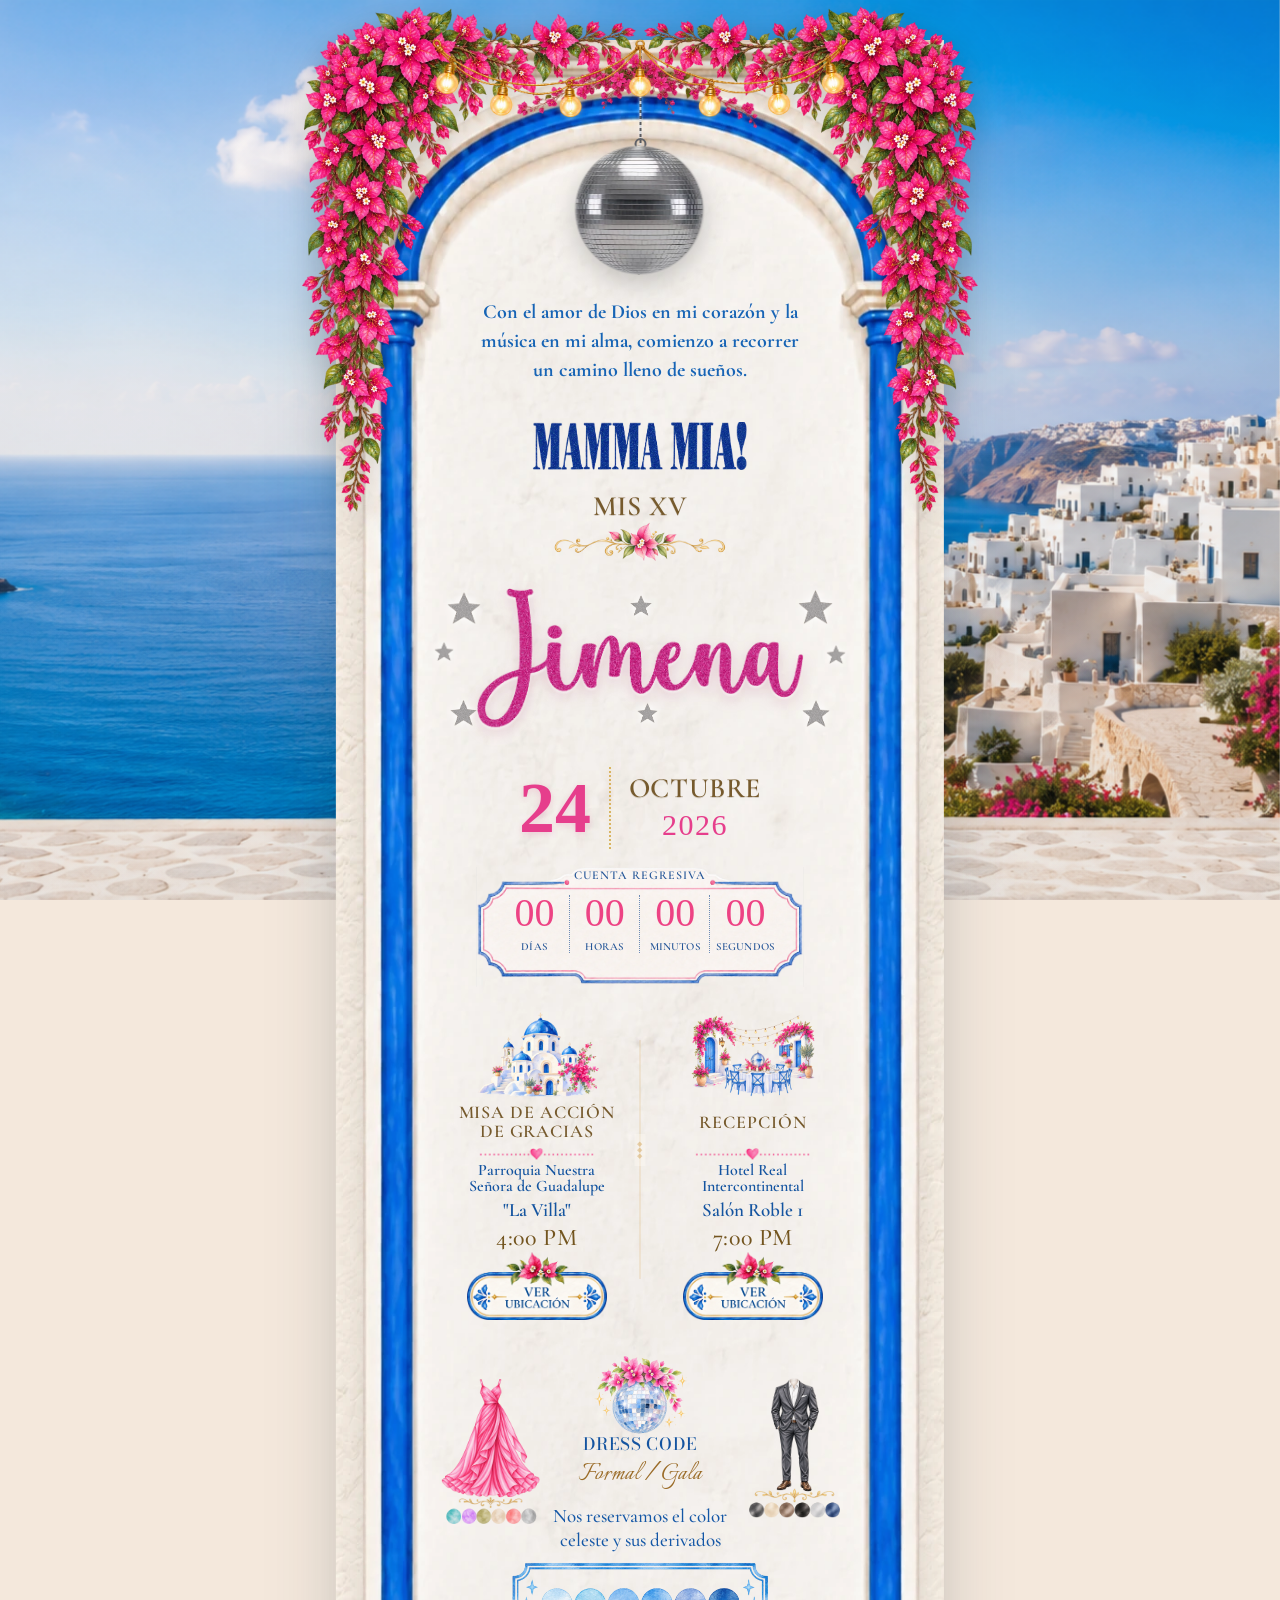
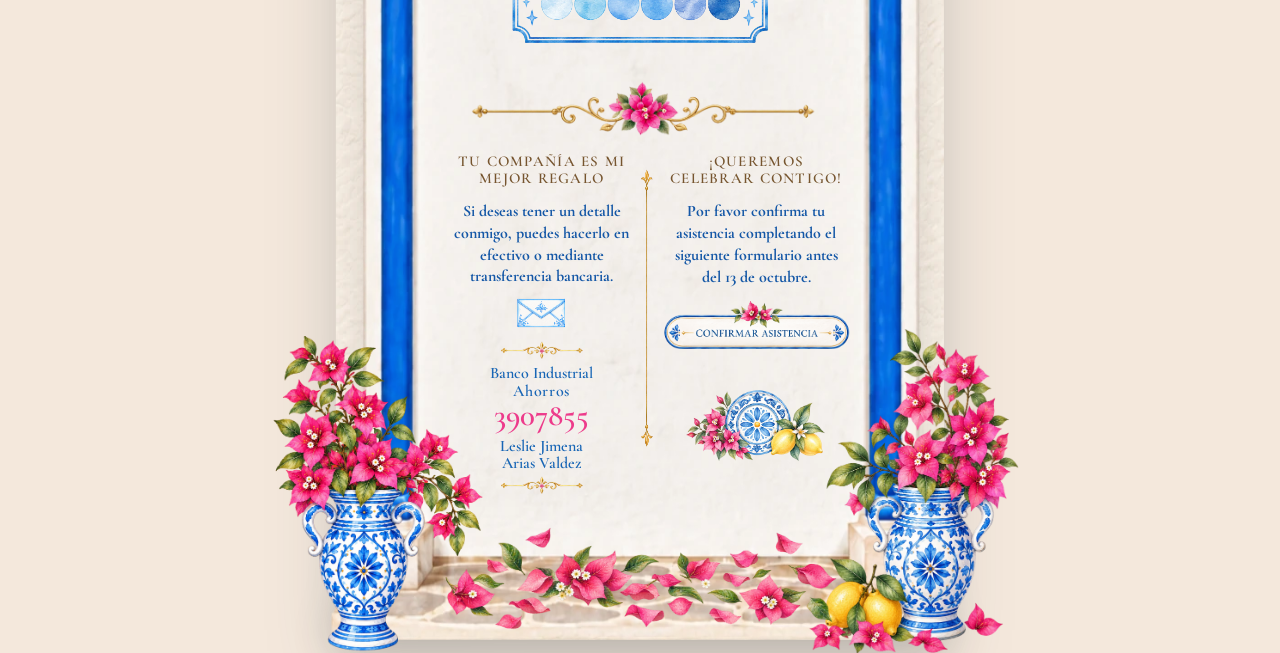
==== commit d733aa71: "Add files via upload" ====
--- a/invitacion.html
+++ b/invitacion.html
@@ -170,10 +170,21 @@
             ====================================== -->
 
             <img
-                src="assets/img/bola_disco_movil_transparente.webp"
+                src="assets/img/bola_disco.webp"
                 class="bola-disco bola-disco-movil"
                 alt=""
+                decoding="async"
                 aria-hidden="true">
+
+            <img
+            class="bola-disco-movil"
+            src="assets/img/bola-disco-movil.webp"
+            alt=""
+            width="600"
+            height="586"
+            loading="lazy"
+            decoding="async"
+            draggable="false">
 
 
             <!-- DESTELLOS -->
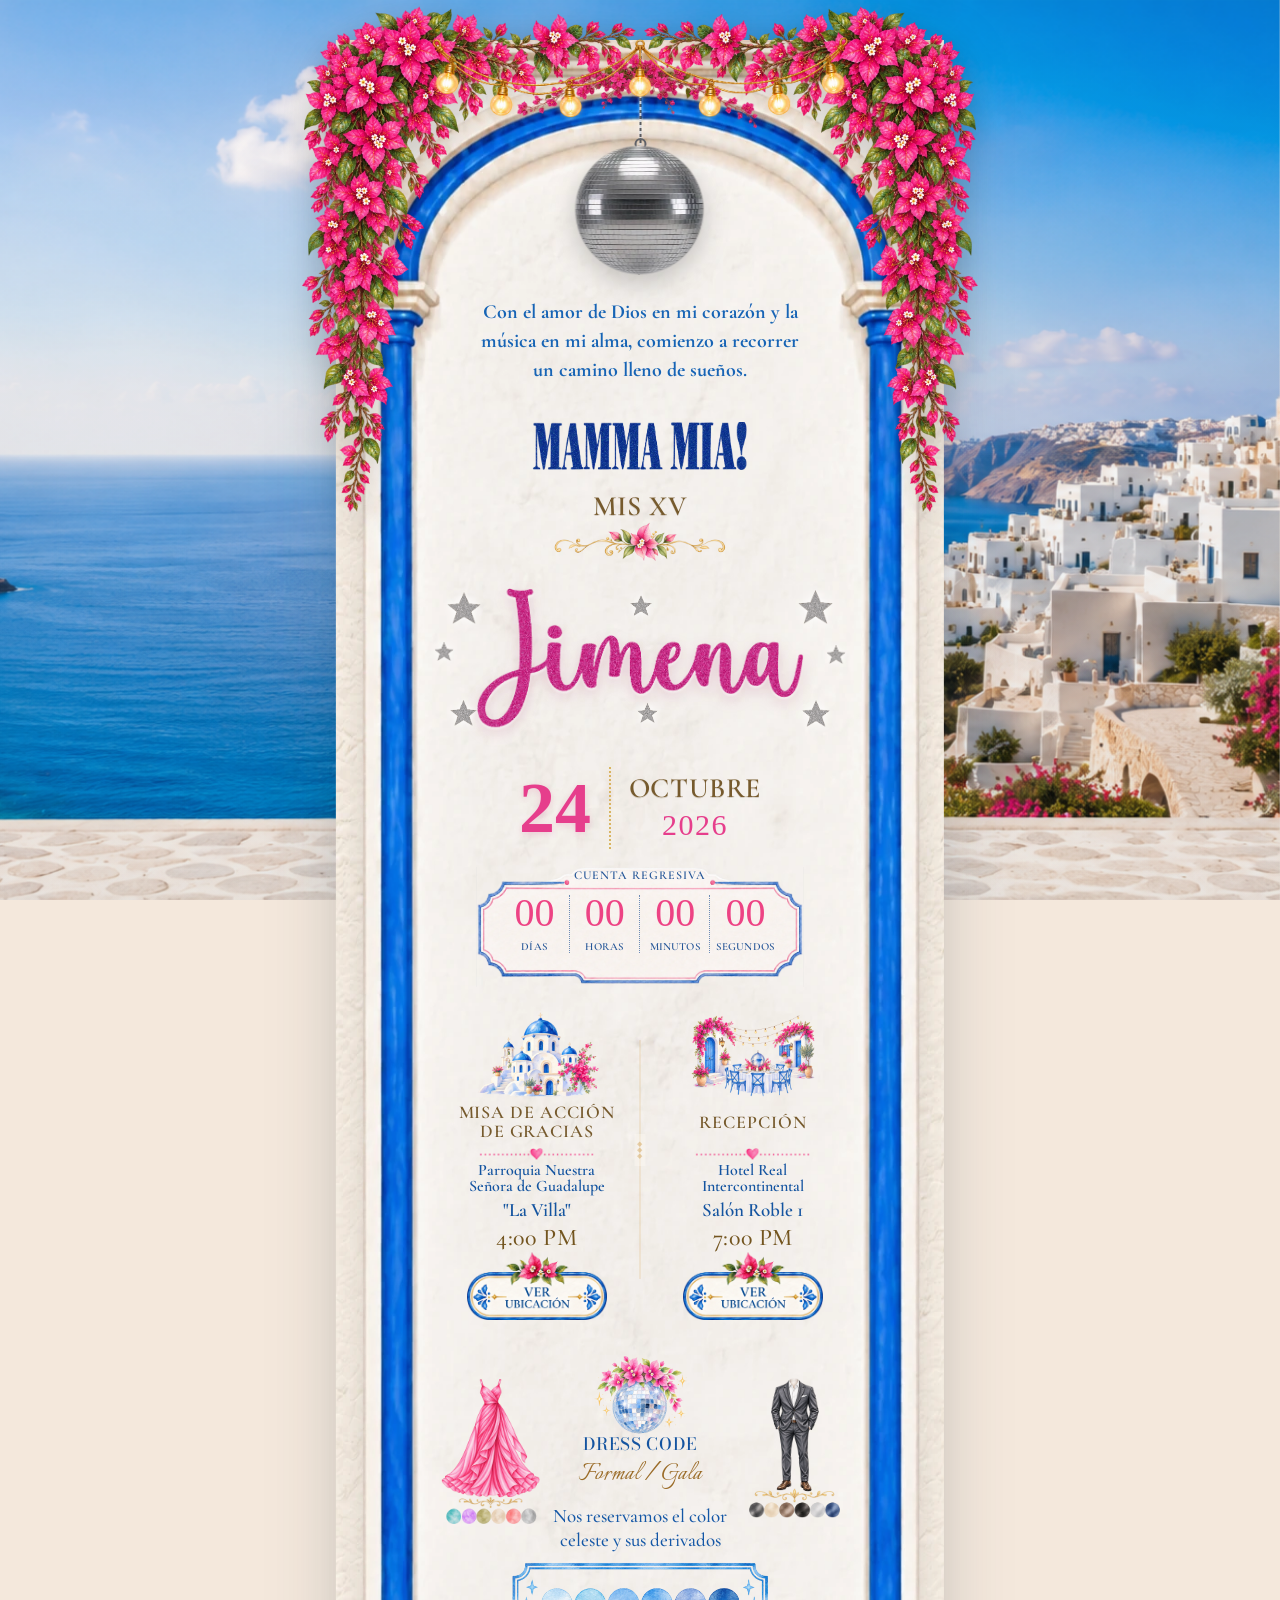
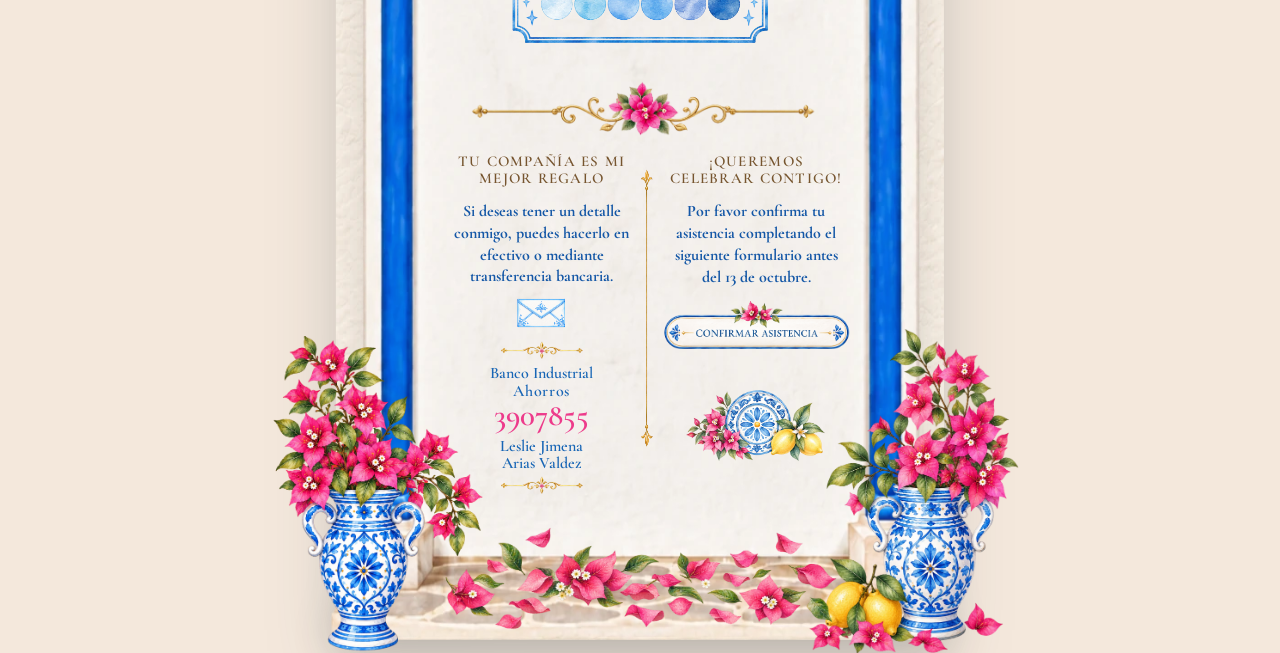
==== commit 8bea87dc: "Add files via upload" ====
--- a/invitacion.html
+++ b/invitacion.html
@@ -170,21 +170,15 @@
             ====================================== -->
 
             <img
-                src="assets/img/bola_disco.webp"
+                src="assets/img/bola_disco_movil2.webp"
                 class="bola-disco bola-disco-movil"
                 alt=""
+                width="600"
+                height="586"
+                loading="lazy"
                 decoding="async"
+                draggable="false"
                 aria-hidden="true">
-
-            <img
-            class="bola-disco-movil"
-            src="assets/img/bola-disco-movil.webp"
-            alt=""
-            width="600"
-            height="586"
-            loading="lazy"
-            decoding="async"
-            draggable="false">
 
 
             <!-- DESTELLOS -->
--- a/css/invitacion.css
+++ b/css/invitacion.css
@@ -10761,5 +10761,28 @@
     visibility: visible !important;
 }
 
-
-
+/* ==========================================
+   BOLA DISCO RESPONSIVA
+========================================== */
+
+
+.bola-disco-movil {
+    display: none !important;
+}
+
+
+/* TELÉFONO */
+@media (max-width: 768px) {
+
+    .bola-disco-web {
+        display: none !important;
+    }
+
+    .bola-disco-movil {
+        display: block !important;
+    }
+
+}
+
+
+
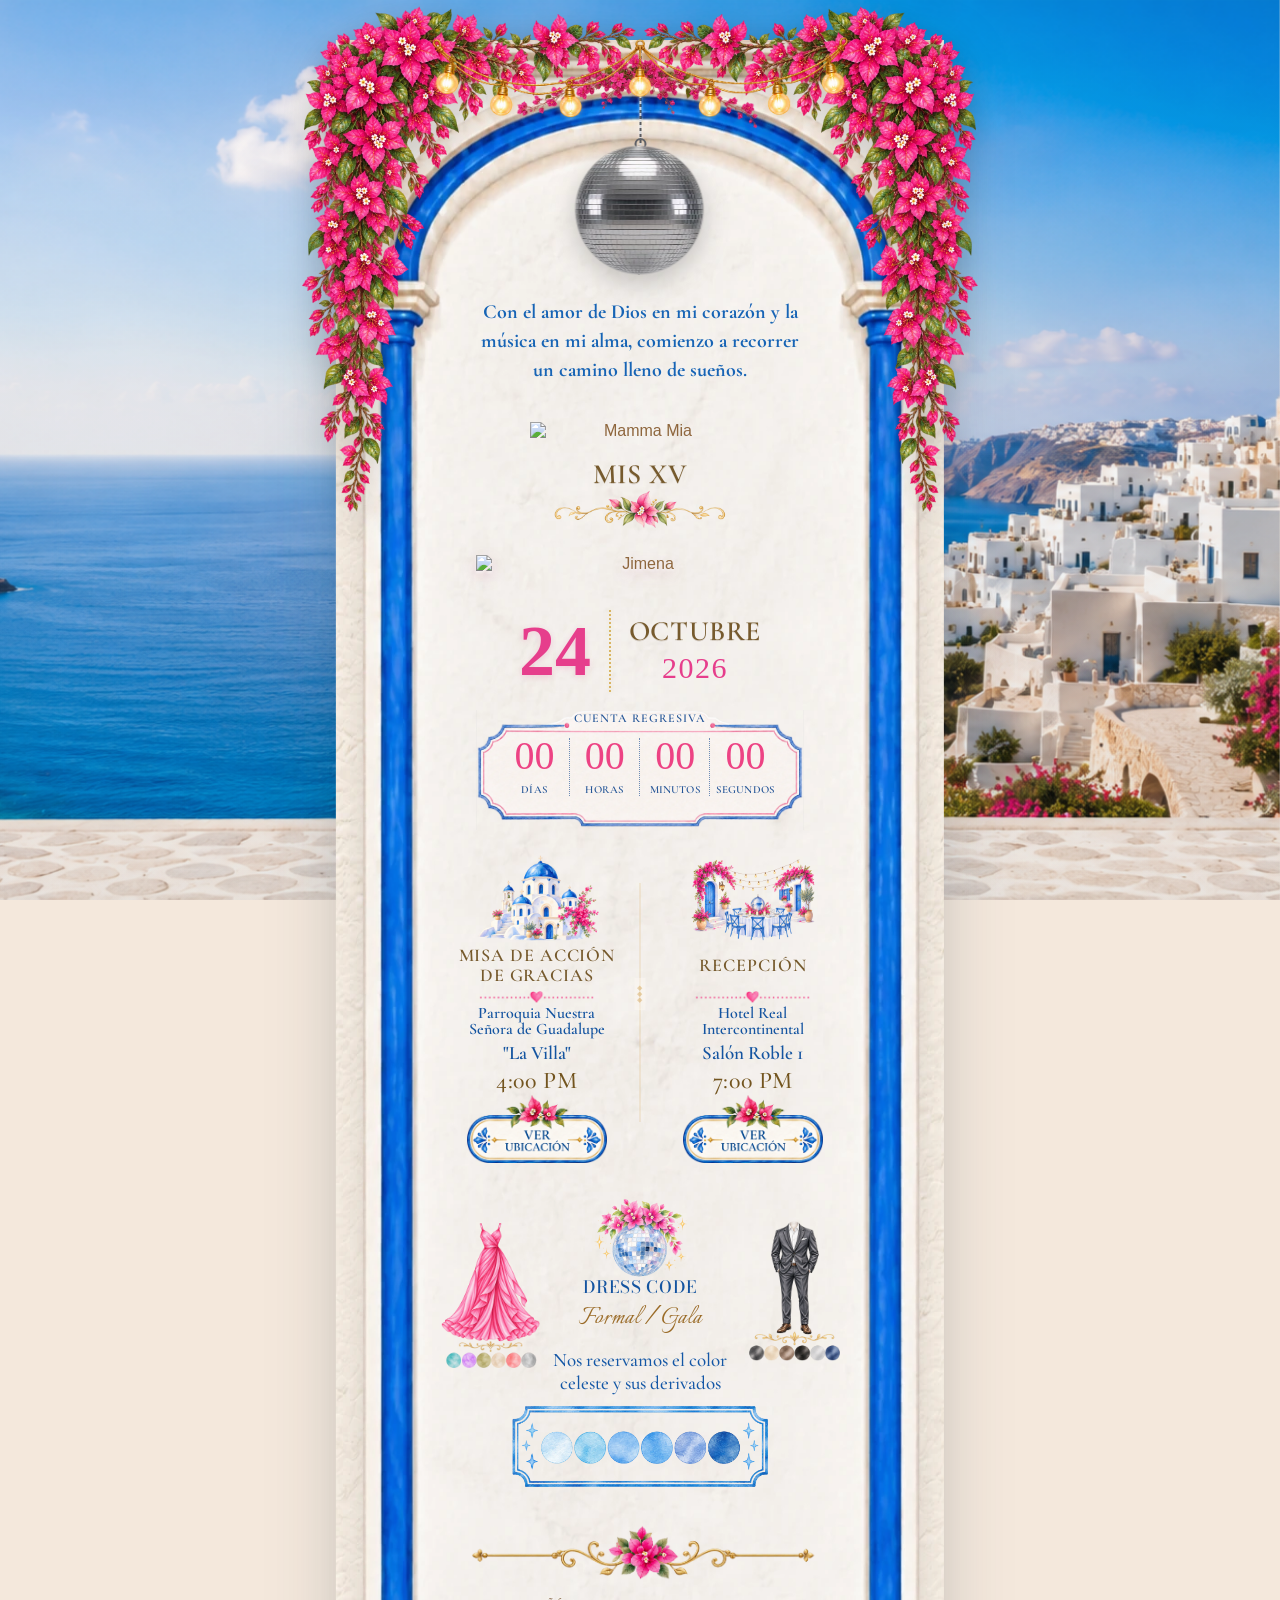
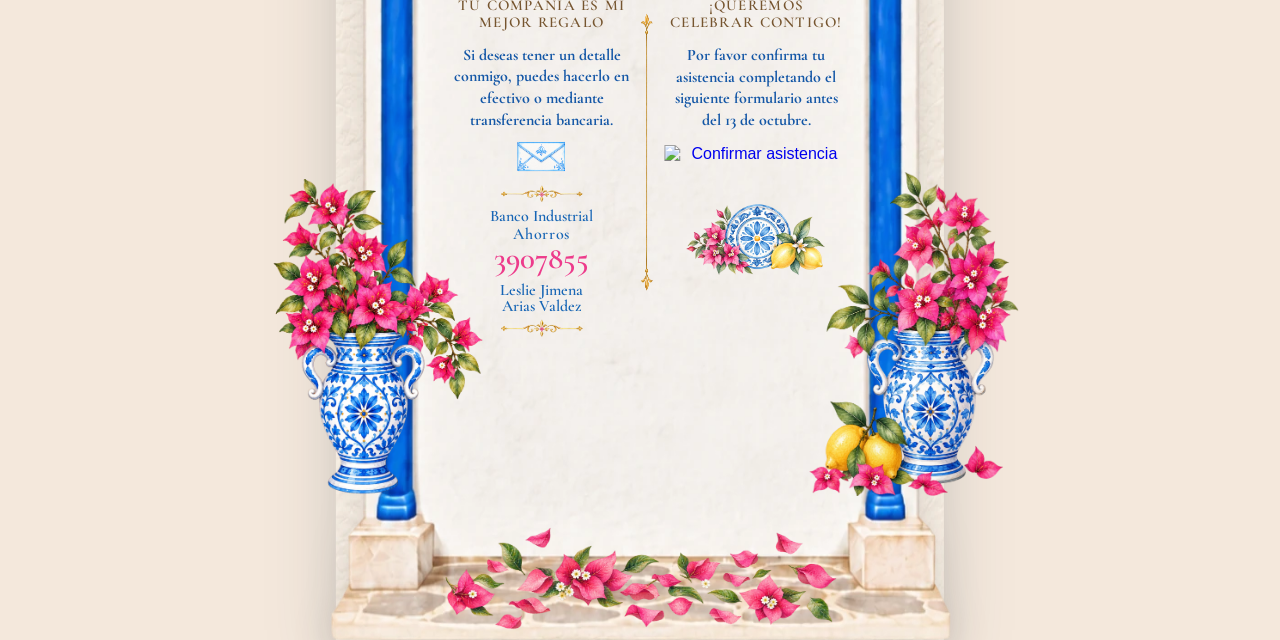
==== commit 9c3634fe: "Add files via upload" ====
--- a/invitacion.html
+++ b/invitacion.html
@@ -246,7 +246,7 @@
                     <div class="mamma-mia-portada">
 
                         <img
-                            src="assets/img/mamma_mia2.png"
+                            src="assets/img/mamma_mia2.webp"
                             alt="Mamma Mia">
 
                     </div>
@@ -281,7 +281,7 @@
                         <!-- NOMBRE -->
 
                         <img
-                            src="assets/img/Nombre.png"
+                            src="assets/img/Nombre.webp"
                             class="nombre-jimena-imagen"
                             alt="Jimena">
 
@@ -289,49 +289,49 @@
                         <!-- ESTRELLAS PLATEADAS -->
 
                         <img
-                            src="assets/img/estrella2.png"
+                            src="assets/img/estrella2.webp"
                             class="estrella-jimena estrella-1"
                             alt=""
                             aria-hidden="true">
 
                         <img
-                            src="assets/img/estrella2.png"
+                            src="assets/img/estrella2.webp"
                             class="estrella-jimena estrella-2"
                             alt=""
                             aria-hidden="true">
 
                         <img
-                            src="assets/img/estrella2.png"
+                            src="assets/img/estrella2.webp"
                             class="estrella-jimena estrella-3"
                             alt=""
                             aria-hidden="true">
 
                         <img
-                            src="assets/img/estrella2.png"
+                            src="assets/img/estrella2.webp"
                             class="estrella-jimena estrella-4"
                             alt=""
                             aria-hidden="true">
 
                         <img
-                            src="assets/img/estrella2.png"
+                            src="assets/img/estrella2.webp"
                             class="estrella-jimena estrella-5"
                             alt=""
                             aria-hidden="true">
 
                         <img
-                            src="assets/img/estrella2.png"
+                            src="assets/img/estrella2.webp"
                             class="estrella-jimena estrella-6"
                             alt=""
                             aria-hidden="true">
 
                         <img
-                            src="assets/img/estrella2.png"
+                            src="assets/img/estrella2.webp"
                             class="estrella-jimena estrella-7"
                             alt=""
                             aria-hidden="true">
 
                         <img
-                            src="assets/img/estrella2.png"
+                            src="assets/img/estrella2.webp"
                             class="estrella-jimena estrella-8"
                             alt=""
                             aria-hidden="true">
@@ -464,10 +464,7 @@
 
                         </div>
 
-                        <img
-                            src="assets/img/Ornamento2(1).png"
-                            class="ornamento-contador"
-                            alt="">
+                        
 
                     </section>
 
@@ -818,7 +815,7 @@
                                     aria-label="Confirmar asistencia">
 
                                     <img
-                                        src="assets/img/bot_confirmacion.png"
+                                        src="assets/img/bot_confirmacion.webp"
                                         class="imagen-boton-confirmacion"
                                         alt="Confirmar asistencia">
 
--- a/css/invitacion.css
+++ b/css/invitacion.css
@@ -10784,5 +10784,283 @@
 
 }
 
-
-
+/* =========================================================
+   BOLA DISCO
+   PC    → VIDEO WEBM
+   MÓVIL → IMAGEN WEBP + ANIMACIÓN CSS
+   ========================================================= */
+
+
+/* ---------------------------------------------------------
+   COMPUTADORA
+   --------------------------------------------------------- */
+
+/* El video se muestra normalmente */
+.bola-disco-video {
+    display: block;
+}
+
+/* La imagen móvil permanece oculta */
+.bola-disco-movil {
+    display: none;
+}
+
+
+/* =========================================================
+   TELÉFONOS
+   ========================================================= */
+
+@media (max-width: 768px) {
+
+    /* -----------------------------------------
+       OCULTAR COMPLETAMENTE EL VIDEO
+       ----------------------------------------- */
+
+    .bola-disco-video {
+        display: none !important;
+    }
+
+
+    /* -----------------------------------------
+       MOSTRAR IMAGEN ESTÁTICA
+       ----------------------------------------- */
+
+    .bola-disco-movil {
+        display: block !important;
+
+        width: 165px;
+        height: auto;
+
+        margin: 0 auto;
+
+        position: relative;
+        z-index: 10;
+
+        transform-origin: 50% 5%;
+
+        /* Movimiento ligero */
+        animation:
+            balanceoBola 5s ease-in-out infinite,
+            brilloBola 3.5s ease-in-out infinite;
+
+        /* Ayuda al navegador a optimizar la animación */
+        will-change: transform, filter;
+    }
+
+
+    /* -----------------------------------------
+       MOVIMIENTO TIPO BOLA COLGANTE
+       ----------------------------------------- */
+
+    @keyframes balanceoBola {
+
+        0% {
+            transform: rotate(-3deg) translateY(0);
+        }
+
+        25% {
+            transform: rotate(0deg) translateY(2px);
+        }
+
+        50% {
+            transform: rotate(3deg) translateY(0);
+        }
+
+        75% {
+            transform: rotate(0deg) translateY(2px);
+        }
+
+        100% {
+            transform: rotate(-3deg) translateY(0);
+        }
+    }
+
+
+    /* -----------------------------------------
+       CAMBIO MUY SUAVE DE BRILLO
+       ----------------------------------------- */
+
+    @keyframes brilloBola {
+
+        0%,
+        100% {
+            filter:
+                brightness(1)
+                drop-shadow(0 4px 5px rgba(0, 0, 0, 0.12));
+        }
+
+        50% {
+            filter:
+                brightness(1.12)
+                drop-shadow(0 5px 8px rgba(255, 255, 255, 0.28));
+        }
+    }
+}
+
+
+/* =========================================================
+   TELÉFONOS PEQUEÑOS
+   ========================================================= */
+
+@media (max-width: 480px) {
+
+    .bola-disco-movil {
+        width: 145px;
+    }
+}
+
+
+/* =========================================================
+   ACCESIBILIDAD / AHORRO DE MOVIMIENTO
+   ========================================================= */
+
+@media (prefers-reduced-motion: reduce) {
+
+    .bola-disco-movil {
+        animation: none !important;
+    }
+}
+
+/* =====================================================
+   BOLA DISCO — SOLO MÓVIL
+   ===================================================== */
+
+@media (max-width: 768px) {
+
+    .bola-disco-movil {
+        display: block !important;
+
+        width: 165px !important;
+        height: auto !important;
+
+        position: absolute !important;
+
+        /* CENTRADO */
+        left: 61% !important;
+        right: auto !important;
+
+        /* POSICIÓN VERTICAL */
+        top: -40px !important;
+
+        margin: 0 !important;
+
+        /* IMPORTANTE: mantiene el centro */
+        transform: translateX(-50%) rotate(-2deg);
+
+        transform-origin: 50% 10%;
+
+        z-index: 20 !important;
+
+        animation: bolaMovilBalanceo 5s ease-in-out infinite;
+    }
+
+    @keyframes bolaMovilBalanceo {
+
+        0% {
+            transform: translateX(-50%) rotate(-2deg);
+        }
+
+        50% {
+            transform: translateX(-50%) rotate(2deg);
+        }
+
+        100% {
+            transform: translateX(-50%) rotate(-2deg);
+        }
+    }
+}
+
+/* =========================================================
+   DESTELLOS ALREDEDOR DE LA BOLA DISCO
+   SOLO MÓVIL
+========================================================= */
+
+@media (max-width: 768px) {
+
+    /* La bola queda completamente estática */
+    .bola-disco-movil {
+        animation: none !important;
+    }
+
+
+    /* Base de todos los destellos */
+    .bola-disco-contenedor .destello {
+        position: absolute !important;
+
+        width: 8px !important;
+        height: 8px !important;
+
+        z-index: 30 !important;
+
+        pointer-events: none;
+
+        animation: destelloBolaMovil 2.4s ease-in-out infinite;
+    }
+
+
+    /* ARRIBA IZQUIERDA */
+    .bola-disco-contenedor .destello-1 {
+        top: 25% !important;
+        left: 30% !important;
+        animation-delay: 0s;
+    }
+
+
+    /* ARRIBA DERECHA */
+    .bola-disco-contenedor .destello-2 {
+        top: 28% !important;
+        left: 68% !important;
+        animation-delay: .5s;
+    }
+
+
+    /* CENTRO IZQUIERDA */
+    .bola-disco-contenedor .destello-3 {
+        top: 48% !important;
+        left: 24% !important;
+        animation-delay: 1s;
+    }
+
+
+    /* CENTRO DERECHA */
+    .bola-disco-contenedor .destello-4 {
+        top: 50% !important;
+        left: 75% !important;
+        animation-delay: 1.4s;
+    }
+
+
+    /* ABAJO IZQUIERDA */
+    .bola-disco-contenedor .destello-5 {
+        top: 70% !important;
+        left: 32% !important;
+        animation-delay: .8s;
+    }
+
+
+    /* ABAJO DERECHA */
+    .bola-disco-contenedor .destello-6 {
+        top: 68% !important;
+        left: 67% !important;
+        animation-delay: 1.8s;
+    }
+
+
+    /* Pulsación del destello */
+    @keyframes destelloBolaMovil {
+
+        0%,
+        100% {
+            opacity: 0.15;
+            scale: 0.55;
+        }
+
+        50% {
+            opacity: 1;
+            scale: 1.35;
+        }
+    }
+}
+
+
+
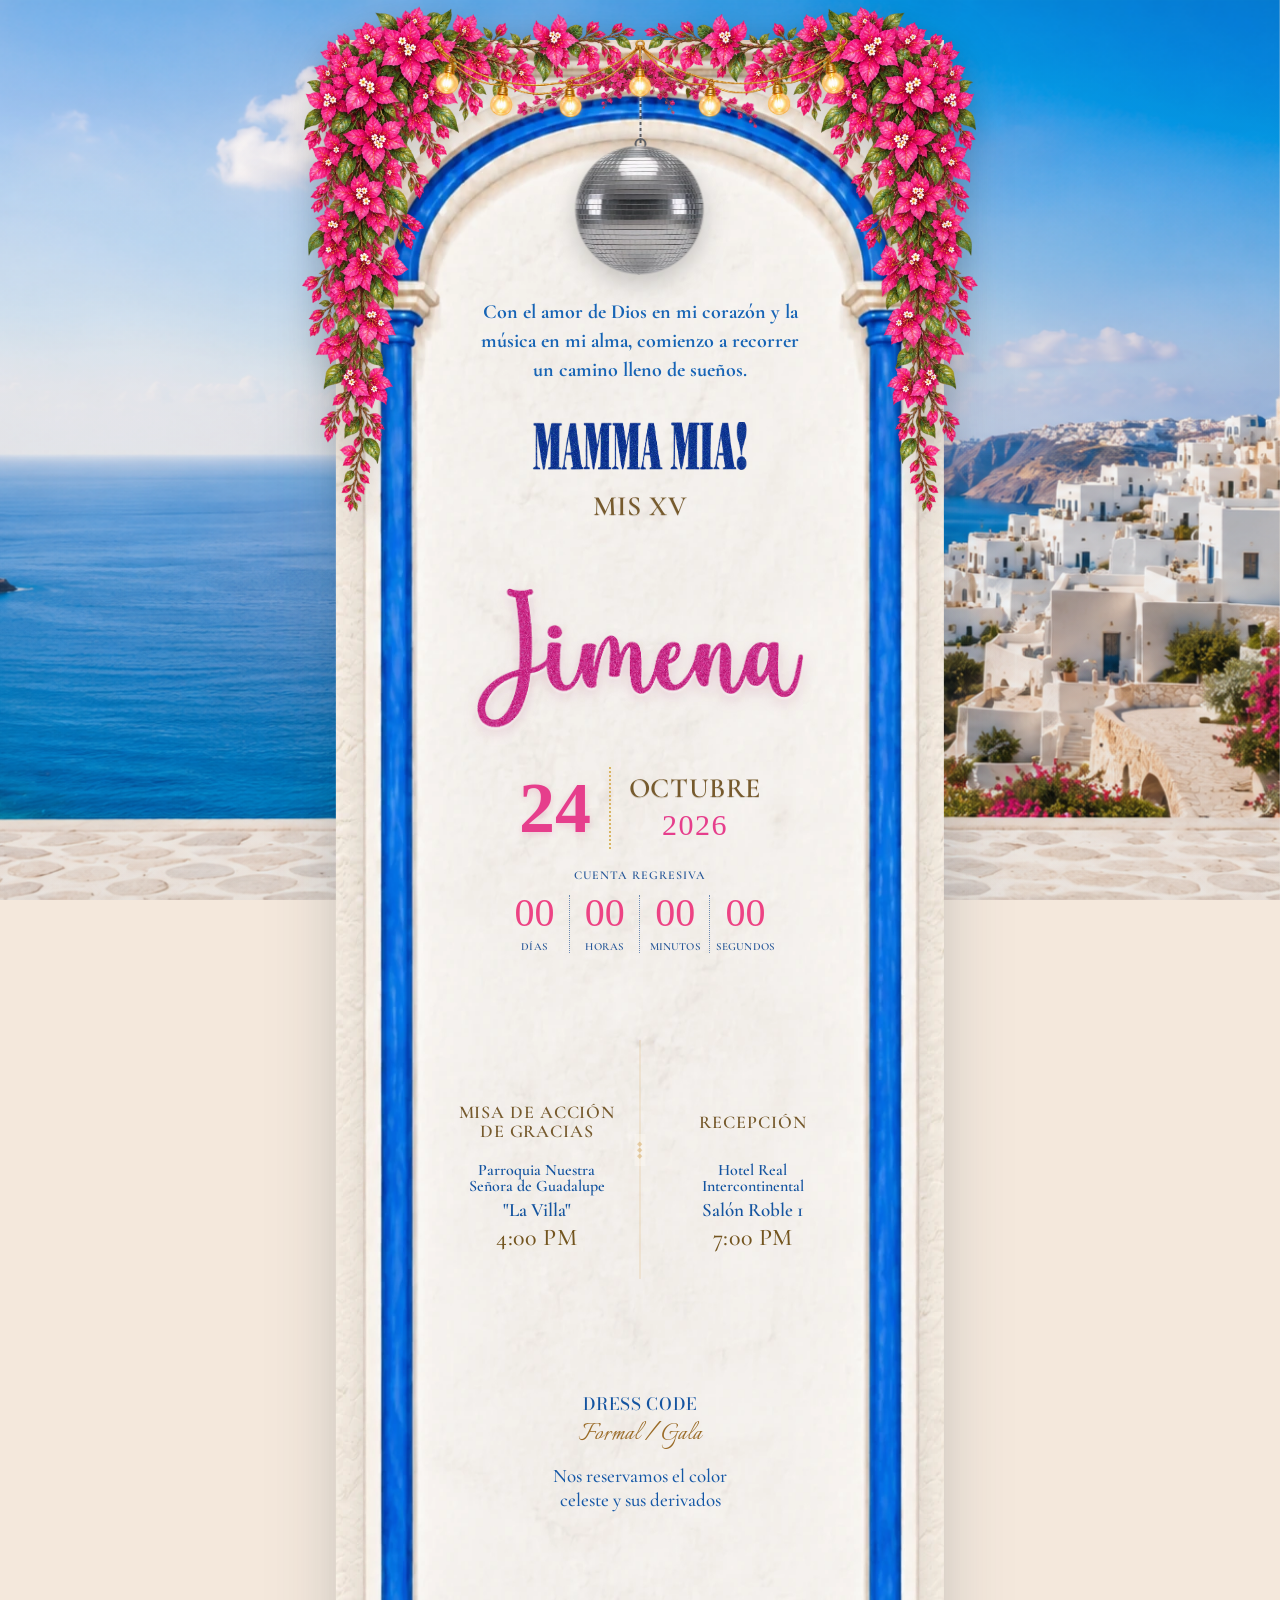
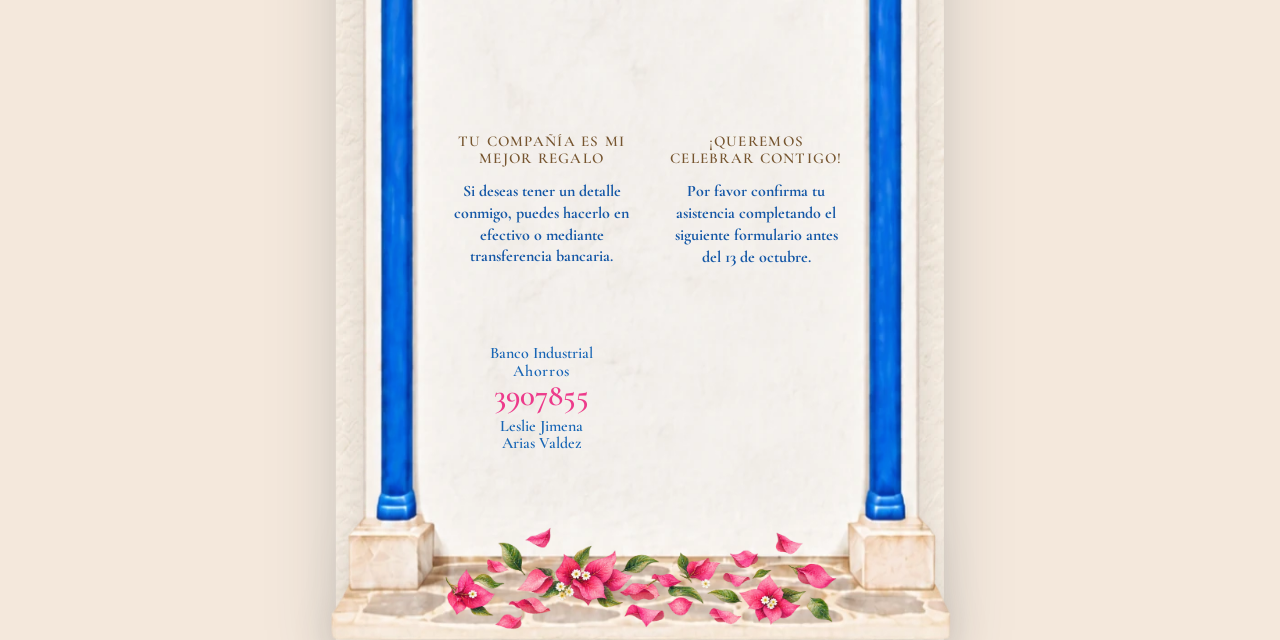
==== commit 1b5406e0: "Add files via upload" ====
--- a/invitacion.html
+++ b/invitacion.html
@@ -11,13 +11,24 @@
 
     <title>XV Años Jimena</title>
 
-    <!-- CSS -->
+
+    <!-- ==========================================
+         CSS
+    =========================================== -->
+
     <link
         rel="stylesheet"
         href="css/invitacion.css?v=1">
 
-    <!-- GOOGLE FONTS -->
-    <link rel="preconnect" href="https://fonts.googleapis.com">
+
+    <!-- ==========================================
+         GOOGLE FONTS
+         Una sola solicitud para mejorar la carga
+    =========================================== -->
+
+    <link
+        rel="preconnect"
+        href="https://fonts.googleapis.com">
 
     <link
         rel="preconnect"
@@ -25,32 +36,7 @@
         crossorigin>
 
     <link
-        href="https://fonts.googleapis.com/css2?family=Cinzel+Decorative:wght@400;700&display=swap"
-        rel="stylesheet">
-
-    
-    <link
-        href="https://fonts.googleapis.com/css2?family=Cormorant+Garamond:wght@500;600&display=swap"
-        rel="stylesheet">
-
-        <link
-        href="https://fonts.googleapis.com/css2?family=Montserrat:wght@300;400;500&display=swap"
-        rel="stylesheet">
-
-    <link
-        href="https://fonts.googleapis.com/css2?family=Nunito:wght@300;400;500&display=swap"
-        rel="stylesheet">
-
-    <link
-        href="https://fonts.googleapis.com/css2?family=Bodoni+Moda:opsz,wght@6..96,400&display=swap"
-        rel="stylesheet">
-
-    <link
-        href="https://fonts.googleapis.com/css2?family=Allura&display=swap"
-        rel="stylesheet">
-
-    <link
-        href="https://fonts.googleapis.com/css2?family=Italianno&display=swap"
+        href="https://fonts.googleapis.com/css2?family=Allura&family=Bodoni+Moda:opsz,wght@6..96,400&family=Cinzel+Decorative:wght@400;700&family=Cormorant+Garamond:wght@500;600&family=Italianno&family=Montserrat:wght@300;400;500&family=Nunito:wght@300;400;500&display=swap"
         rel="stylesheet">
 
 </head>
@@ -71,12 +57,16 @@
 
     <!-- =====================================
          FONDO SANTORINI
+         Carga inmediata
     ====================================== -->
 
     <img
         src="assets/img/fondo-invitacion4.webp"
         class="fondo-santorini"
-        alt="Paisaje de Santorini">
+        alt="Paisaje de Santorini"
+        loading="eager"
+        decoding="async"
+        fetchpriority="high">
 
 
     <!-- VELO DEL FONDO -->
@@ -96,22 +86,30 @@
 
         <!-- =====================================
              PARED
+             Carga inmediata
         ====================================== -->
 
         <img
             src="assets/img/pared_invitacion4_web.webp"
             class="pared-invitacion"
-            alt="">
+            alt=""
+            loading="eager"
+            decoding="async"
+            fetchpriority="high">
 
 
         <!-- =====================================
              MARCO
+             Carga inmediata
         ====================================== -->
 
         <img
             src="assets/img/marco_puerta13.webp"
             class="marco-invitacion"
-            alt="">
+            alt=""
+            loading="eager"
+            decoding="async"
+            fetchpriority="high">
 
 
         <!-- =====================================
@@ -122,6 +120,8 @@
             src="assets/img/focos.webp"
             class="focos-superiores"
             alt=""
+            loading="eager"
+            decoding="async"
             aria-hidden="true">
 
 
@@ -132,7 +132,9 @@
         <img
             src="assets/img/flores_bola.webp"
             class="flores-bola-disco"
-            alt="">
+            alt=""
+            loading="eager"
+            decoding="async">
 
 
         <!-- =====================================
@@ -146,9 +148,7 @@
             <div class="cadena-disco"></div>
 
 
-            <!-- =====================================
-                 BOLA DISCO — COMPUTADORA
-            ====================================== -->
+            <!-- BOLA DISCO — COMPUTADORA -->
 
             <video
                 class="bola-disco bola-disco-web"
@@ -165,9 +165,7 @@
             </video>
 
 
-            <!-- =====================================
-                 BOLA DISCO — TELÉFONO
-            ====================================== -->
+            <!-- BOLA DISCO — TELÉFONO -->
 
             <img
                 src="assets/img/bola_disco_movil2.webp"
@@ -175,7 +173,7 @@
                 alt=""
                 width="600"
                 height="586"
-                loading="lazy"
+                loading="eager"
                 decoding="async"
                 draggable="false"
                 aria-hidden="true">
@@ -205,7 +203,9 @@
             <img
                 src="assets/img/flores_marco_izquierdas2_web.webp"
                 class="flores-superiores-izquierda"
-                alt="">
+                alt=""
+                loading="eager"
+                decoding="async">
 
 
             <!-- FLORES DERECHAS -->
@@ -213,7 +213,9 @@
             <img
                 src="assets/img/flores_marco_izquierdas2_web.webp"
                 class="flores-superiores-derecha"
-                alt="">
+                alt=""
+                loading="eager"
+                decoding="async">
 
 
             <!-- =====================================
@@ -247,7 +249,9 @@
 
                         <img
                             src="assets/img/mamma_mia2.webp"
-                            alt="Mamma Mia">
+                            alt="Mamma Mia"
+                            loading="eager"
+                            decoding="async">
 
                     </div>
 
@@ -266,85 +270,118 @@
                     <img
                         src="assets/img/Ornamento12.webp"
                         class="ornamento-misxv"
-                        alt="">
-
-
-                    <!-- =====================================================
-                         NOMBRE JIMENA + ESTRELLAS + DESTELLOS
-                    ===================================================== -->
+                        alt=""
+                        loading="eager"
+                        decoding="async">
+
+
+                    <!-- =================================
+                         NOMBRE JIMENA
+                    ================================== -->
 
                     <div
                         class="nombre-jimena-contenedor"
                         aria-label="Jimena">
 
 
-                        <!-- NOMBRE -->
-
                         <img
                             src="assets/img/Nombre.webp"
                             class="nombre-jimena-imagen"
-                            alt="Jimena">
-
-
-                        <!-- ESTRELLAS PLATEADAS -->
+                            alt="Jimena"
+                            loading="eager"
+                            decoding="async">
+
+
+                        <!-- ESTRELLAS -->
 
                         <img
                             src="assets/img/estrella2.webp"
                             class="estrella-jimena estrella-1"
                             alt=""
+                            decoding="async"
                             aria-hidden="true">
 
                         <img
                             src="assets/img/estrella2.webp"
                             class="estrella-jimena estrella-2"
                             alt=""
+                            decoding="async"
                             aria-hidden="true">
 
                         <img
                             src="assets/img/estrella2.webp"
                             class="estrella-jimena estrella-3"
                             alt=""
+                            decoding="async"
                             aria-hidden="true">
 
                         <img
                             src="assets/img/estrella2.webp"
                             class="estrella-jimena estrella-4"
                             alt=""
+                            decoding="async"
                             aria-hidden="true">
 
                         <img
                             src="assets/img/estrella2.webp"
                             class="estrella-jimena estrella-5"
                             alt=""
+                            decoding="async"
                             aria-hidden="true">
 
                         <img
                             src="assets/img/estrella2.webp"
                             class="estrella-jimena estrella-6"
                             alt=""
+                            decoding="async"
                             aria-hidden="true">
 
                         <img
                             src="assets/img/estrella2.webp"
                             class="estrella-jimena estrella-7"
                             alt=""
+                            decoding="async"
                             aria-hidden="true">
 
                         <img
                             src="assets/img/estrella2.webp"
                             class="estrella-jimena estrella-8"
                             alt=""
-                            aria-hidden="true">
-
-
-                        <!-- DESTELLOS BLANCOS -->
-
-                        <span class="chispa-jimena chispa-1" aria-hidden="true"></span>
-                        <span class="chispa-jimena chispa-2" aria-hidden="true"></span>
-                        <span class="chispa-jimena chispa-3" aria-hidden="true"></span>
-                        <span class="chispa-jimena chispa-4" aria-hidden="true"></span>
-                        <span class="chispa-jimena chispa-5" aria-hidden="true"></span>
-                        <span class="chispa-jimena chispa-6" aria-hidden="true"></span>
+                            decoding="async"
+                            aria-hidden="true">
+
+
+                        <!-- DESTELLOS -->
+
+                        <span
+                            class="chispa-jimena chispa-1"
+                            aria-hidden="true">
+                        </span>
+
+                        <span
+                            class="chispa-jimena chispa-2"
+                            aria-hidden="true">
+                        </span>
+
+                        <span
+                            class="chispa-jimena chispa-3"
+                            aria-hidden="true">
+                        </span>
+
+                        <span
+                            class="chispa-jimena chispa-4"
+                            aria-hidden="true">
+                        </span>
+
+                        <span
+                            class="chispa-jimena chispa-5"
+                            aria-hidden="true">
+                        </span>
+
+                        <span
+                            class="chispa-jimena chispa-6"
+                            aria-hidden="true">
+                        </span>
 
                     </div>
 
@@ -391,7 +428,9 @@
                         <img
                             src="assets/img/marco_cuenta.webp"
                             class="marco-cuenta"
-                            alt="">
+                            alt=""
+                            loading="eager"
+                            decoding="async">
 
                         <div class="contenido-cuenta">
 
@@ -400,6 +439,7 @@
                             </p>
 
                             <div class="contador">
+
 
                                 <div class="unidad-contador">
 
@@ -464,14 +504,13 @@
 
                         </div>
 
-                        
-
                     </section>
 
 
-                    <!-- =====================================================
+                    <!-- =================================
                          MISA + RECEPCIÓN
-                    ===================================================== -->
+                         Desde aquí usamos lazy loading
+                    ================================== -->
 
                     <section class="eventos-xv">
 
@@ -485,7 +524,8 @@
                                 <img
                                     src="assets/img/iglesia_2.webp"
                                     alt="Parroquia Nuestra Señora de Guadalupe"
-                                    loading="lazy">
+                                    loading="lazy"
+                                    decoding="async">
 
                             </div>
 
@@ -509,7 +549,8 @@
                                     src="assets/img/Ornamento5.webp"
                                     class="evento-ornamento"
                                     alt=""
-                                    loading="lazy">
+                                    loading="lazy"
+                                    decoding="async">
 
 
                                 <h3 class="evento-lugar">
@@ -539,7 +580,9 @@
                                     <img
                                         src="assets/img/bot_ubicacion_.webp"
                                         class="imagen-boton-ubicacion"
-                                        alt="Ver ubicación">
+                                        alt="Ver ubicación"
+                                        loading="lazy"
+                                        decoding="async">
 
                                 </a>
 
@@ -556,7 +599,9 @@
 
                                 <img
                                     src="assets/img/recepcion.webp"
-                                    alt="Recepción">
+                                    alt="Recepción"
+                                    loading="lazy"
+                                    decoding="async">
 
                             </div>
 
@@ -571,7 +616,9 @@
                                 <img
                                     src="assets/img/ornamento_corazon.webp"
                                     class="evento-ornamento"
-                                    alt="">
+                                    alt=""
+                                    loading="lazy"
+                                    decoding="async">
 
 
                                 <h3 class="evento-lugar">
@@ -601,7 +648,9 @@
                                     <img
                                         src="assets/img/bot_ubicacion_.webp"
                                         class="imagen-boton-ubicacion"
-                                        alt="Ver ubicación">
+                                        alt="Ver ubicación"
+                                        loading="lazy"
+                                        decoding="async">
 
                                 </a>
 
@@ -610,8 +659,6 @@
                         </div>
 
                     </section>
-
-
                     <!-- =====================================================
                          DRESS CODE
                     ===================================================== -->
@@ -628,7 +675,8 @@
                                 <img
                                     src="assets/img/vestido4.webp"
                                     alt="Vestido formal"
-                                    loading="lazy">
+                                    loading="lazy"
+                                    decoding="async">
 
                             </div>
 
@@ -641,7 +689,8 @@
                                     src="assets/img/bola_save.webp"
                                     alt=""
                                     class="dress-bola-central"
-                                    loading="lazy">
+                                    loading="lazy"
+                                    decoding="async">
 
                                 <h2 class="dress-titulo">
                                     DRESS CODE
@@ -666,8 +715,8 @@
                                 <img
                                     src="assets/img/traje4.webp"
                                     alt="Traje formal"
-                                    loading="lazy">
-
+                                    loading="lazy"
+                                    decoding="async">
 
                             </div>
 
@@ -681,7 +730,8 @@
                             <img
                                 src="assets/img/Reservado2.webp"
                                 alt="Color celeste reservado"
-                                loading="lazy">
+                                loading="lazy"
+                                decoding="async">
 
                         </div>
 
@@ -702,7 +752,8 @@
                             <img
                                 src="assets/img/Ornamento11.webp"
                                 alt=""
-                                loading="lazy">
+                                loading="lazy"
+                                decoding="async">
 
                         </div>
 
@@ -734,6 +785,8 @@
                                     src="assets/img/sobre.webp"
                                     class="sobre-regalo"
                                     alt=""
+                                    loading="lazy"
+                                    decoding="async"
                                     aria-hidden="true">
 
 
@@ -745,6 +798,8 @@
                                         src="assets/img/ornamento8.webp"
                                         class="ornamento-cuenta-banco ornamento-cuenta-superior"
                                         alt=""
+                                        loading="lazy"
+                                        decoding="async"
                                         aria-hidden="true">
 
                                     <p class="banco">
@@ -768,6 +823,8 @@
                                         src="assets/img/ornamento8.webp"
                                         class="ornamento-cuenta-banco ornamento-cuenta-inferior"
                                         alt=""
+                                        loading="lazy"
+                                        decoding="async"
                                         aria-hidden="true">
 
                                 </div>
@@ -776,15 +833,19 @@
 
 
                             <!-- =================================
-                                 SEPARADOR FLORAL ENTRE REGALO Y CONFIRMACIÓN
+                                 SEPARADOR FLORAL
                             ================================== -->
 
-                            <div class="separador-confirmacion-contenedor" aria-hidden="true">
+                            <div
+                                class="separador-confirmacion-contenedor"
+                                aria-hidden="true">
 
                                 <img
                                     src="assets/img/ornamento13.webp"
                                     class="separador-confirmacion"
-                                    alt="">
+                                    alt=""
+                                    loading="lazy"
+                                    decoding="async">
 
                             </div>
 
@@ -817,7 +878,9 @@
                                     <img
                                         src="assets/img/bot_confirmacion.webp"
                                         class="imagen-boton-confirmacion"
-                                        alt="Confirmar asistencia">
+                                        alt="Confirmar asistencia"
+                                        loading="lazy"
+                                        decoding="async">
 
                                 </a>
 
@@ -827,7 +890,9 @@
                                 <img
                                     src="assets/img/ornamento10.webp"
                                     alt="Ornamento Santorini"
-                                    class="ornamento-confirmacion">
+                                    class="ornamento-confirmacion"
+                                    loading="lazy"
+                                    decoding="async">
 
                             </div>
 
@@ -843,7 +908,9 @@
                                 <img
                                     src="assets/img/ornamento9.webp"
                                     class="separador-regalo-imagen"
-                                    alt="">
+                                    alt=""
+                                    loading="lazy"
+                                    decoding="async">
 
                             </div>
 
@@ -856,6 +923,8 @@
                             src="assets/img/florero5.webp"
                             class="florero-inferior-izquierdo"
                             alt=""
+                            loading="lazy"
+                            decoding="async"
                             aria-hidden="true">
 
 
@@ -865,6 +934,8 @@
                             src="assets/img/florero3.webp"
                             class="florero-inferior-derecho"
                             alt=""
+                            loading="lazy"
+                            decoding="async"
                             aria-hidden="true">
 
                     </section>
@@ -884,6 +955,8 @@
             src="assets/img/petalos.webp"
             class="petalos-inferiores"
             alt=""
+            loading="lazy"
+            decoding="async"
             aria-hidden="true">
 
     </main>
@@ -915,4 +988,5 @@
 
 
 </body>
+
 </html>
--- a/css/invitacion.css
+++ b/css/invitacion.css
@@ -11064,3 +11064,362 @@
 
 
 
+
+/* =========================================================
+   DESTELLOS — SOLO MÓVIL
+   Todos dentro o sobre el borde de la bola
+========================================================= */
+
+@media (max-width: 768px) {
+
+    /* Superior izquierdo */
+    .bola-disco-contenedor .destello-1 {
+        top: 38% !important;
+        left: 31% !important;
+    }
+
+    /* Superior derecho */
+    .bola-disco-contenedor .destello-2 {
+        top: 39% !important;
+        left: 69% !important;
+    }
+
+    /* Lateral izquierdo */
+    .bola-disco-contenedor .destello-3 {
+        top: 51% !important;
+        left: 27% !important;
+    }
+
+    /* Lateral derecho */
+    .bola-disco-contenedor .destello-4 {
+        top: 52% !important;
+        left: 73% !important;
+    }
+
+    /* Inferior izquierdo */
+    .bola-disco-contenedor .destello-5 {
+        top: 65% !important;
+        left: 35% !important;
+    }
+
+    /* Inferior derecho */
+    .bola-disco-contenedor .destello-6 {
+        top: 66% !important;
+        left: 65% !important;
+    }
+}
+
+/* =========================================================
+   AJUSTE FINAL — iPHONE 14
+   viewport: 390 x 844
+   SOLO PORTADA
+========================================================= */
+
+@media screen
+and (width: 390px)
+and (min-height: 800px)
+and (max-height: 900px) {
+
+    /* =========================================
+       ESCENA
+    ========================================= */
+
+    :root {
+        --ancho-escena: 100vw;
+        --separacion-superior: 0px;
+    }
+
+    .pagina-invitacion {
+        padding-left: 0 !important;
+        padding-right: 0 !important;
+        padding-top: 0 !important;
+    }
+
+    .escena-invitacion {
+        width: 100vw !important;
+    }
+
+
+    /* =========================================
+       MARCO / PARED
+    ========================================= */
+
+    .pared-invitacion {
+        width: 100vw !important;
+        left: 50% !important;
+        top: 0 !important;
+    }
+
+    .marco-invitacion {
+        width: 100vw !important;
+        left: 50% !important;
+        top: 0 !important;
+    }
+
+
+    /* =========================================
+       BOLA DISCO
+       IMPORTANTE: CENTRADA
+    ========================================= */
+
+    .bola-disco-contenedor {
+        left: 50% !important;
+        top: 42px !important;
+
+        transform: translateX(-50%) !important;
+
+        width: 145px !important;
+    }
+
+    body.bola-visible .bola-disco-contenedor {
+        transform: translateX(-50%) !important;
+    }
+
+
+    /* Imagen móvil */
+
+    .bola-disco-movil {
+        width: 145px !important;
+
+        left: 50% !important;
+        right: auto !important;
+
+        top: -40px !important;
+
+        transform: translateX(-50%) !important;
+    }
+
+
+    /* =========================================
+       CADENA
+    ========================================= */
+
+    .cadena-disco {
+        height: 72px !important;
+        flex: 0 0 72px !important;
+    }
+
+
+    /* =========================================
+       FRASE
+    ========================================= */
+
+    .frase-portada {
+        width: 88% !important;
+
+        margin-left: auto !important;
+        margin-right: auto !important;
+
+        font-size: 16px !important;
+        line-height: 1.55 !important;
+
+        text-align: center !important;
+    }
+
+
+    /* =========================================
+       MAMMA MIA
+    ========================================= */
+
+    .mamma-mia-portada {
+        width: 100% !important;
+        margin-left: auto !important;
+        margin-right: auto !important;
+    }
+
+    .mamma-mia-portada img {
+        width: 215px !important;
+        max-width: 72vw !important;
+    }
+
+
+    /* =========================================
+       MIS XV
+    ========================================= */
+
+    .subtitulo-xv {
+        font-size: 27px !important;
+    }
+
+
+    /* =========================================
+       ORNAMENTO DEBAJO DE MIS XV
+    ========================================= */
+
+    .ornamento-misxv {
+        width: 48% !important;
+        margin-left: auto !important;
+        margin-right: auto !important;
+    }
+
+
+    /* =========================================
+       JIMENA
+    ========================================= */
+
+    .nombre-jimena-contenedor {
+        width: 82% !important;
+
+        margin-left: auto !important;
+        margin-right: auto !important;
+    }
+
+
+    /* =========================================
+       FECHA
+    ========================================= */
+
+    .fecha-evento {
+        width: 100% !important;
+
+        margin-left: auto !important;
+        margin-right: auto !important;
+    }
+
+    .fecha-contenedor {
+        justify-content: center !important;
+        gap: 12px !important;
+    }
+
+
+    /* =========================================
+       DESTELLOS
+       Conservamos su animación actual
+    ========================================= */
+
+    .bola-disco-contenedor .destello-1 {
+        top: 40% !important;
+        left: 24% !important;
+    }
+
+    .bola-disco-contenedor .destello-2 {
+        top: 42% !important;
+        left: 76% !important;
+    }
+
+    .bola-disco-contenedor .destello-3 {
+        top: 54% !important;
+        left: 18% !important;
+    }
+
+    .bola-disco-contenedor .destello-4 {
+        top: 55% !important;
+        left: 82% !important;
+    }
+
+    .bola-disco-contenedor .destello-5 {
+        top: 69% !important;
+        left: 30% !important;
+    }
+
+    .bola-disco-contenedor .destello-6 {
+        top: 70% !important;
+        left: 70% !important;
+    }
+}
+
+/* =====================================================
+   FRASE PORTADA — iPHONE 14
+   390px
+===================================================== */
+
+@media screen and (min-width: 389px) and (max-width: 391px) {
+
+    body .pagina-invitacion .frase-portada {
+        width: 92% !important;
+        max-width: 340px !important;
+
+        left: 45% !important;
+        right: auto !important;
+
+        margin-left: 0 !important;
+        margin-right: 0 !important;
+
+        transform: translateX(-50%) !important;
+
+        font-size: 20px !important;
+        line-height: 1.50 !important;
+
+        text-align: center !important;
+    }
+
+}
+
+/* =====================================================
+   iPHONE 14 — BAJAR TODO EL CONTENIDO DE LA PORTADA
+===================================================== */
+
+@media screen and (min-width: 389px) and (max-width: 391px) {
+
+    .portada-invitacion {
+        padding-top: 165px !important;
+    }
+
+}
+
+/* ==========================================================
+   iPHONE 14 — BAJAR HORA DE MISA / RECEPCIÓN
+   Y EMPUJAR TODO LO QUE VIENE DEBAJO
+========================================================== */
+
+@media screen and (min-width: 389px) and (max-width: 391px) {
+
+    .eventos-xv .evento-hora {
+        position: relative !important;
+
+        /* Quitamos el desplazamiento visual anterior */
+        top: 0 !important;
+
+        /* Baja la hora y EMPUJA lo que sigue */
+        margin-top: 80px !important;
+    }
+
+}
+
+/* ==========================================================
+   iPHONE 14 — AJUSTES DRESS CODE
+   Bola + título + Formal/Gala + vestido + traje
+========================================================== */
+
+    /* =========================================
+       VESTIDO
+       Reducir ligeramente
+    ========================================= */
+
+    .dress-hombre {
+        width: 32% !important;
+    }
+
+
+    /* =========================================
+       TRAJE
+       Reducir ligeramente
+    ========================================= */
+
+    .dress-mujer {
+        width: 32% !important;
+    }
+
+    /* SUBIR VESTIDO + TRAJE */
+    body .pagina-invitacion .dress-contenido {
+        margin-top: -20px !important;
+        transform: translateY(-20px) !important;
+}
+
+/* ==========================================================
+   iPHONE 14 — ACERCAR VESTIDO Y TRAJE HACIA EL CENTRO
+========================================================== */
+
+@media screen and (min-width: 389px) and (max-width: 391px) {
+
+    /* VESTIDO — hacia adentro / derecha */
+    body .pagina-invitacion .dress-hombre {
+        left: -5% !important;
+    }
+
+    /* TRAJE — hacia adentro / izquierda */
+    body .pagina-invitacion .dress-mujer {
+        right: -10% !important;
+        left: auto !important;
+    }
+}
